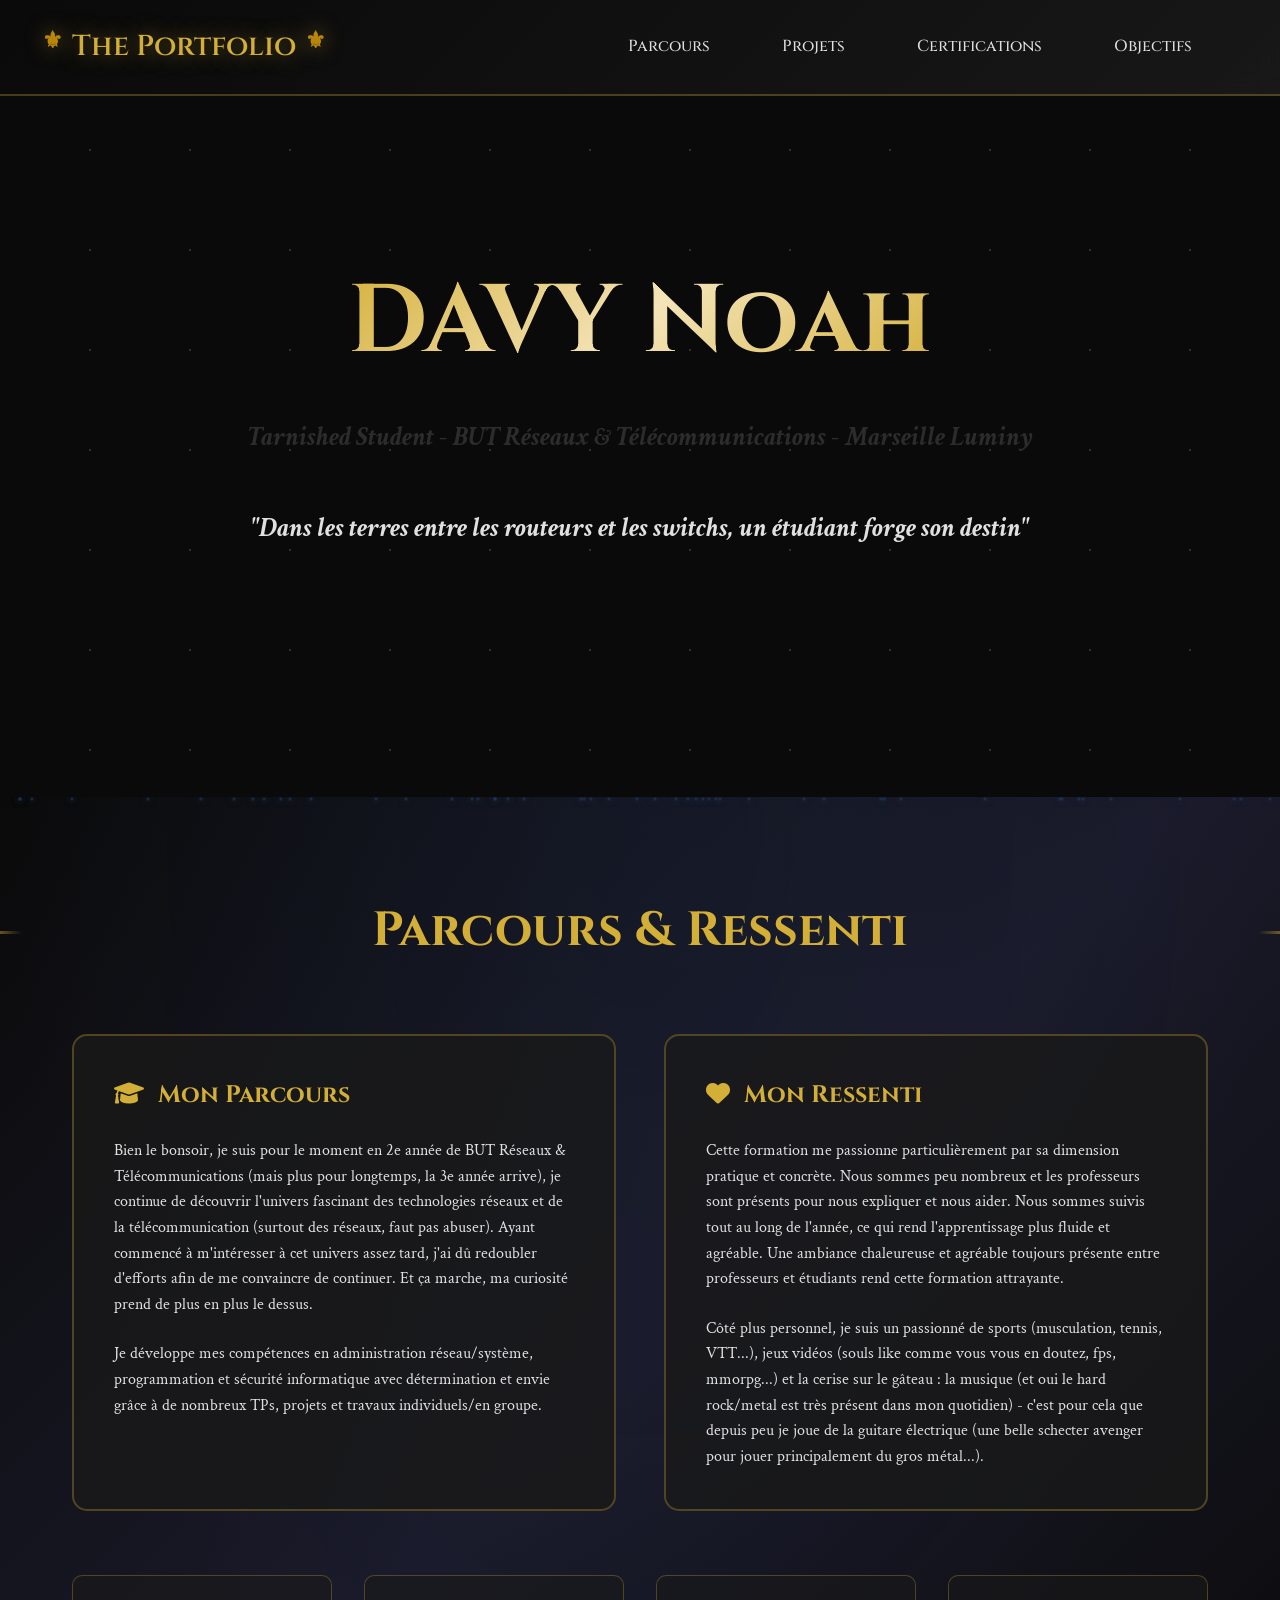
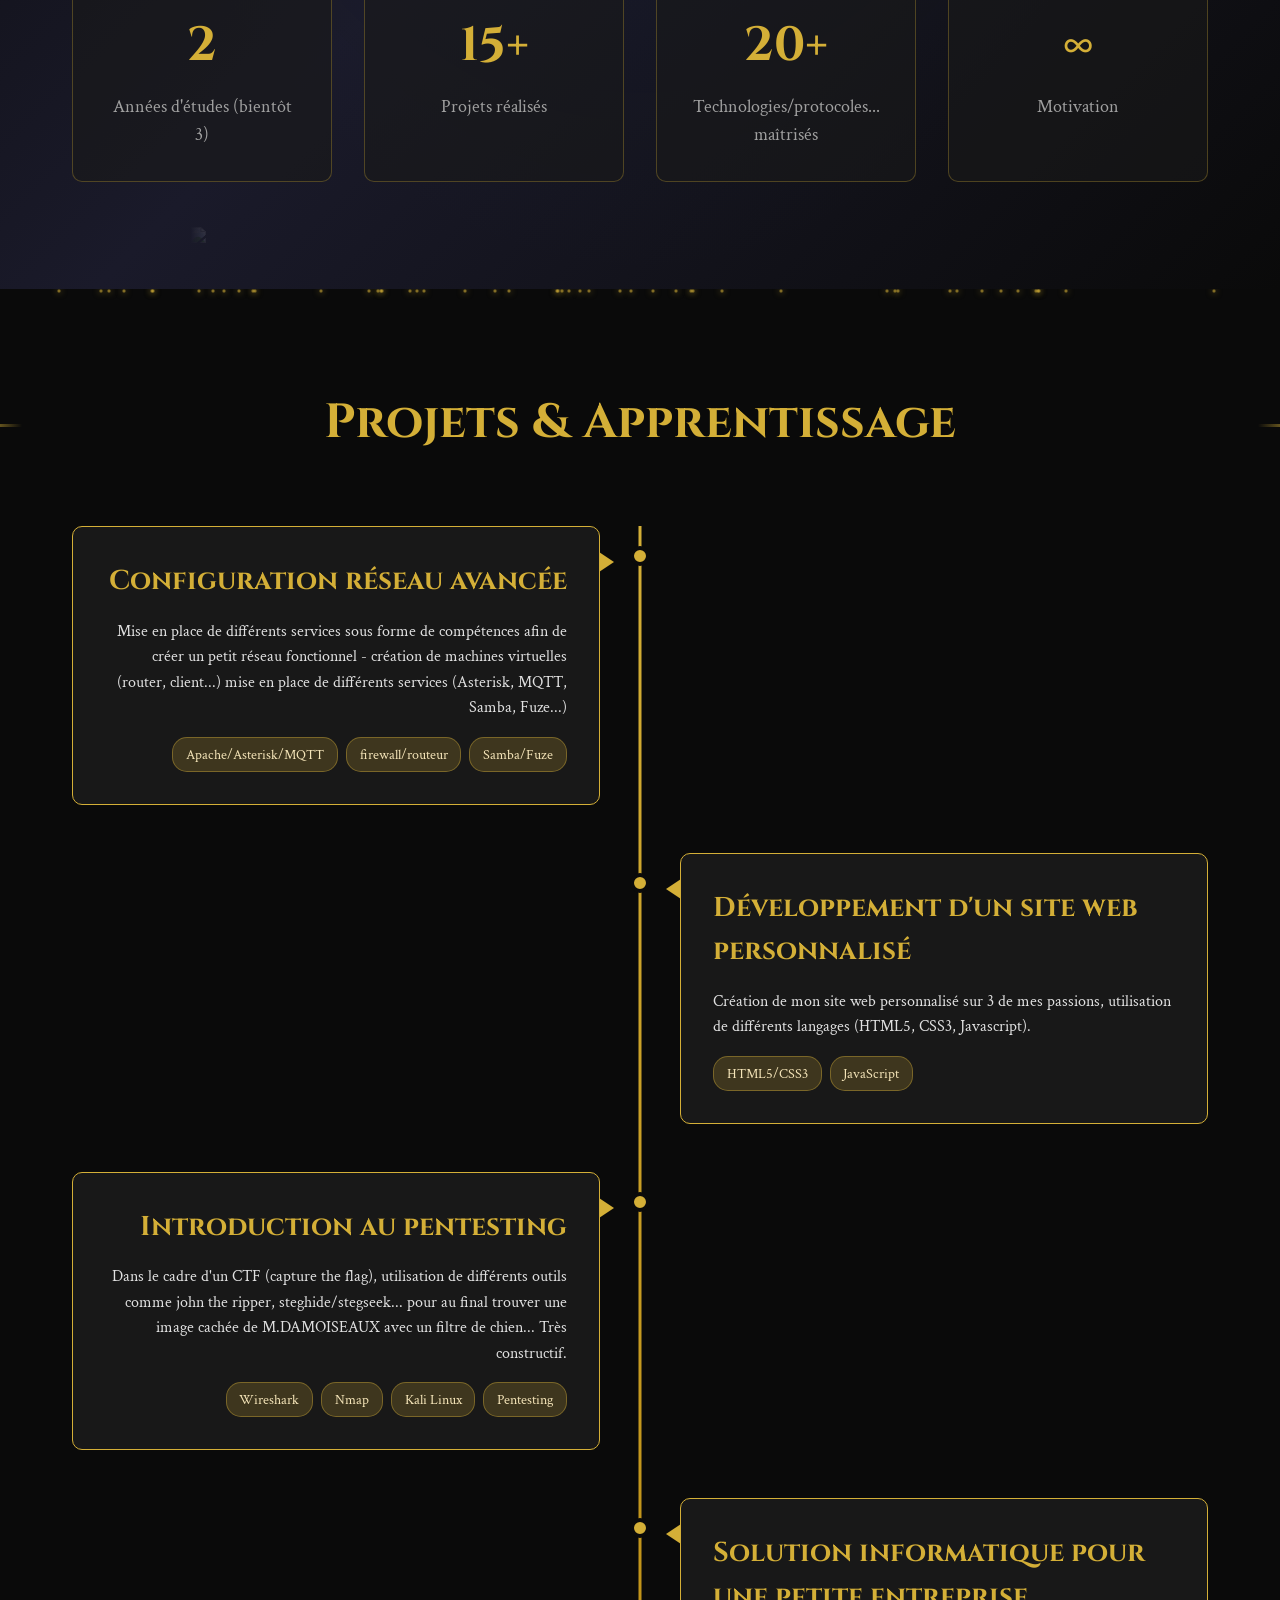
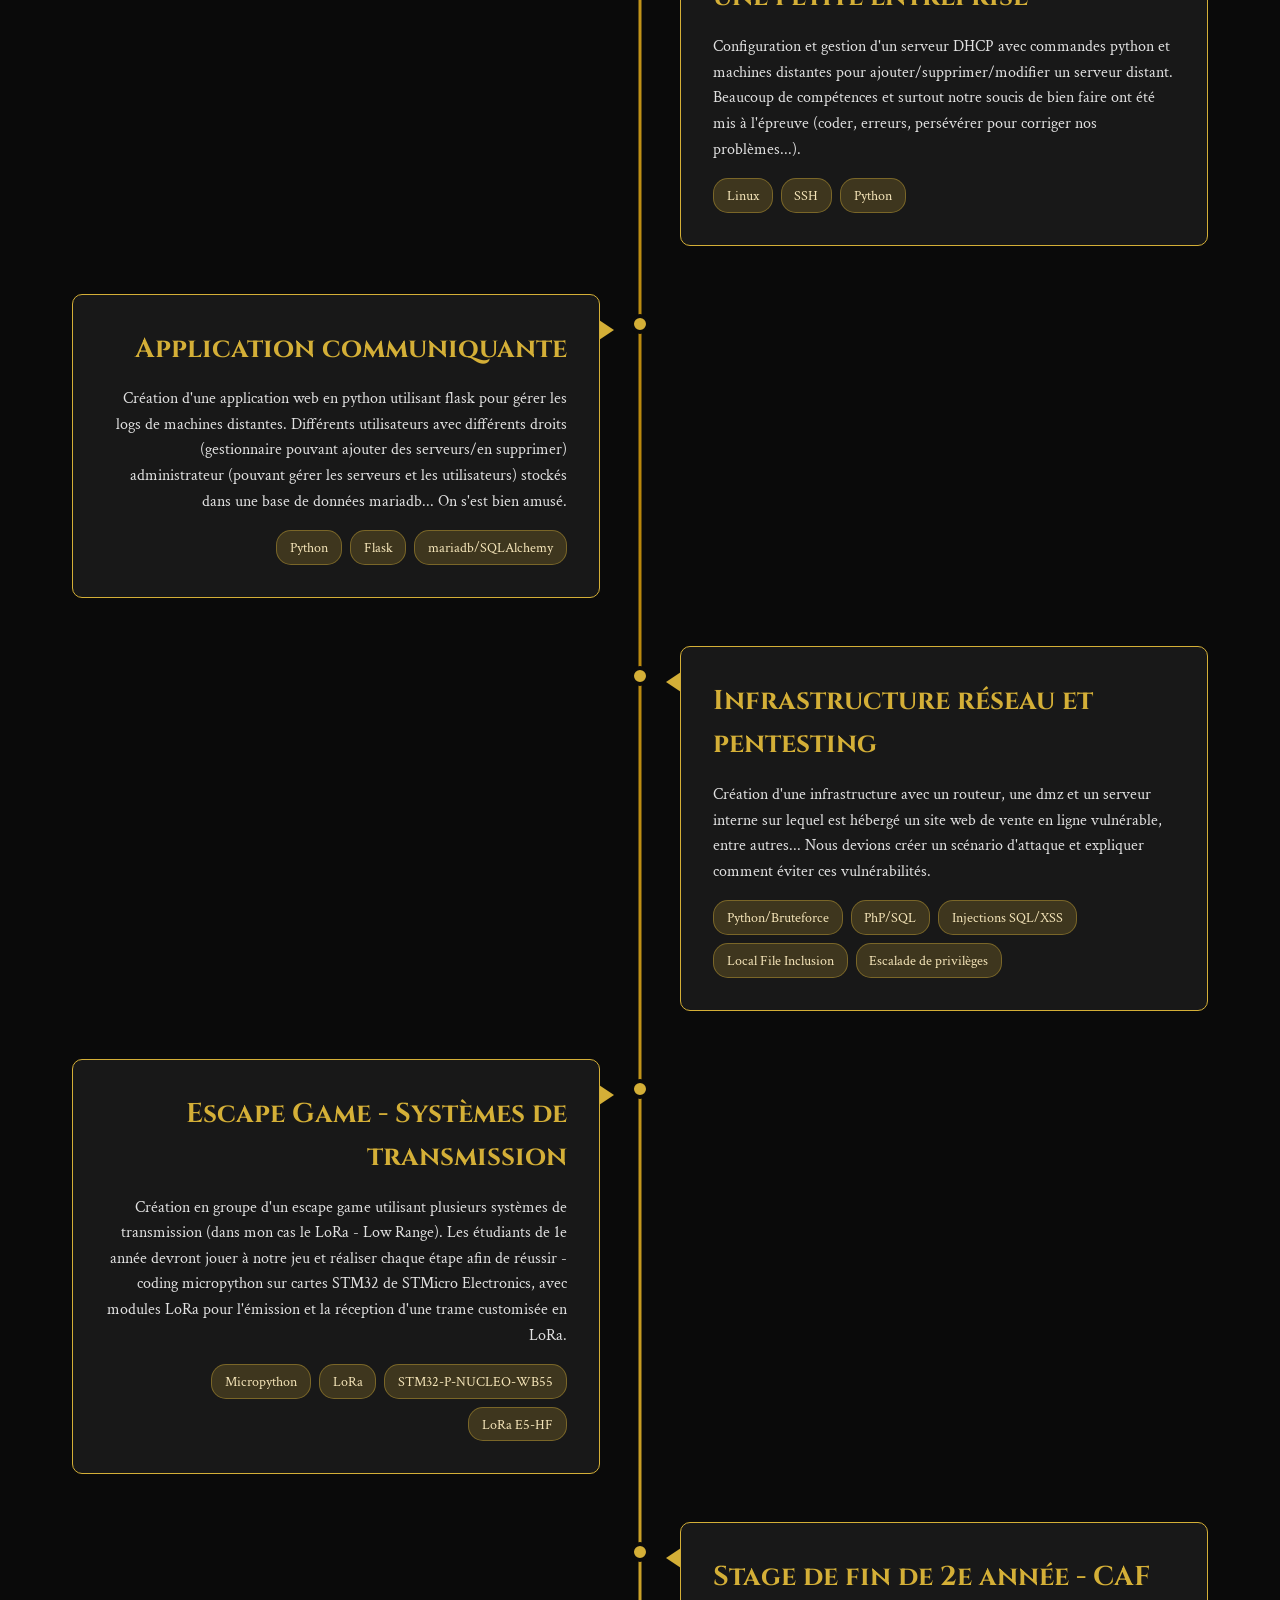
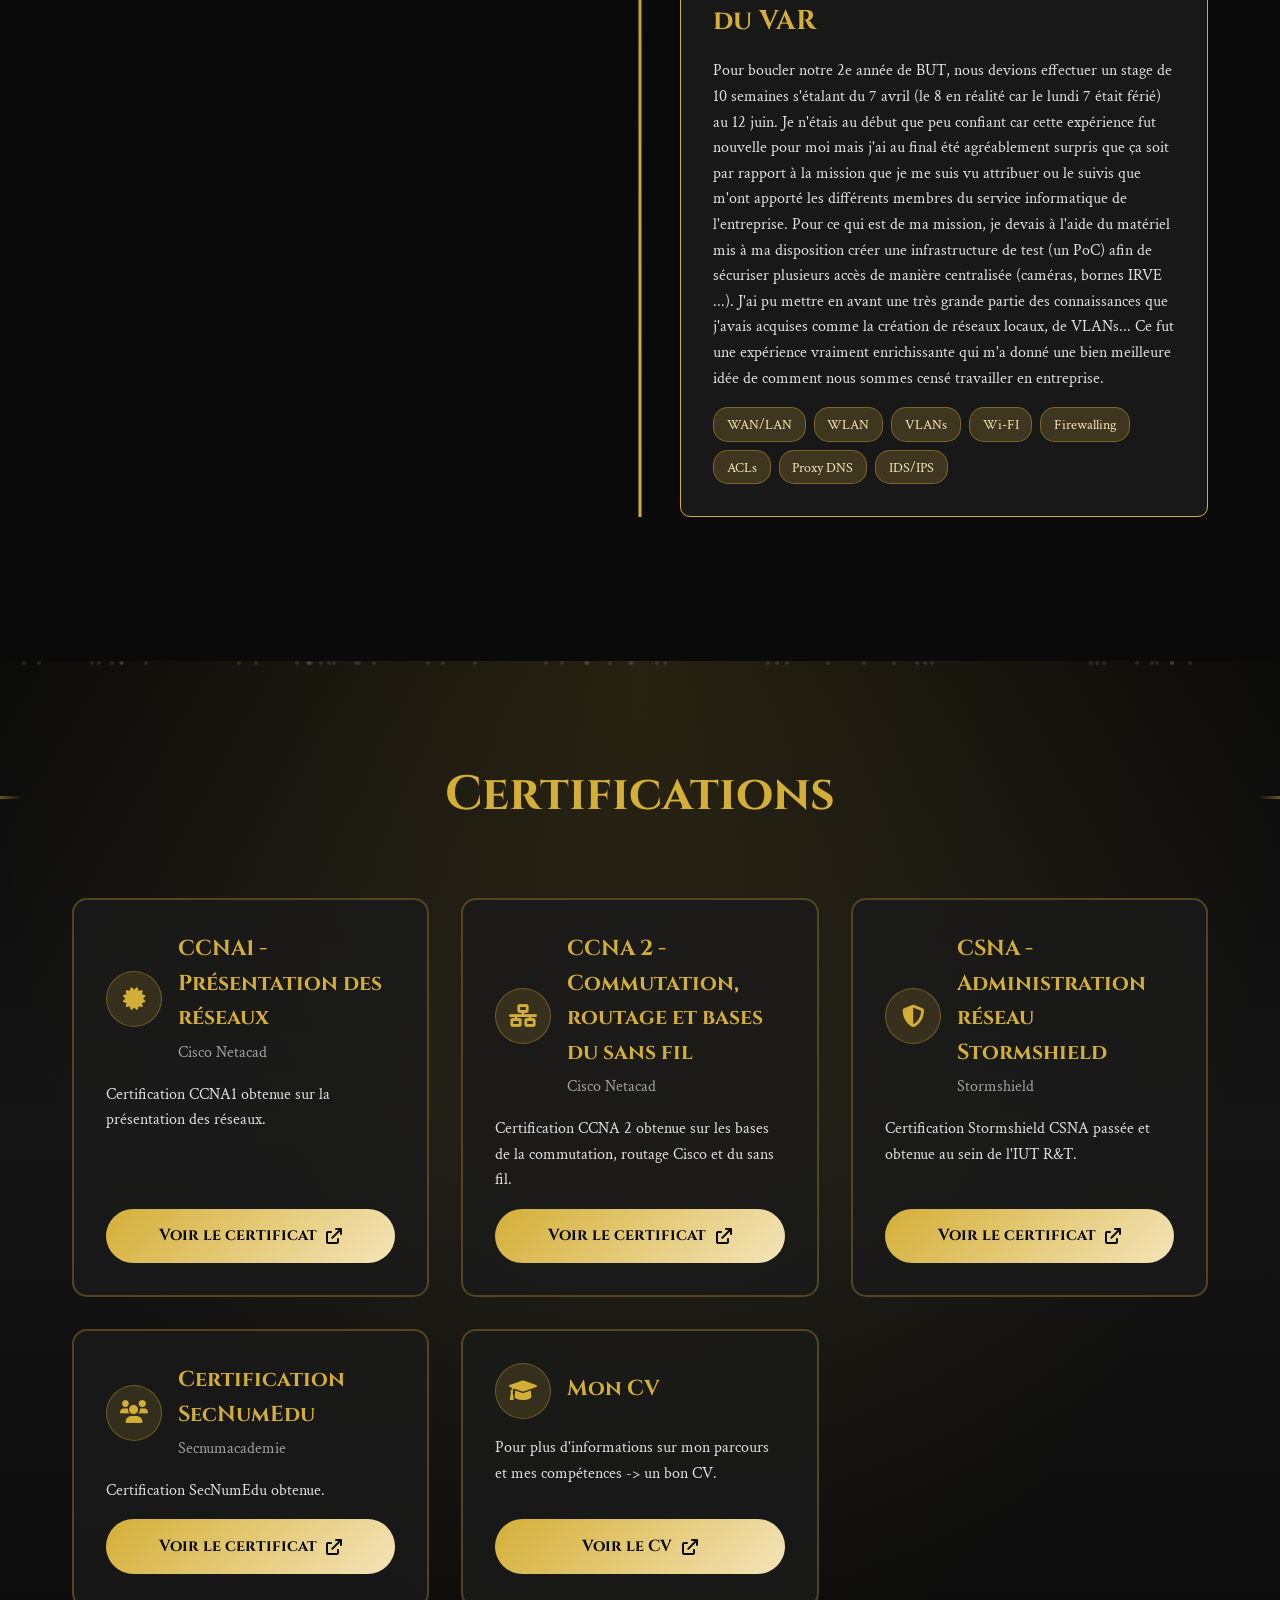
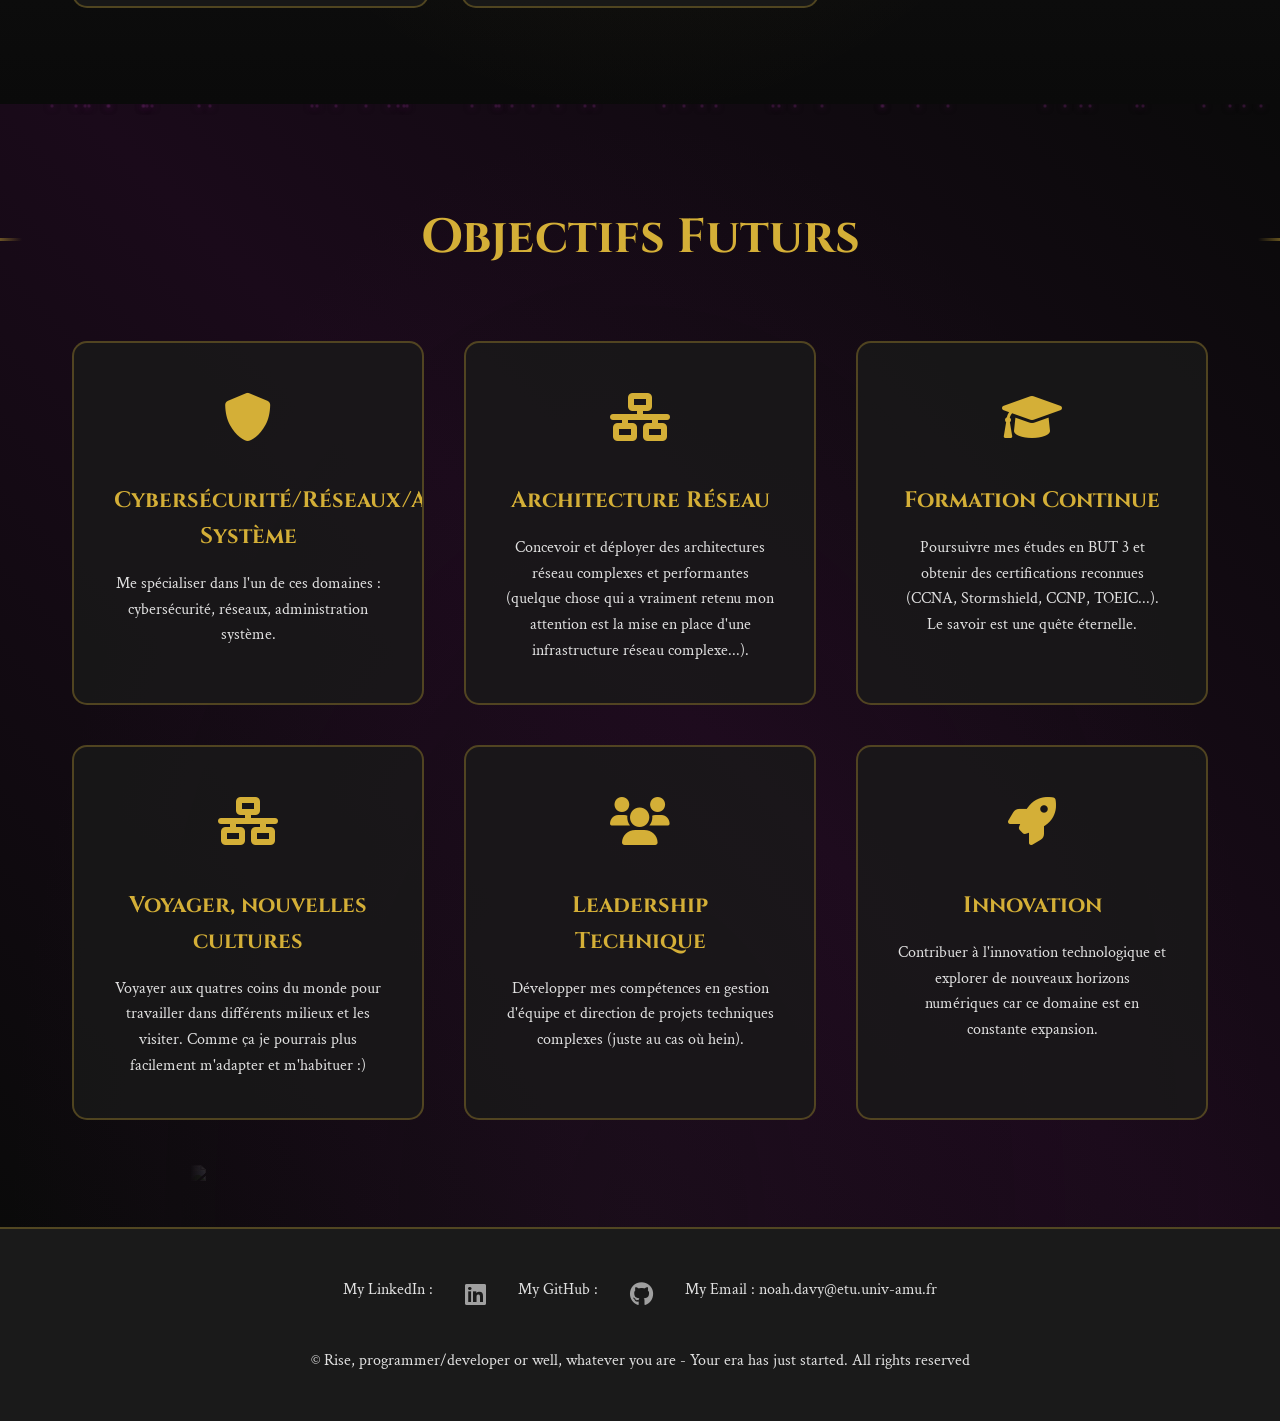
==== index.html @ ff1b484d "maj portfolio" ====
<!DOCTYPE html>
<html lang="fr">
<head>
    <meta charset="UTF-8">
    <meta name="viewport" content="width=device-width, initial-scale=1.0">
    <title>Portfolio - Tarnished Developer</title>
    <link href="https://fonts.googleapis.com/css2?family=Cinzel:wght@400;500;600;700&family=Crimson+Text:ital,wght@0,400;0,600;1,400&display=swap" rel="stylesheet">
    <link rel="stylesheet" href="https://cdnjs.cloudflare.com/ajax/libs/font-awesome/6.0.0/css/all.min.css">
    <style>
        * {
            margin: 0;
            padding: 0;
            box-sizing: border-box;
        }

        :root {
            --primary-gold: #d4af37;
            --secondary-gold: #b8860b;
            --light-gold: #f4e4b8;
            --dark-bg: #0a0a0a;
            --medium-bg: #1a1a1a;
            --light-bg: #2a2a2a;
            --text-light: #e0e0e0;
            --text-dim: #a0a0a0;
        }

        body {
            font-family: 'Crimson Text', serif;
            background: var(--dark-bg);
            color: var(--text-light);
            overflow-x: hidden;
            line-height: 1.6;
        }

        /* header */
        header {
            position: fixed;
            top: 0;
            left: 0;
            right: 0;
            background: linear-gradient(135deg, rgba(10,10,10,0.95), rgba(26,26,26,0.9));
            backdrop-filter: blur(15px);
            z-index: 1000;
            padding: 1.5rem 0;
            border-bottom: 2px solid rgba(212, 175, 55, 0.3);
        }

        .header-container {
            max-width: 1200px;
            margin: 0 auto;
            display: flex;
            justify-content: space-between;
            align-items: center;
            padding: 0 2rem;
        }

        .logo {
            font-family: 'Cinzel', serif;
            font-size: 1.8rem;
            font-weight: 600;
            color: var(--primary-gold);
            text-shadow: 0 0 20px rgba(212, 175, 55, 0.5);
            position: relative;
        }

        .logo::before, .logo::after {
            content: '⚜';
            position: absolute;
            color: var(--secondary-gold);
            font-size: 0.8em;
            animation: rotate 4s linear infinite;
        }

        .logo::before {
            left: -30px;
            animation-direction: normal;
        }

        .logo::after {
            right: -30px;
            animation-direction: reverse;
        }

        nav ul {
            display: flex;
            list-style: none;
            gap: 2.5rem;
        }

        nav a {
            color: var(--text-light);
            text-decoration: none;
            font-family: 'Cinzel', serif;
            font-weight: 500;
            position: relative;
            padding: 0.5rem 1rem;
            transition: all 0.3s ease;
        }

        nav a::before {
            content: '';
            position: absolute;
            bottom: -5px;
            left: 50%;
            width: 0;
            height: 2px;
            background: linear-gradient(90deg, var(--secondary-gold), var(--primary-gold), var(--secondary-gold));
            transition: all 0.3s ease;
            transform: translateX(-50%);
        }

        nav a:hover {
            color: var(--primary-gold);
            text-shadow: 0 0 10px rgba(212, 175, 55, 0.8);
        }

        nav a:hover::before {
            width: 100%;
        }

        @keyframes rotate {
            from { transform: rotate(0deg); }
            to { transform: rotate(360deg); }
        }

        /* Hero section */
        .hero {
            height: calc(100vh - 103px);
            justify-content: center;
            display: flex;
            flex-direction: column;
            align-items: center;
            position: relative;
            background-image: url('https://img.redbull.com/images/c_limit,w_1500,h_1000/f_auto,q_auto/redbullcom/2024/6/12/bqcknirilfwamlz5tpqi/elden-ring-erdtree');
            background-repeat: no-repeat;     /* Empêcher la répétition */
            background-attachment: fixed;     /* Optionnel: effet parallax */
            background-position: center center;
        }

        .hero::before {
            content: '';
            position: absolute;
            top: 0;
            left: 0;
            right: 0;
            bottom: 0;
            background: url('data:image/svg+xml,<svg xmlns="http://www.w3.org/2000/svg" viewBox="0 0 100 100"><circle cx="50" cy="50" r="1" fill="%23d4af37" opacity="0.3"/></svg>');
            background-size: 100px 100px;
            animation: float 20s ease-in-out infinite;
            pointer-events: none;
        }

        .hero h1 {
            font-family: 'Cinzel', serif;
            font-size: clamp(3rem, 8vw, 6rem);
            font-weight: 700;
            background: linear-gradient(135deg, var(--primary-gold), var(--light-gold), var(--primary-gold));
            -webkit-background-clip: text;
            -webkit-text-fill-color: transparent;
            background-clip: text;
            margin-bottom: 1rem;
            text-align: center;
            position: relative;
        }

        .hero h1::before, .hero h1::after {
            content: '◆';
            position: absolute;
            top: 50%;
            transform: translateY(-50%);
            color: var(--primary-gold);
            font-size: 0.3em;
            opacity: 0.7;
        }

        .hero h1::before {
            left: -80px;
        }

        .hero h1::after {
            right: -80px;
        }

        .subtitle {
            font-size: 1.7rem;
            color: #2c2c2c;
            text-align: center;
            font-style: italic;
            margin-bottom: 2rem;
            font-weight: bold;
        }

        @keyframes float {
            0%, 100% { transform: translateY(0px) rotate(0deg); }
            50% { transform: translateY(-20px) rotate(180deg); }
        }

        /* Sections avec backgrounds différents */
        .section-wrapper {
            position: relative;
            padding: 6rem 0;
        }

        #parcours-section {
            background: 
                radial-gradient(ellipse at top, rgba(30, 58, 95, 0.15) 0%, transparent 70%),
                linear-gradient(135deg, #0a0a0a 0%, #1a1a2a 50%, #0a0a0a 100%);
        }

        #projets-section {
            background-image: url('https://images.immediate.co.uk/production/volatile/sites/3/2024/06/elden-ring-land-of-shadow-ea973d5.png');
            background-size: cover;          /* Pour couvrir toute la section */
            background-position: center;      /* Centrer l'image */
            background-repeat: no-repeat;     /* Empêcher la répétition */
            background-attachment: fixed;     /* Optionnel: effet parallax */
        }

        #objectifs-section {
            background: 
                radial-gradient(ellipse at bottom, rgba(74, 26, 74, 0.15) 0%, transparent 70%),
                linear-gradient(225deg, #0a0a0a 0%, #1a0a1a 50%, #0a0a0a 100%);
        }

        #certifications-section {
            background: 
                radial-gradient(ellipse at top, rgba(212, 175, 55, 0.14) 0%, transparent 72%),
                linear-gradient(180deg, #0a0a0a 0%, #151515 45%, #0a0a0a 100%);
        }

        #about {
            padding: 6rem 0;
            background: radial-gradient(ellipse at bottom, #1b2735 0%, #090a0f 100%);
            position: relative;
            overflow: hidden;
        }

        /* Animation des étoiles */
        .stars {
            position: absolute;
            top: 0;
            left: 0;
            width: 100%;
            height: 100%;
            pointer-events: none;
        }

        .star {
            position: absolute;
            width: 2px;
            height: 2px;
            background: white;
            border-radius: 50%;
            animation: twinkle 2s infinite alternate;
        }

        .star:nth-child(odd) {
            animation: twinkle 3s infinite alternate-reverse;
        }

        .star.shooting {
            width: 1px;
            height: 1px;
            background: linear-gradient(45deg, #fff, transparent);
            animation: shoot 4s infinite linear;
        }

        @keyframes twinkle {
            0% { opacity: 0.3; transform: scale(1); }
            100% { opacity: 1; transform: scale(1.2); }
        }

        @keyframes shoot {
            0% { 
                transform: translateX(-100px) translateY(100px);
                opacity: 0;
            }
            10% { opacity: 1; }
            90% { opacity: 1; }
            100% { 
                transform: translateX(1000px) translateY(-500px);
                opacity: 0;
            }
        }

        /* Particules de vent/poussière */
        .wind-particles {
            position: absolute;
            width: 100%;
            height: 100%;
            overflow: hidden;
        }

        .particle {
            position: absolute;
            width: 3px;
            height: 3px;
            background: rgba(255, 255, 255, 0.1);
            animation: wind 15s infinite linear;
        }

        @keyframes wind {
            0% { 
                transform: translateX(-50px) translateY(0px) rotate(0deg);
                opacity: 0;
            }
            10% { opacity: 1; }
            90% { opacity: 1; }
            100% { 
                transform: translateX(calc(100vw + 50px)) translateY(-100px) rotate(360deg);
                opacity: 0;
            }
        }


        /* Particules animées par section */
        .particles {
            position: absolute;
            top: 0;
            left: 0;
            width: 100%;
            height: 100%;
            overflow: hidden;
            pointer-events: none;
        }

        .particle {
            position: absolute;
            width: 4px;
            height: 4px;
            border-radius: 50%;
            animation: particleFloat 6s ease-in-out infinite;
        }

        #parcours-section .particle {
            background: radial-gradient(circle, rgba(30, 58, 95, 0.8), transparent);
            box-shadow: 0 0 6px rgba(30, 58, 95, 0.5);
        }

        #projets-section .particle {
            background: radial-gradient(circle, rgba(212, 175, 55, 0.8), transparent);
            box-shadow: 0 0 6px rgba(212, 175, 55, 0.5);
        }

        #objectifs-section .particle {
            background: radial-gradient(circle, rgba(74, 26, 74, 0.8), transparent);
            box-shadow: 0 0 6px rgba(74, 26, 74, 0.5);
        }

        .image {
            width: 100%;
            max-width: 900px;
            height: auto;
            display: block;
            margin: 45px auto;
            opacity: 0.7;
            mask: linear-gradient(to right, transparent 0%, black 10%, black 90%, transparent 100%);
            -webkit-mask: linear-gradient(to right, transparent 0%, black 10%, black 90%, transparent 100%);
            margin-bottom: -50px;
        }

        @keyframes particleFloat {
            0%, 100% { transform: translateY(0px) translateX(0px); opacity: 0.3; }
            25% { transform: translateY(-20px) translateX(10px); opacity: 0.8; }
            50% { transform: translateY(-10px) translateX(-15px); opacity: 0.5; }
            75% { transform: translateY(-25px) translateX(5px); opacity: 0.9; }
        }

        /* Titre de section avec ornements Elden Ring */
        .section-title {
            font-family: 'Cinzel', serif;
            font-size: 3rem;
            text-align: center;
            margin-bottom: 4rem;
            color: var(--primary-gold);
            position: relative;
        }

        .section-title::before, .section-title::after {
            content: '';
            position: absolute;
            top: 50%;
            width: 100px;
            height: 3px;
            background: linear-gradient(90deg, transparent, var(--primary-gold), transparent);
        }

        .section-title::before {
            left: -150px;
        }

        .section-title::after {
            right: -150px;
        }

        section {
            max-width: 1200px;
            margin: 0 auto;
            padding: 0 2rem;
            position: relative;
            z-index: 1;
        }

        /* Section Parcours */
        .parcours-content {
            display: grid;
            grid-template-columns: repeat(auto-fit, minmax(400px, 1fr));
            gap: 3rem;
            margin-bottom: 4rem;
        }

        .parcours-card {
            background: rgba(26, 26, 26, 0.8);
            padding: 2.5rem;
            border-radius: 15px;
            border: 2px solid rgba(212, 175, 55, 0.3);
            position: relative;
            overflow: hidden;
            transition: all 0.3s ease;
        }

        .parcours-card::before {
            content: '';
            position: absolute;
            top: -2px;
            left: -2px;
            right: -2px;
            bottom: -2px;
            background: linear-gradient(45deg, var(--primary-gold), transparent, var(--primary-gold));
            z-index: -1;
            border-radius: 15px;
            opacity: 0;
            transition: opacity 0.3s ease;
        }

        .parcours-card:hover {
            transform: translateY(-5px);
            border-color: var(--primary-gold);
            box-shadow: 0 20px 40px rgba(212, 175, 55, 0.2);
        }

        .parcours-card:hover::before {
            opacity: 1;
        }

        .parcours-card h3 {
            font-family: 'Cinzel', serif;
            font-size: 1.5rem;
            color: var(--primary-gold);
            margin-bottom: 1.5rem;
        }

        .parcours-card h3 i {
            margin-right: 0.5rem;
        }

        /* Statistiques */
        .stats {
            display: grid;
            grid-template-columns: repeat(auto-fit, minmax(200px, 1fr));
            gap: 2rem;
            margin-top: 4rem;
        }

        .stat-item {
            text-align: center;
            padding: 2rem;
            background: rgba(26, 26, 26, 0.6);
            border-radius: 10px;
            border: 1px solid rgba(212, 175, 55, 0.3);
        }

        .stat-number {
            font-family: 'Cinzel', serif;
            font-size: 3rem;
            font-weight: 700;
            color: var(--primary-gold);
            display: block;
        }

        .stat-label {
            font-size: 1.1rem;
            color: var(--text-dim);
            margin-top: 0.5rem;
        }

        /* Timeline des projets */
        .timeline {
            position: relative;
            max-width: 1150px;
            margin: 0 auto;
        }

        .timeline::before {
            content: '';
            position: absolute;
            left: 50%;
            top: 0;
            bottom: 0;
            width: 3px;
            background: linear-gradient(180deg, var(--primary-gold), var(--secondary-gold), var(--primary-gold));
            transform: translateX(-50%);
        }

        .timeline-item {
            position: relative;
            margin: 3rem 0;
        }

        .timeline-item:nth-child(odd) .timeline-content {
            margin-left: 0;
            margin-right: calc(50% + 40px);
            text-align: right;
        }

        .timeline-item:nth-child(even) .timeline-content {
            margin-left: calc(50% + 40px);
            margin-right: 0;
        }

        .timeline-marker {
            position: absolute;
            left: 50%;
            top: 20px;
            width: 20px;
            height: 20px;
            background: var(--primary-gold);
            border-radius: 50%;
            transform: translateX(-50%);
            border: 4px solid var(--dark-bg);
            z-index: 2;
            animation: pulse 5s infinite;
        }

        @keyframes pulse {
            0%, 100% {
                box-shadow: 0 0 0 0 rgba(212, 175, 55, 0.7);
            }
            50% {
                box-shadow: 0 0 0 20px rgba(212, 175, 55, 0);
            }
        }

        .timeline-content {
            background: rgba(26, 26, 26, 0.9);
            padding: 2rem;
            border-radius: 10px;
            border: 1px solid var(--primary-gold);
            position: relative;
        }

        .timeline-content::before {
            content: '';
            position: absolute;
            top: 25px;
            width: 0;
            height: 0;
            border-style: solid;
        }

        .timeline-item:nth-child(odd) .timeline-content::before {
            right: -15px;
            border-width: 10px 0 10px 15px;
            border-color: transparent transparent transparent var(--primary-gold);
        }

        .timeline-item:nth-child(even) .timeline-content::before {
            left: -15px;
            border-width: 10px 15px 10px 0;
            border-color: transparent var(--primary-gold) transparent transparent;
        }

        .project-title {
            font-family: 'Cinzel', serif;
            font-size: 1.7rem;
            color: var(--primary-gold);
            margin-bottom: 1rem;
        }

        .project-tech {
            display: flex;
            flex-wrap: wrap;
            gap: 0.5rem;
            margin-top: 1rem;
            justify-content: flex-end;
        }

        .timeline-item:nth-child(even) .project-tech {
            justify-content: flex-start;
        }

        .tech-tag {
            background: rgba(212, 175, 55, 0.2);
            color: var(--light-gold);
            padding: 0.3rem 0.8rem;
            border-radius: 15px;
            font-size: 0.9rem;
            border: 1px solid rgba(212, 175, 55, 0.4);
            transition: all 0.3s ease;
        }

        .tech-tag:hover {
            background: rgba(212, 175, 55, 0.4);
            transform: translateY(-2px);
        }

        /* Section Objectifs */
        .objectifs-grid {
            display: grid;
            grid-template-columns: repeat(auto-fit, minmax(350px, 1fr));
            gap: 2.5rem;
        }

        .objectif-card {
            background: rgba(26, 26, 26, 0.8);
            padding: 2.5rem;
            border-radius: 15px;
            border: 2px solid rgba(212, 175, 55, 0.3);
            text-align: center;
            position: relative;
            overflow: hidden;
            transition: all 0.4s ease;
        }

        .objectif-card::before {
            content: '';
            position: absolute;
            top: 0;
            left: -100%;
            width: 100%;
            height: 100%;
            background: linear-gradient(90deg, transparent, rgba(212, 175, 55, 0.1), transparent);
            transition: left 0.5s ease;
        }

        .objectif-card:hover {
            transform: translateY(-10px) scale(1.02);
            border-color: var(--primary-gold);
            box-shadow: 0 25px 50px rgba(212, 175, 55, 0.3);
        }

        .objectif-card:hover::before {
            left: 100%;
        }

        .objectif-icon {
            font-size: 3rem;
            color: var(--primary-gold);
            margin-bottom: 1.5rem;
        }

        .objectif-card h3 {
            font-family: 'Cinzel', serif;
            font-size: 1.4rem;
            color: var(--primary-gold);
            margin-bottom: 1rem;
        }

        /* Section Certifications */
        .certifications-grid {
            display: grid;
            grid-template-columns: repeat(auto-fit, minmax(280px, 1fr));
            gap: 2rem;
        }

        .certification-card {
            background: rgba(26, 26, 26, 0.85);
            padding: 2rem;
            border-radius: 15px;
            border: 2px solid rgba(212, 175, 55, 0.3);
            position: relative;
            overflow: hidden;
            transition: all 0.35s ease;
            display: flex;
            flex-direction: column;
            gap: 1rem;
        }

        .certification-card::before {
            content: '';
            position: absolute;
            inset: 0;
            background: linear-gradient(135deg, transparent 0%, rgba(212, 175, 55, 0.1) 50%, transparent 100%);
            transform: translateX(-120%);
            transition: transform 0.6s ease;
        }

        .certification-card:hover {
            transform: translateY(-8px);
            border-color: var(--primary-gold);
            box-shadow: 0 24px 45px rgba(212, 175, 55, 0.22);
        }

        .certification-card:hover::before {
            transform: translateX(120%);
        }

        .certification-header {
            display: flex;
            align-items: center;
            gap: 1rem;
        }

        .certification-icon {
            width: 56px;
            height: 56px;
            border-radius: 50%;
            display: grid;
            place-items: center;
            background: rgba(212, 175, 55, 0.15);
            color: var(--primary-gold);
            font-size: 1.4rem;
            border: 1px solid rgba(212, 175, 55, 0.35);
            flex-shrink: 0;
        }

        .certification-title {
            font-family: 'Cinzel', serif;
            font-size: 1.35rem;
            color: var(--primary-gold);
            margin-bottom: 0.25rem;
        }

        .certification-meta {
            color: var(--text-dim);
            font-size: 1rem;
        }

        .certification-text {
            color: var(--text-light);
        }

        .certification-link {
            display: inline-flex;
            align-items: center;
            justify-content: center;
            gap: 0.6rem;
            margin-top: auto;
            padding: 0.9rem 1.1rem;
            border-radius: 999px;
            text-decoration: none;
            color: var(--dark-bg);
            font-family: 'Cinzel', serif;
            font-weight: 700;
            background: linear-gradient(135deg, var(--primary-gold), var(--light-gold));
            transition: all 0.3s ease;
        }

        .certification-link:hover {
            transform: translateY(-2px);
            box-shadow: 0 12px 25px rgba(212, 175, 55, 0.3);
        }

        /* Footer */
        footer {
            background: var(--medium-bg);
            padding: 3rem 0;
            text-align: center;
            border-top: 2px solid rgba(212, 175, 55, 0.3);
        }

        .footer-links {
            display: flex;
            justify-content: center;
            gap: 2rem;
            margin-bottom: 2rem;
        }

        .footer-links a {
            color: var(--text-dim);
            font-size: 1.5rem;
            transition: all 0.3s ease;
        }

        .footer-links a:hover {
            color: var(--primary-gold);
            transform: translateY(-5px);
        }

        /* Animations fade-in */
        .fade-in {
            opacity: 0;
            transform: translateY(50px);
            transition: all 0.8s ease;
        }

        .fade-in.visible {
            opacity: 1;
            transform: translateY(0);
        }

        /* Responsive */
        @media (max-width: 768px) {
            .header-container {
                padding: 0 1rem;
            }
            
            nav ul {
                gap: 1rem;
            }
            
            .hero h1::before,
            .hero h1::after {
                display: none;
            }
            
            .section-title::before,
            .section-title::after {
                display: none;
            }
            
            .timeline::before {
                left: 20px;
            }
            
            .timeline-item:nth-child(odd) .timeline-content {
                margin-left: 60px;
                margin-right: 0;
                text-align: left;
            }
            
            .timeline-marker {
                left: 20px;
            }
            
            .timeline-content::before {
                display: none;
            }
            
            .parcours-content {
                grid-template-columns: 1fr;
            }
            
            .stats {
                grid-template-columns: repeat(2, 1fr);
            }
            
            .objectifs-grid {
                grid-template-columns: 1fr;
            }

            .certifications-grid {
                grid-template-columns: 1fr;
            }
        }
    </style>
</head>
<body>
    <!-- Header amélioré -->
    <header>
        <div class="header-container">
            <div class="logo">The Portfolio</div>
            <nav>
                <ul>
                    <li><a class="nav-link" href="#parcours">Parcours</a></li>
                    <li><a class="nav-link" href="#projets">Projets</a></li>
                    <li><a class="nav-link" href="#certifications">Certifications</a></li>
                    <li><a class="nav-link" href="#objectifs">Objectifs</a></li>
                </ul>
            </nav>
        </div>
    </header>

    <!-- Hero Section -->
    <section class="hero">
        <h1>DAVY Noah</h1>
        <p class="subtitle">Tarnished Student - BUT Réseaux & Télécommunications - Marseille Luminy</p>
        <p style="font-size: 1.7rem; margin-top: 1rem; font-style: italic; font-weight: bold;">"Dans les terres entre les routeurs et les switchs, un étudiant forge son destin"</p>
    </section>

    <!-- Section Parcours avec background bleu -->
    <div id="parcours-section" class="section-wrapper">
        <div class="particles"></div>
        <section id="parcours" class="fade-in">
            <h2 class="section-title">Parcours & Ressenti</h2>
            <div class="parcours-content">
                <div class="parcours-card">
                    <h3><i class="fas fa-graduation-cap"></i> Mon Parcours</h3>
                    <p>Bien le bonsoir, je suis pour le moment en 2e année de BUT Réseaux & Télécommunications (mais plus pour longtemps, la 3e année arrive), je continue de découvrir l'univers 
                        fascinant des technologies réseaux et de la télécommunication (surtout des réseaux, faut pas abuser). Ayant commencé à m'intéresser à cet univers assez tard,
                        j'ai dû redoubler d'efforts afin de me convaincre de continuer. Et ça marche, ma curiosité prend de plus en plus le dessus.
                    </p>
                    <p style="margin-top: 1.5rem;">
                        Je développe mes compétences en administration réseau/système, programmation et sécurité informatique avec détermination et envie grâce à de nombreux TPs, projets et 
                        travaux individuels/en groupe.
                    </p>
                </div>
                <div class="parcours-card">
                    <h3><i class="fas fa-heart"></i> Mon Ressenti</h3>
                    <p>Cette formation me passionne particulièrement par sa dimension pratique et concrète. Nous sommes peu nombreux et les professeurs sont présents pour nous expliquer et nous 
                        aider. Nous sommes suivis tout au long de l'année, ce qui rend l'apprentissage plus fluide et agréable. Une ambiance chaleureuse et agréable toujours présente entre professeurs 
                        et étudiants rend cette formation attrayante.
                    </p>
                    <p style="margin-top: 1.5rem;">
                        Côté plus personnel, je suis un passionné de sports (musculation, tennis, VTT...), jeux vidéos (souls like comme vous vous en doutez, fps, mmorpg...) et la cerise sur le 
                        gâteau : la musique (et oui le hard rock/metal est très présent dans mon quotidien) - c'est pour cela que depuis peu je joue de la guitare électrique (une belle schecter 
                        avenger pour jouer principalement du gros métal...).
                    </p>
                </div>
            </div>
            
            <div class="stats">
                <div class="stat-item">
                    <div class="stat-number">2</div>
                    <div class="stat-label">Années d'études (bientôt 3)</div>
                </div>
                <div class="stat-item">
                    <div class="stat-number">15+</div>
                    <div class="stat-label">Projets réalisés</div>
                </div>
                <div class="stat-item">
                    <div class="stat-number">20+</div>
                    <div class="stat-label">Technologies/protocoles... maîtrisés</div>
                </div>
                <div class="stat-item">
                    <div class="stat-number">∞</div>
                    <div class="stat-label">Motivation</div>
                </div>
            </div>
        </section>
            <img class="image" src="https://static.bandainamcoent.eu/high/elden-ring/elden-ring/00-page-setup/elden-ring-border-leaf.png">
    </div>

    <!-- Section Projets avec background doré -->
    <div id="projets-section" class="section-wrapper">
        <div class="particles"></div>
        <section id="projets" class="fade-in">
            <h2 class="section-title">Projets & Apprentissage</h2>
            <div class="timeline">
                <div class="timeline-item">
                    <div class="timeline-marker"></div>
                    <div class="timeline-content">
                        <h3 class="project-title">Configuration réseau avancée</h3>
                        <p>Mise en place de différents services sous forme de compétences afin de créer un petit réseau fonctionnel - création de machines virtuelles (router, client...)
                            mise en place de différents services (Asterisk, MQTT, Samba, Fuze...)
                        </p>
                        <div class="project-tech">
                            <span class="tech-tag">Apache/Asterisk/MQTT</span>
                            <span class="tech-tag">firewall/routeur</span>
                            <span class="tech-tag">Samba/Fuze</span>
                        </div>
                    </div>
                </div>
                
                <div class="timeline-item">
                    <div class="timeline-marker"></div>
                    <div class="timeline-content">
                        <h3 class="project-title">Développement d'un site web personnalisé</h3>
                        <p>Création de mon site web personnalisé sur 3 de mes passions, utilisation de différents langages (HTML5, CSS3, Javascript).</p>
                        <div class="project-tech">
                            <span class="tech-tag">HTML5/CSS3</span>
                            <span class="tech-tag">JavaScript</span>
                        </div>
                    </div>
                </div>
                
                <div class="timeline-item">
                    <div class="timeline-marker"></div>
                    <div class="timeline-content">
                        <h3 class="project-title">Introduction au pentesting</h3>
                        <p>Dans le cadre d'un CTF (capture the flag), utilisation de différents outils comme john the ripper, steghide/stegseek... pour au final trouver une image cachée
                            de M.DAMOISEAUX avec un filtre de chien... Très constructif.
                        </p>
                        <div class="project-tech">
                            <span class="tech-tag">Wireshark</span>
                            <span class="tech-tag">Nmap</span>
                            <span class="tech-tag">Kali Linux</span>
                            <span class="tech-tag">Pentesting</span>
                        </div>
                    </div>
                </div>

                <div class="timeline-item">
                    <div class="timeline-marker"></div>
                    <div class="timeline-content">
                        <h3 class="project-title">Solution informatique pour une petite entreprise</h3>
                        <p>Configuration et gestion d'un serveur DHCP avec commandes python et machines distantes pour ajouter/supprimer/modifier un serveur distant.
                            Beaucoup de compétences et surtout notre soucis de bien faire ont été mis à l'épreuve (coder, erreurs, persévérer pour corriger nos problèmes...).
                        </p>
                        <div class="project-tech">
                            <span class="tech-tag">Linux</span>
                            <span class="tech-tag">SSH</span>
                            <span class="tech-tag">Python</span>
                        </div>
                    </div>
                </div>

                <div class="timeline-item">
                    <div class="timeline-marker"></div>
                    <div class="timeline-content">
                        <h3 class="project-title">Application communiquante</h3>
                        <p>Création d'une application web en python utilisant flask pour gérer les logs de machines distantes. Différents utilisateurs avec différents droits 
                            (gestionnaire pouvant ajouter des serveurs/en supprimer) administrateur (pouvant gérer les serveurs et les utilisateurs) stockés dans une base de 
                            
                            données mariadb... On s'est bien amusé.
                        </p>
                        <div class="project-tech">
                            <span class="tech-tag">Python</span>
                            <span class="tech-tag">Flask</span>
                            <span class="tech-tag">mariadb/SQLAlchemy</span>
                        </div>
                    </div>
                </div>

                <div class="timeline-item">
                    <div class="timeline-marker"></div>
                    <div class="timeline-content">
                        <h3 class="project-title">Infrastructure réseau et pentesting</h3>
                        <p>Création d'une infrastructure avec un routeur, une dmz et un serveur interne sur lequel est hébergé un site web de vente en ligne vulnérable, entre autres... Nous devions
                            créer un scénario d'attaque et expliquer comment éviter ces vulnérabilités.
                        </p>
                        <div class="project-tech">
                            <span class="tech-tag">Python/Bruteforce</span>
                            <span class="tech-tag">PhP/SQL</span>
                            <span class="tech-tag">Injections SQL/XSS</span>
                            <span class="tech-tag">Local File Inclusion</span>
                            <span class="tech-tag">Escalade de privilèges</span>
                        </div>
                    </div>
                </div>
                <div class="timeline-item">
                    <div class="timeline-marker"></div>
                    <div class="timeline-content">
                        <h3 class="project-title">Escape Game - Systèmes de transmission</h3>
                        <p>Création en groupe d'un escape game utilisant plusieurs systèmes de transmission (dans mon cas le LoRa - Low Range).
                            Les étudiants de 1e année devront jouer à notre jeu et réaliser chaque étape afin de réussir - coding micropython sur cartes STM32 de
                            STMicro Electronics, avec modules LoRa pour l'émission et la réception d'une trame customisée en LoRa.
                        </p>
                        <div class="project-tech">
                            <span class="tech-tag">Micropython</span>
                            <span class="tech-tag">LoRa</span>
                            <span class="tech-tag">STM32-P-NUCLEO-WB55</span>
                            <span class="tech-tag">LoRa E5-HF</span>
                        </div>
                    </div>
                </div>
                <div class="timeline-item">
                    <div class="timeline-marker"></div>
                    <div class="timeline-content">
                        <h3 class="project-title">Stage de fin de 2e année - CAF du VAR</h3>
                        <p>Pour boucler notre 2e année de BUT, nous devions effectuer un stage de 10 semaines s'étalant du 7 avril (le 8 en réalité car
                            le lundi 7 était férié) au 12 juin. Je n'étais au début que peu confiant car cette expérience fut nouvelle pour moi mais j'ai 
                            au final été agréablement surpris que ça soit par rapport à la mission que je me suis vu attribuer ou le suivis que m'ont apporté
                            les différents membres du service informatique de l'entreprise. Pour ce qui est de ma mission, je devais à l'aide du matériel mis à
                            ma disposition créer une infrastructure de test (un PoC) afin de sécuriser plusieurs accès de manière centralisée (caméras, bornes IRVE
                            ...). J'ai pu mettre en avant une très grande partie des connaissances que j'avais acquises comme la création de réseaux locaux, de 
                            VLANs... Ce fut une expérience vraiment enrichissante qui m'a donné une bien meilleure idée de comment nous sommes censé travailler
                            en entreprise.
                        </p>
                        <div class="project-tech">
                            <span class="tech-tag">WAN/LAN</span>
                            <span class="tech-tag">WLAN</span>
                            <span class="tech-tag">VLANs</span>
                            <span class="tech-tag">Wi-FI</span>
                            <span class="tech-tag">Firewalling</span>
                            <span class="tech-tag">ACLs</span>
                            <span class="tech-tag">Proxy DNS</span>
                            <span class="tech-tag">IDS/IPS</span>
                        </div>
                    </div>
                  </div>  
            </div>
        </section>
    </div>

    <!-- Certifications -->
    <div id="certifications-section" class="section-wrapper">
        <div class="particles"></div>
        <section id="certifications" class="fade-in">
            <h2 class="section-title">Certifications</h2>
            <div class="certifications-grid">
                <article class="certification-card">
                    <div class="certification-header">
                        <div class="certification-icon"><i class="fas fa-certificate"></i></div>
                        <div>
                            <h3 class="certification-title">CCNA1 - Présentation des réseaux</h3>
                            <p class="certification-meta">Cisco Netacad</p>
                        </div>
                    </div>
                    <p class="certification-text">Certification CCNA1 obtenue sur la présentation des réseaux.</p>
                    <a class="certification-link" href="file:///C:/Users/Moi/Documents/2e_annee/Portfolio/CCNA1.jpg" target="_blank" rel="noopener noreferrer">Voir le certificat <i class="fas fa-arrow-up-right-from-square"></i></a>
                </article>

                <article class="certification-card">
                    <div class="certification-header">
                        <div class="certification-icon"><i class="fas fa-network-wired"></i></div>
                        <div>
                            <h3 class="certification-title">CCNA 2 - Commutation, routage et bases du sans fil</h3>
                            <p class="certification-meta">Cisco Netacad</p>
                        </div>
                    </div>
                    <p class="certification-text">Certification CCNA 2 obtenue sur les bases de la commutation, routage Cisco et du sans fil.</p>
                    <a class="certification-link" href="file:///C:/Users/Moi/Documents/2e_annee/Portfolio/CCNA2.jpg" target="_blank" rel="noopener noreferrer">Voir le certificat <i class="fas fa-arrow-up-right-from-square"></i></a>
                </article>

                <article class="certification-card">
                    <div class="certification-header">
                        <div class="certification-icon"><i class="fas fa-shield"></i></div>
                        <div>
                            <h3 class="certification-title">CSNA - Administration réseau Stormshield</h3>
                            <p class="certification-meta">Stormshield</p>
                        </div>
                    </div>
                    <p class="certification-text">Certification Stormshield CSNA passée et obtenue au sein de l'IUT R&T.</p>
                    <a class="certification-link" href="file:///C:/Users/Moi/Documents/2e_annee/Portfolio/stormshield.jpg" target="_blank" rel="noopener noreferrer">Voir le certificat <i class="fas fa-arrow-up-right-from-square"></i></a>
                </article>

                <article class="certification-card">
                    <div class="certification-header">
                        <div class="certification-icon"><i class="fas fa-users"></i></div>
                        <div>
                            <h3 class="certification-title">Certification SecNumEdu</h3>
                            <p class="certification-meta">Secnumacademie</p>
                        </div>
                    </div>
                    <p class="certification-text">Certification SecNumEdu obtenue.</p>
                    <a class="certification-link" href="file:///C:/Users/Moi/Documents/2e_annee/Portfolio/SecNumEdu.jpg" target="_blank" rel="noopener noreferrer">Voir le certificat <i class="fas fa-arrow-up-right-from-square"></i></a>
                </article>

                <article class="certification-card">
                    <div class="certification-header">
                        <div class="certification-icon"><i class="fas fa-graduation-cap"></i></div>
                        <div>
                            <h3 class="certification-title">Mon CV</h3>
                        </div>
                    </div>
                    <p class="certification-text">Pour plus d'informations sur mon parcours et mes compétences -> un bon CV.</p>
                    <a class="certification-link" href="file:///C:/Users/Moi/Documents/2e_annee/Portfolio/CV_2026-06-15_Noah_DAVY.pdf" target="_blank" rel="noopener noreferrer">Voir le CV<i class="fas fa-arrow-up-right-from-square"></i></a>
                </article>
            </div>
        </section>
    </div>

    <!-- Objectifs -->
    <div id="objectifs-section" class="section-wrapper">
        <div class="particles"></div>
        <section id="objectifs" class="fade-in">
            <h2 class="section-title">Objectifs Futurs</h2>
            <div class="objectifs-grid">
                <div class="objectif-card">
                    <div class="objectif-icon"><i class="fas fa-shield-alt"></i></div>
                    <h3>Cybersécurité/Réseaux/Administration Système</h3>
                    <p>Me spécialiser dans l'un de ces domaines : cybersécurité, réseaux, administration système.</p>
                </div>
                
                <div class="objectif-card">
                    <div class="objectif-icon"><i class="fas fa-network-wired"></i></div>
                    <h3>Architecture Réseau</h3>
                    <p>Concevoir et déployer des architectures réseau complexes et performantes (quelque chose qui a vraiment retenu mon attention est la mise en place d'une infrastructure réseau complexe...).</p>
                </div>
                
                <div class="objectif-card">
                    <div class="objectif-icon"><i class="fas fa-graduation-cap"></i></div>
                    <h3>Formation Continue</h3>
                    <p>Poursuivre mes études en BUT 3 et obtenir des certifications reconnues (CCNA, Stormshield, CCNP, TOEIC...). Le savoir est une quête éternelle.</p>
                </div>

                <div class="objectif-card">
                    <div class="objectif-icon"><i class="fas fa-network-wired"></i></div>
                    <h3>Voyager, nouvelles cultures</h3>
                    <p>Voyayer aux quatres coins du monde pour travailler dans différents milieux et les visiter. Comme ça je pourrais plus facilement m'adapter et m'habituer :)</p>
                </div>
                
                <div class="objectif-card">
                    <div class="objectif-icon"><i class="fas fa-users"></i></div>
                    <h3>Leadership Technique</h3>
                    <p>Développer mes compétences en gestion d'équipe et direction de projets techniques complexes (juste au cas où hein).</p>
                </div>
                
                <div class="objectif-card">
                    <div class="objectif-icon"><i class="fas fa-rocket"></i></div>
                    <h3>Innovation</h3>
                    <p>Contribuer à l'innovation technologique et explorer de nouveaux horizons numériques car ce domaine est en constante expansion.</p>
                </div>
            </div>
        </section>
            <img class="image" src="https://static.bandainamcoent.eu/high/elden-ring/elden-ring/00-page-setup/elden-ring-border-leaf.png">
    </div>

    <!-- Footer -->
    <footer>
        <div class="footer-links">
            My LinkedIn : <a href="https://www.linkedin.com/in/noah-davy-942a51357/" title="LinkedIn"><i class="fab fa-linkedin"></i></a>
            My GitHub : <a href="https://github.com/TrulySaw" title="GitHub"><i class="fab fa-github"></i></a>
            My Email : noah.davy@etu.univ-amu.fr
        </div>
        <p>&copy; Rise, programmer/developer or well, whatever you are - Your era has just started. All rights reserved</p>
    </footer>

    <script>
        // Smooth scrolling pour la navigation
        document.querySelectorAll('.nav-link').forEach(link => {
            link.addEventListener('click', (e) => {
                e.preventDefault();
                const targetId = link.getAttribute('href').substring(1);
                const targetElement = document.getElementById(targetId);
                
                if (targetElement) {
                    targetElement.scrollIntoView({
                        behavior: 'smooth',
                        block: 'start'
                    });
                }
            });
        });

        // Animations au scroll
        const observerOptions = {
            threshold: 0.1,
            rootMargin: '0px 0px -50px 0px'
        };

        const observer = new IntersectionObserver((entries) => {
            entries.forEach(entry => {
                if (entry.isIntersecting) {
                    entry.target.style.opacity = '1';
                    entry.target.style.transform = 'translateY(0)';
                }
            });
        }, observerOptions);

        document.querySelectorAll('.fade-in').forEach(el => {
            el.style.opacity = '0';
            el.style.transform = 'translateY(30px)';
            el.style.transition = 'opacity 0.8s ease, transform 0.8s ease';
            observer.observe(el);
        });

        // Particules dynamiques
        function createParticles() {
            document.querySelectorAll('.particles').forEach((particlesContainer) => {
                for (let i = 0; i < 50; i++) {
                    const particle = document.createElement('div');
                    particle.className = 'particle';
                    particle.style.left = Math.random() * 100 + '%';
                    particle.style.animationDelay = Math.random() * 4 + 's';
                    particle.style.animationDuration = (Math.random() * 3 + 2) + 's';
                    particlesContainer.appendChild(particle);
                }
            });
        }

        // Navigation active
        window.addEventListener('scroll', () => {
            const sections = document.querySelectorAll('section[id]');
            const navLinks = document.querySelectorAll('.nav-link');
            
            let current = '';
            sections.forEach(section => {
                const sectionTop = section.offsetTop - 100;
                if (scrollY >= sectionTop) {
                    current = section.getAttribute('id');
                }
            });

            navLinks.forEach(link => {
                link.classList.remove('active');
                if (link.getAttribute('href').substring(1) === current) {
                    link.classList.add('active');
                }
            });
        });

        // Initialisation
        document.addEventListener('DOMContentLoaded', () => {
            createParticles();
            
            // Message de bienvenue
            console.log(`%cBienvenue dans mon portfolio, Tarnished! Prépare-toi à explorer les terres entre les réseaux et la technologie.`);
        });

        // Génération des étoiles
        function createStars() {
            const aboutSection = document.getElementById('about');
            const starsContainer = document.createElement('div');
            starsContainer.className = 'stars';
            
            for (let i = 0; i < 100; i++) {
                const star = document.createElement('div');
                star.className = 'star';
                star.style.left = Math.random() * 100 + '%';
                star.style.top = Math.random() * 100 + '%';
                star.style.animationDelay = Math.random() * 3 + 's';
                
                // Quelques étoiles filantes
                if (i % 20 === 0) {
                    star.classList.add('shooting');
                    star.style.animationDelay = Math.random() * 10 + 's';
                }
                
                starsContainer.appendChild(star);
            }
            
            aboutSection.appendChild(starsContainer);
        }

        // Génération des particules de vent
        function createWindParticles() {
            const aboutSection = document.getElementById('about');
            const windContainer = document.createElement('div');
            windContainer.className = 'wind-particles';
            
            setInterval(() => {
                const particle = document.createElement('div');
                particle.className = 'particle';
                particle.style.top = Math.random() * 100 + '%';
                particle.style.animationDuration = (Math.random() * 10 + 10) + 's';
                
                windContainer.appendChild(particle);
                
                setTimeout(() => {
                    particle.remove();
                }, 20000);
            }, 300);
            
            aboutSection.appendChild(windContainer);
        }

        // Lancement des animations
        document.addEventListener('DOMContentLoaded', function() {
            createStars();
            createWindParticles();
        });

    </script>
</body>
</html>
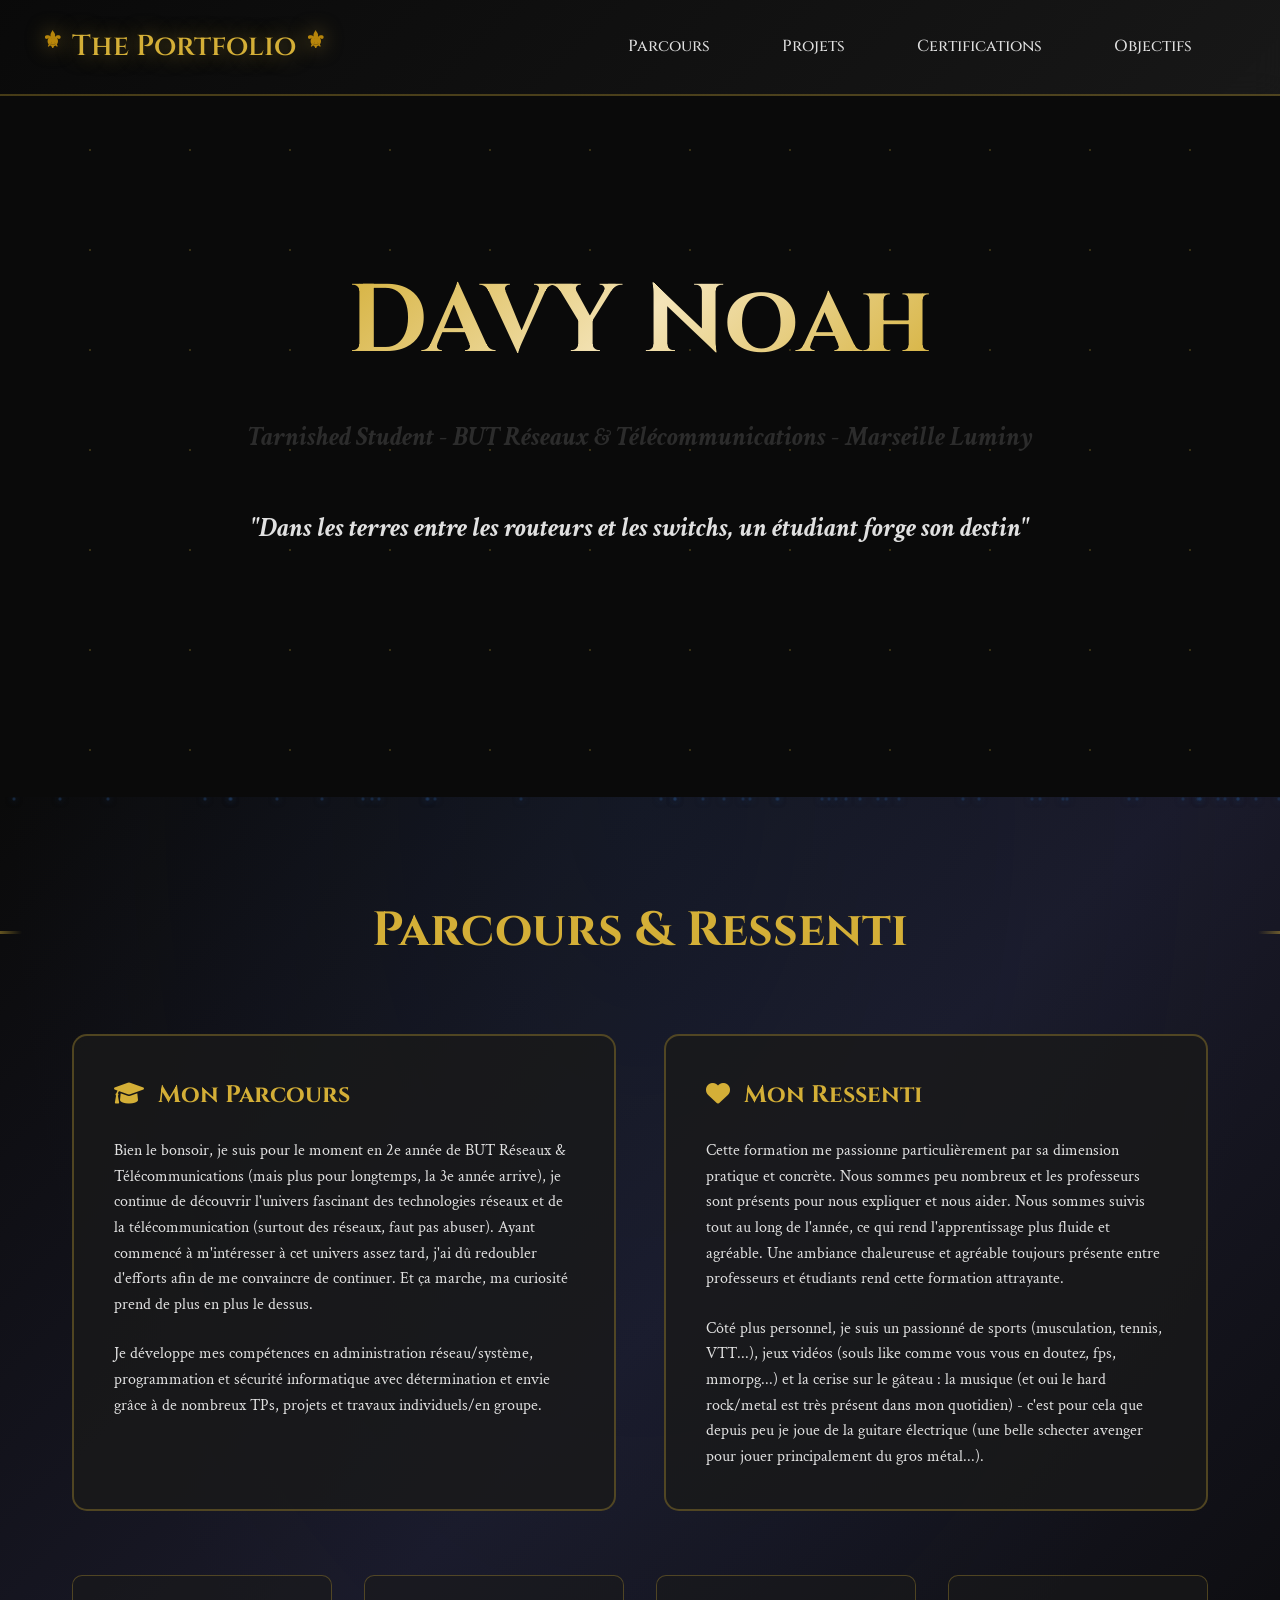
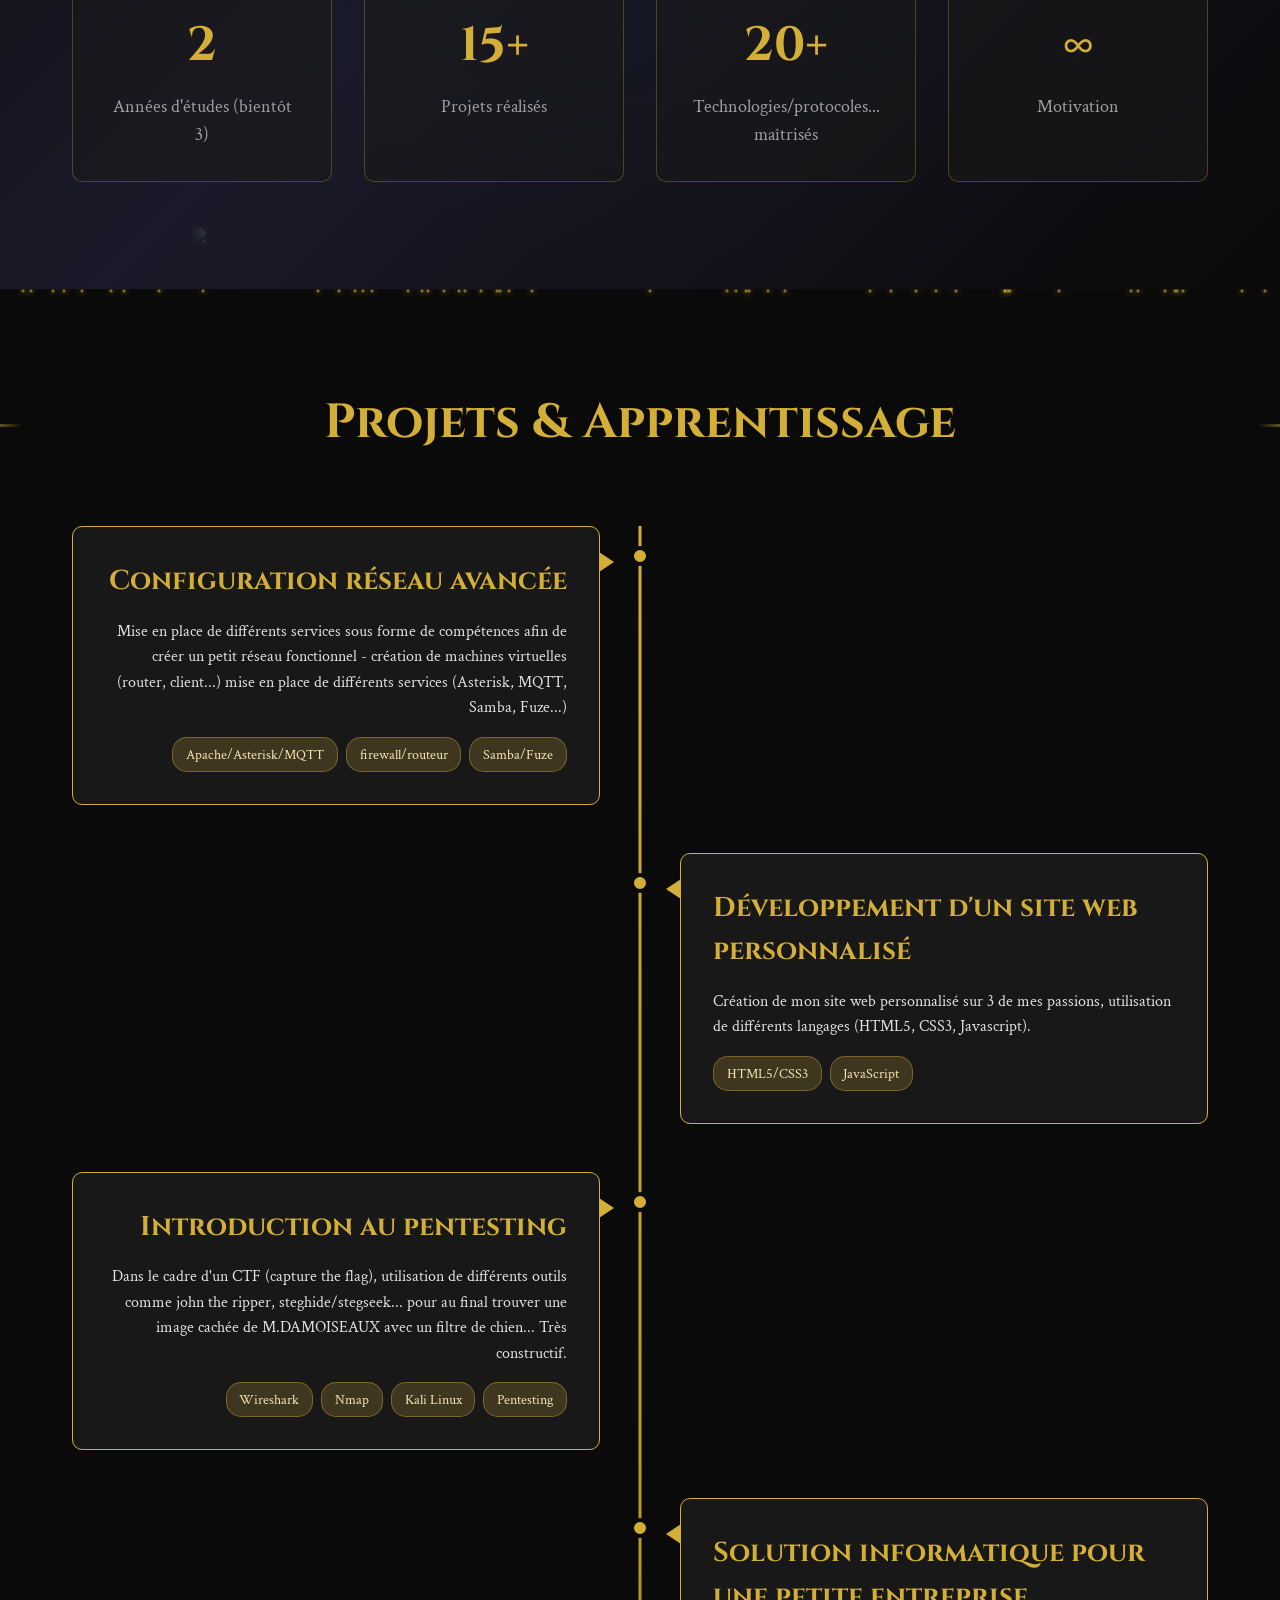
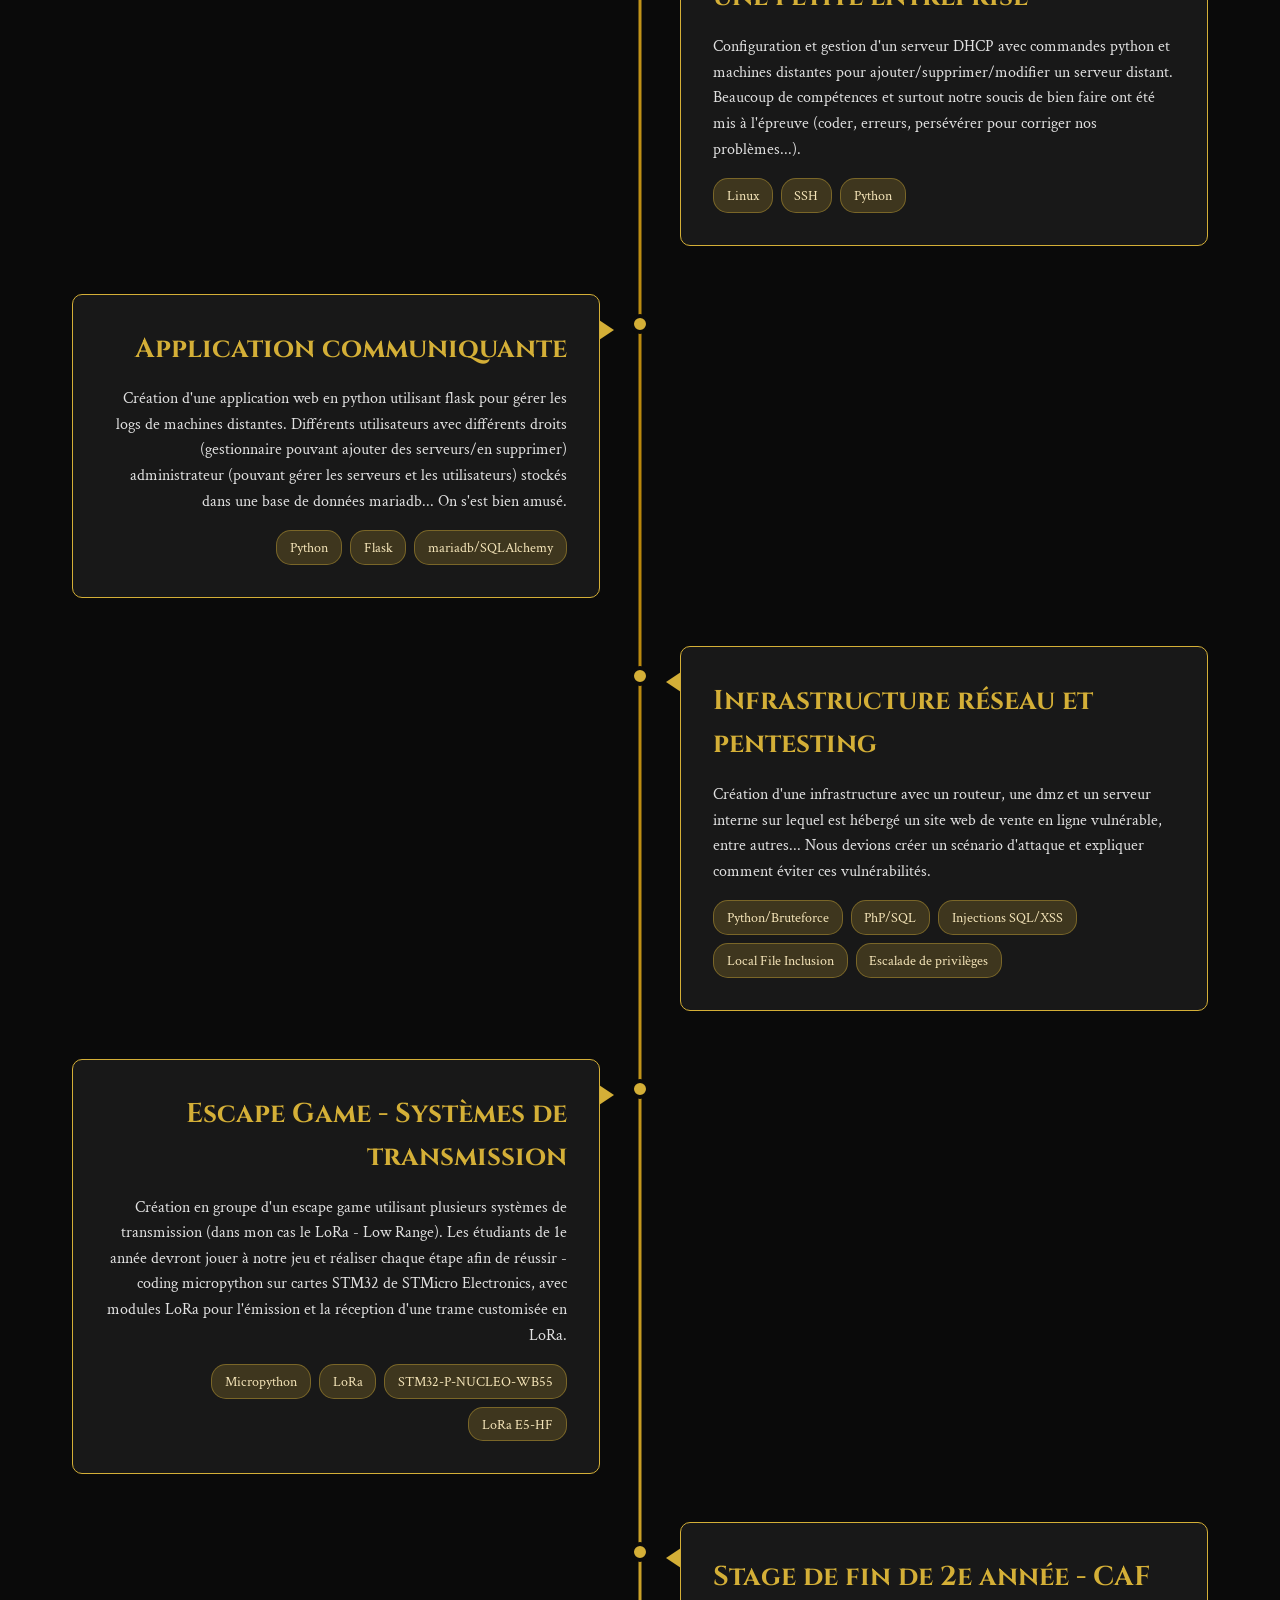
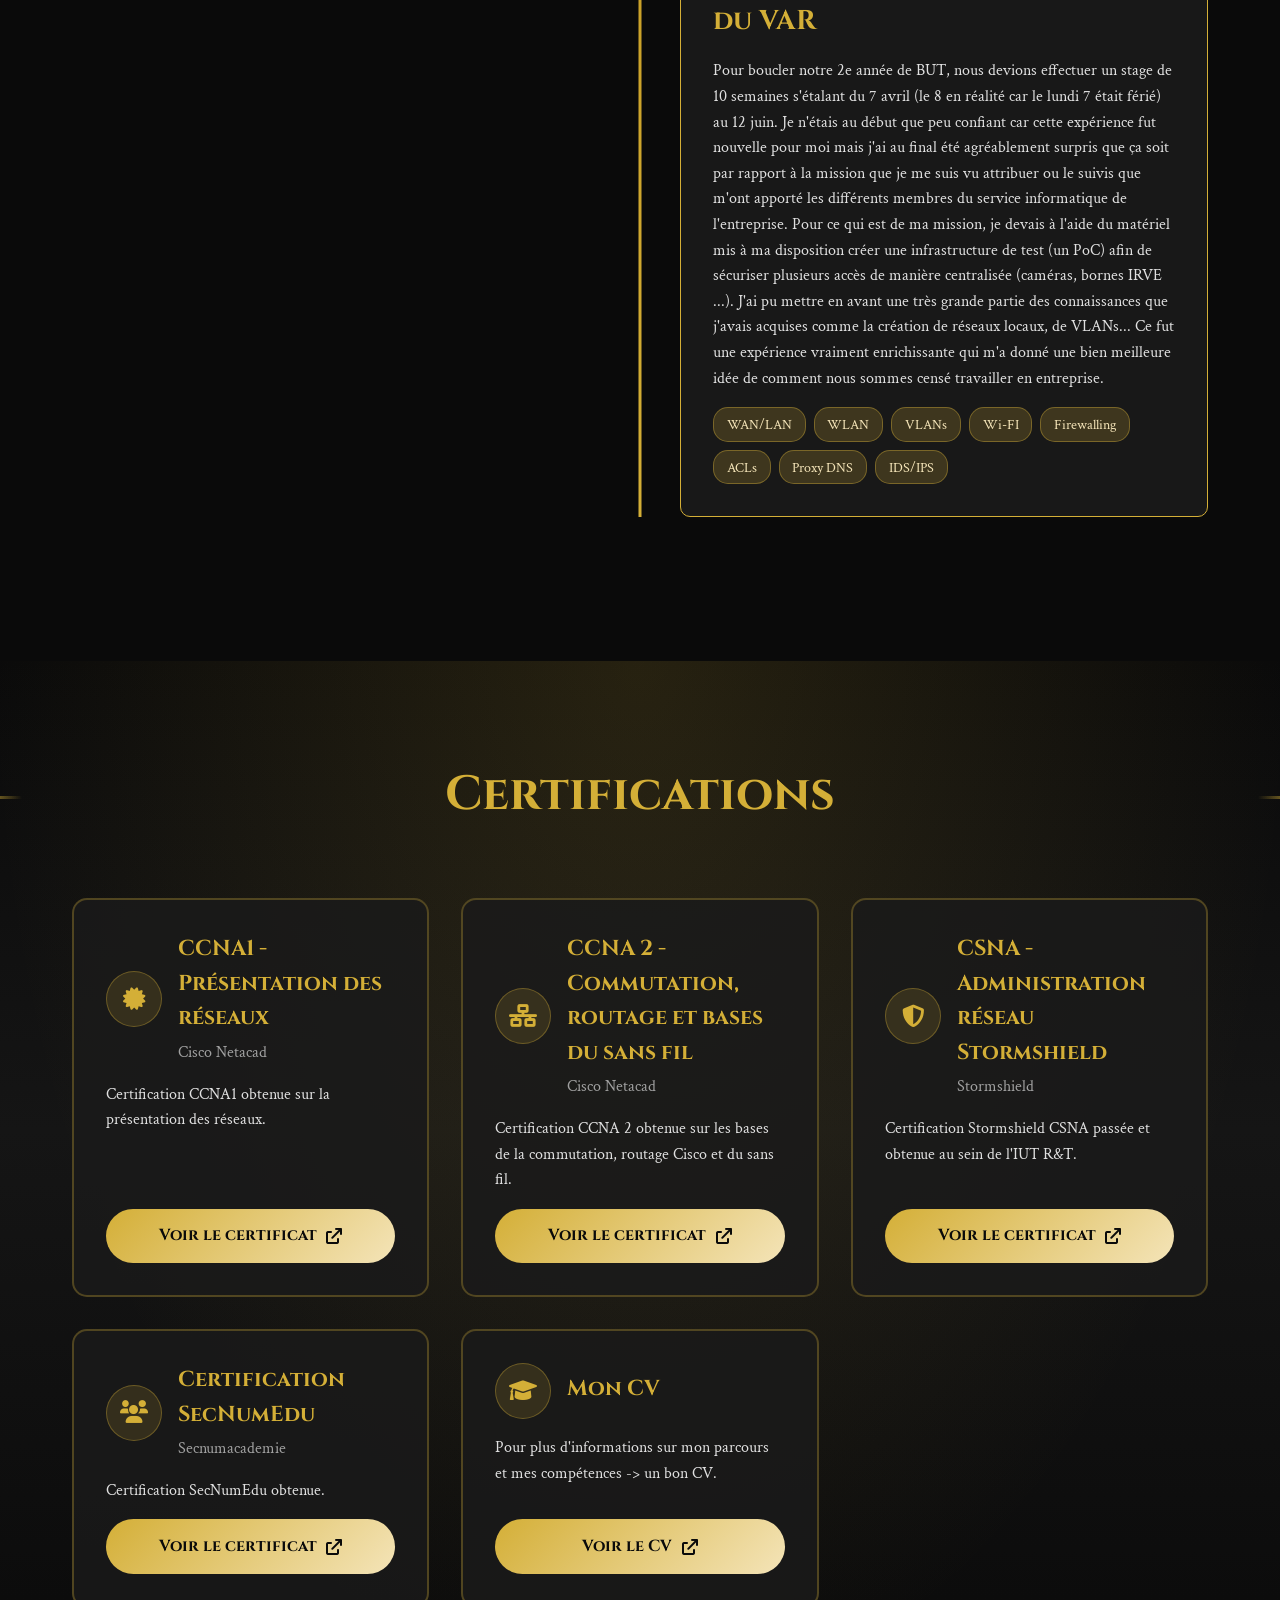
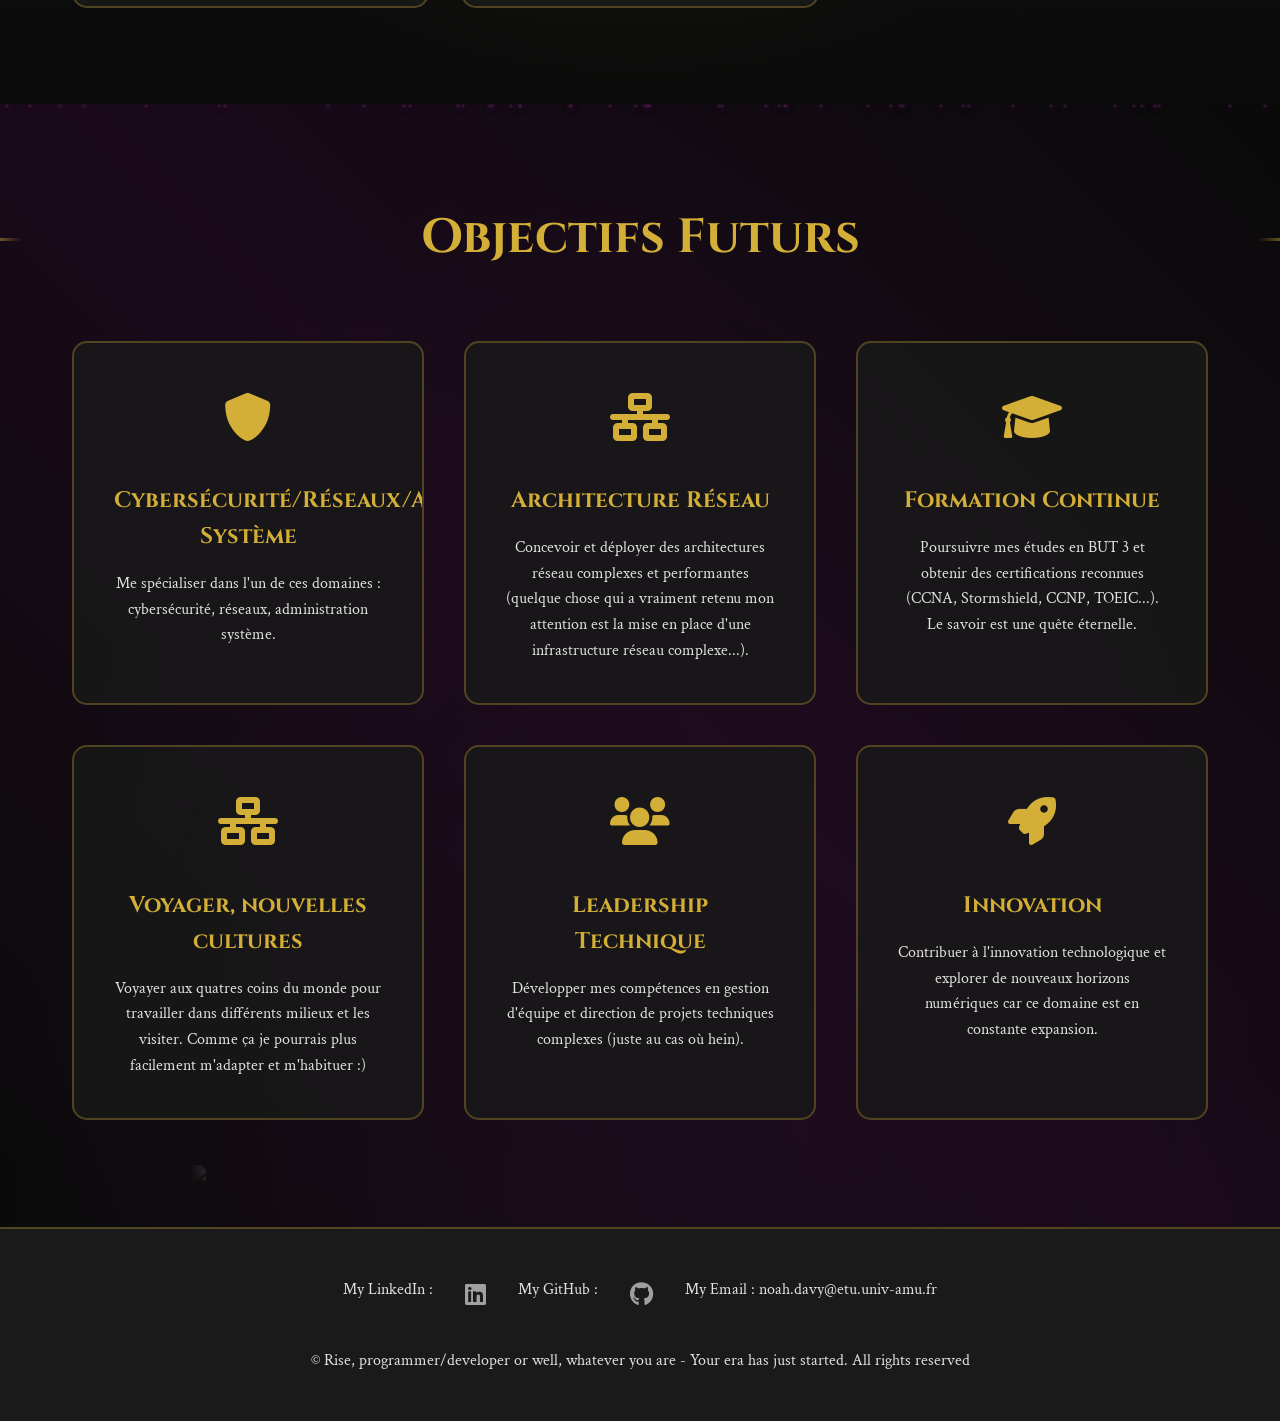
==== commit 6dc2bc9a: "maj portfolio" ====
--- a/index.html
+++ b/index.html
@@ -6,843 +6,7 @@
     <title>Portfolio - Tarnished Developer</title>
     <link href="https://fonts.googleapis.com/css2?family=Cinzel:wght@400;500;600;700&family=Crimson+Text:ital,wght@0,400;0,600;1,400&display=swap" rel="stylesheet">
     <link rel="stylesheet" href="https://cdnjs.cloudflare.com/ajax/libs/font-awesome/6.0.0/css/all.min.css">
-    <style>
-        * {
-            margin: 0;
-            padding: 0;
-            box-sizing: border-box;
-        }
-
-        :root {
-            --primary-gold: #d4af37;
-            --secondary-gold: #b8860b;
-            --light-gold: #f4e4b8;
-            --dark-bg: #0a0a0a;
-            --medium-bg: #1a1a1a;
-            --light-bg: #2a2a2a;
-            --text-light: #e0e0e0;
-            --text-dim: #a0a0a0;
-        }
-
-        body {
-            font-family: 'Crimson Text', serif;
-            background: var(--dark-bg);
-            color: var(--text-light);
-            overflow-x: hidden;
-            line-height: 1.6;
-        }
-
-        /* header */
-        header {
-            position: fixed;
-            top: 0;
-            left: 0;
-            right: 0;
-            background: linear-gradient(135deg, rgba(10,10,10,0.95), rgba(26,26,26,0.9));
-            backdrop-filter: blur(15px);
-            z-index: 1000;
-            padding: 1.5rem 0;
-            border-bottom: 2px solid rgba(212, 175, 55, 0.3);
-        }
-
-        .header-container {
-            max-width: 1200px;
-            margin: 0 auto;
-            display: flex;
-            justify-content: space-between;
-            align-items: center;
-            padding: 0 2rem;
-        }
-
-        .logo {
-            font-family: 'Cinzel', serif;
-            font-size: 1.8rem;
-            font-weight: 600;
-            color: var(--primary-gold);
-            text-shadow: 0 0 20px rgba(212, 175, 55, 0.5);
-            position: relative;
-        }
-
-        .logo::before, .logo::after {
-            content: '⚜';
-            position: absolute;
-            color: var(--secondary-gold);
-            font-size: 0.8em;
-            animation: rotate 4s linear infinite;
-        }
-
-        .logo::before {
-            left: -30px;
-            animation-direction: normal;
-        }
-
-        .logo::after {
-            right: -30px;
-            animation-direction: reverse;
-        }
-
-        nav ul {
-            display: flex;
-            list-style: none;
-            gap: 2.5rem;
-        }
-
-        nav a {
-            color: var(--text-light);
-            text-decoration: none;
-            font-family: 'Cinzel', serif;
-            font-weight: 500;
-            position: relative;
-            padding: 0.5rem 1rem;
-            transition: all 0.3s ease;
-        }
-
-        nav a::before {
-            content: '';
-            position: absolute;
-            bottom: -5px;
-            left: 50%;
-            width: 0;
-            height: 2px;
-            background: linear-gradient(90deg, var(--secondary-gold), var(--primary-gold), var(--secondary-gold));
-            transition: all 0.3s ease;
-            transform: translateX(-50%);
-        }
-
-        nav a:hover {
-            color: var(--primary-gold);
-            text-shadow: 0 0 10px rgba(212, 175, 55, 0.8);
-        }
-
-        nav a:hover::before {
-            width: 100%;
-        }
-
-        @keyframes rotate {
-            from { transform: rotate(0deg); }
-            to { transform: rotate(360deg); }
-        }
-
-        /* Hero section */
-        .hero {
-            height: calc(100vh - 103px);
-            justify-content: center;
-            display: flex;
-            flex-direction: column;
-            align-items: center;
-            position: relative;
-            background-image: url('https://img.redbull.com/images/c_limit,w_1500,h_1000/f_auto,q_auto/redbullcom/2024/6/12/bqcknirilfwamlz5tpqi/elden-ring-erdtree');
-            background-repeat: no-repeat;     /* Empêcher la répétition */
-            background-attachment: fixed;     /* Optionnel: effet parallax */
-            background-position: center center;
-        }
-
-        .hero::before {
-            content: '';
-            position: absolute;
-            top: 0;
-            left: 0;
-            right: 0;
-            bottom: 0;
-            background: url('data:image/svg+xml,<svg xmlns="http://www.w3.org/2000/svg" viewBox="0 0 100 100"><circle cx="50" cy="50" r="1" fill="%23d4af37" opacity="0.3"/></svg>');
-            background-size: 100px 100px;
-            animation: float 20s ease-in-out infinite;
-            pointer-events: none;
-        }
-
-        .hero h1 {
-            font-family: 'Cinzel', serif;
-            font-size: clamp(3rem, 8vw, 6rem);
-            font-weight: 700;
-            background: linear-gradient(135deg, var(--primary-gold), var(--light-gold), var(--primary-gold));
-            -webkit-background-clip: text;
-            -webkit-text-fill-color: transparent;
-            background-clip: text;
-            margin-bottom: 1rem;
-            text-align: center;
-            position: relative;
-        }
-
-        .hero h1::before, .hero h1::after {
-            content: '◆';
-            position: absolute;
-            top: 50%;
-            transform: translateY(-50%);
-            color: var(--primary-gold);
-            font-size: 0.3em;
-            opacity: 0.7;
-        }
-
-        .hero h1::before {
-            left: -80px;
-        }
-
-        .hero h1::after {
-            right: -80px;
-        }
-
-        .subtitle {
-            font-size: 1.7rem;
-            color: #2c2c2c;
-            text-align: center;
-            font-style: italic;
-            margin-bottom: 2rem;
-            font-weight: bold;
-        }
-
-        @keyframes float {
-            0%, 100% { transform: translateY(0px) rotate(0deg); }
-            50% { transform: translateY(-20px) rotate(180deg); }
-        }
-
-        /* Sections avec backgrounds différents */
-        .section-wrapper {
-            position: relative;
-            padding: 6rem 0;
-        }
-
-        #parcours-section {
-            background: 
-                radial-gradient(ellipse at top, rgba(30, 58, 95, 0.15) 0%, transparent 70%),
-                linear-gradient(135deg, #0a0a0a 0%, #1a1a2a 50%, #0a0a0a 100%);
-        }
-
-        #projets-section {
-            background-image: url('https://images.immediate.co.uk/production/volatile/sites/3/2024/06/elden-ring-land-of-shadow-ea973d5.png');
-            background-size: cover;          /* Pour couvrir toute la section */
-            background-position: center;      /* Centrer l'image */
-            background-repeat: no-repeat;     /* Empêcher la répétition */
-            background-attachment: fixed;     /* Optionnel: effet parallax */
-        }
-
-        #objectifs-section {
-            background: 
-                radial-gradient(ellipse at bottom, rgba(74, 26, 74, 0.15) 0%, transparent 70%),
-                linear-gradient(225deg, #0a0a0a 0%, #1a0a1a 50%, #0a0a0a 100%);
-        }
-
-        #certifications-section {
-            background: 
-                radial-gradient(ellipse at top, rgba(212, 175, 55, 0.14) 0%, transparent 72%),
-                linear-gradient(180deg, #0a0a0a 0%, #151515 45%, #0a0a0a 100%);
-        }
-
-        #about {
-            padding: 6rem 0;
-            background: radial-gradient(ellipse at bottom, #1b2735 0%, #090a0f 100%);
-            position: relative;
-            overflow: hidden;
-        }
-
-        /* Animation des étoiles */
-        .stars {
-            position: absolute;
-            top: 0;
-            left: 0;
-            width: 100%;
-            height: 100%;
-            pointer-events: none;
-        }
-
-        .star {
-            position: absolute;
-            width: 2px;
-            height: 2px;
-            background: white;
-            border-radius: 50%;
-            animation: twinkle 2s infinite alternate;
-        }
-
-        .star:nth-child(odd) {
-            animation: twinkle 3s infinite alternate-reverse;
-        }
-
-        .star.shooting {
-            width: 1px;
-            height: 1px;
-            background: linear-gradient(45deg, #fff, transparent);
-            animation: shoot 4s infinite linear;
-        }
-
-        @keyframes twinkle {
-            0% { opacity: 0.3; transform: scale(1); }
-            100% { opacity: 1; transform: scale(1.2); }
-        }
-
-        @keyframes shoot {
-            0% { 
-                transform: translateX(-100px) translateY(100px);
-                opacity: 0;
-            }
-            10% { opacity: 1; }
-            90% { opacity: 1; }
-            100% { 
-                transform: translateX(1000px) translateY(-500px);
-                opacity: 0;
-            }
-        }
-
-        /* Particules de vent/poussière */
-        .wind-particles {
-            position: absolute;
-            width: 100%;
-            height: 100%;
-            overflow: hidden;
-        }
-
-        .particle {
-            position: absolute;
-            width: 3px;
-            height: 3px;
-            background: rgba(255, 255, 255, 0.1);
-            animation: wind 15s infinite linear;
-        }
-
-        @keyframes wind {
-            0% { 
-                transform: translateX(-50px) translateY(0px) rotate(0deg);
-                opacity: 0;
-            }
-            10% { opacity: 1; }
-            90% { opacity: 1; }
-            100% { 
-                transform: translateX(calc(100vw + 50px)) translateY(-100px) rotate(360deg);
-                opacity: 0;
-            }
-        }
-
-
-        /* Particules animées par section */
-        .particles {
-            position: absolute;
-            top: 0;
-            left: 0;
-            width: 100%;
-            height: 100%;
-            overflow: hidden;
-            pointer-events: none;
-        }
-
-        .particle {
-            position: absolute;
-            width: 4px;
-            height: 4px;
-            border-radius: 50%;
-            animation: particleFloat 6s ease-in-out infinite;
-        }
-
-        #parcours-section .particle {
-            background: radial-gradient(circle, rgba(30, 58, 95, 0.8), transparent);
-            box-shadow: 0 0 6px rgba(30, 58, 95, 0.5);
-        }
-
-        #projets-section .particle {
-            background: radial-gradient(circle, rgba(212, 175, 55, 0.8), transparent);
-            box-shadow: 0 0 6px rgba(212, 175, 55, 0.5);
-        }
-
-        #objectifs-section .particle {
-            background: radial-gradient(circle, rgba(74, 26, 74, 0.8), transparent);
-            box-shadow: 0 0 6px rgba(74, 26, 74, 0.5);
-        }
-
-        .image {
-            width: 100%;
-            max-width: 900px;
-            height: auto;
-            display: block;
-            margin: 45px auto;
-            opacity: 0.7;
-            mask: linear-gradient(to right, transparent 0%, black 10%, black 90%, transparent 100%);
-            -webkit-mask: linear-gradient(to right, transparent 0%, black 10%, black 90%, transparent 100%);
-            margin-bottom: -50px;
-        }
-
-        @keyframes particleFloat {
-            0%, 100% { transform: translateY(0px) translateX(0px); opacity: 0.3; }
-            25% { transform: translateY(-20px) translateX(10px); opacity: 0.8; }
-            50% { transform: translateY(-10px) translateX(-15px); opacity: 0.5; }
-            75% { transform: translateY(-25px) translateX(5px); opacity: 0.9; }
-        }
-
-        /* Titre de section avec ornements Elden Ring */
-        .section-title {
-            font-family: 'Cinzel', serif;
-            font-size: 3rem;
-            text-align: center;
-            margin-bottom: 4rem;
-            color: var(--primary-gold);
-            position: relative;
-        }
-
-        .section-title::before, .section-title::after {
-            content: '';
-            position: absolute;
-            top: 50%;
-            width: 100px;
-            height: 3px;
-            background: linear-gradient(90deg, transparent, var(--primary-gold), transparent);
-        }
-
-        .section-title::before {
-            left: -150px;
-        }
-
-        .section-title::after {
-            right: -150px;
-        }
-
-        section {
-            max-width: 1200px;
-            margin: 0 auto;
-            padding: 0 2rem;
-            position: relative;
-            z-index: 1;
-        }
-
-        /* Section Parcours */
-        .parcours-content {
-            display: grid;
-            grid-template-columns: repeat(auto-fit, minmax(400px, 1fr));
-            gap: 3rem;
-            margin-bottom: 4rem;
-        }
-
-        .parcours-card {
-            background: rgba(26, 26, 26, 0.8);
-            padding: 2.5rem;
-            border-radius: 15px;
-            border: 2px solid rgba(212, 175, 55, 0.3);
-            position: relative;
-            overflow: hidden;
-            transition: all 0.3s ease;
-        }
-
-        .parcours-card::before {
-            content: '';
-            position: absolute;
-            top: -2px;
-            left: -2px;
-            right: -2px;
-            bottom: -2px;
-            background: linear-gradient(45deg, var(--primary-gold), transparent, var(--primary-gold));
-            z-index: -1;
-            border-radius: 15px;
-            opacity: 0;
-            transition: opacity 0.3s ease;
-        }
-
-        .parcours-card:hover {
-            transform: translateY(-5px);
-            border-color: var(--primary-gold);
-            box-shadow: 0 20px 40px rgba(212, 175, 55, 0.2);
-        }
-
-        .parcours-card:hover::before {
-            opacity: 1;
-        }
-
-        .parcours-card h3 {
-            font-family: 'Cinzel', serif;
-            font-size: 1.5rem;
-            color: var(--primary-gold);
-            margin-bottom: 1.5rem;
-        }
-
-        .parcours-card h3 i {
-            margin-right: 0.5rem;
-        }
-
-        /* Statistiques */
-        .stats {
-            display: grid;
-            grid-template-columns: repeat(auto-fit, minmax(200px, 1fr));
-            gap: 2rem;
-            margin-top: 4rem;
-        }
-
-        .stat-item {
-            text-align: center;
-            padding: 2rem;
-            background: rgba(26, 26, 26, 0.6);
-            border-radius: 10px;
-            border: 1px solid rgba(212, 175, 55, 0.3);
-        }
-
-        .stat-number {
-            font-family: 'Cinzel', serif;
-            font-size: 3rem;
-            font-weight: 700;
-            color: var(--primary-gold);
-            display: block;
-        }
-
-        .stat-label {
-            font-size: 1.1rem;
-            color: var(--text-dim);
-            margin-top: 0.5rem;
-        }
-
-        /* Timeline des projets */
-        .timeline {
-            position: relative;
-            max-width: 1150px;
-            margin: 0 auto;
-        }
-
-        .timeline::before {
-            content: '';
-            position: absolute;
-            left: 50%;
-            top: 0;
-            bottom: 0;
-            width: 3px;
-            background: linear-gradient(180deg, var(--primary-gold), var(--secondary-gold), var(--primary-gold));
-            transform: translateX(-50%);
-        }
-
-        .timeline-item {
-            position: relative;
-            margin: 3rem 0;
-        }
-
-        .timeline-item:nth-child(odd) .timeline-content {
-            margin-left: 0;
-            margin-right: calc(50% + 40px);
-            text-align: right;
-        }
-
-        .timeline-item:nth-child(even) .timeline-content {
-            margin-left: calc(50% + 40px);
-            margin-right: 0;
-        }
-
-        .timeline-marker {
-            position: absolute;
-            left: 50%;
-            top: 20px;
-            width: 20px;
-            height: 20px;
-            background: var(--primary-gold);
-            border-radius: 50%;
-            transform: translateX(-50%);
-            border: 4px solid var(--dark-bg);
-            z-index: 2;
-            animation: pulse 5s infinite;
-        }
-
-        @keyframes pulse {
-            0%, 100% {
-                box-shadow: 0 0 0 0 rgba(212, 175, 55, 0.7);
-            }
-            50% {
-                box-shadow: 0 0 0 20px rgba(212, 175, 55, 0);
-            }
-        }
-
-        .timeline-content {
-            background: rgba(26, 26, 26, 0.9);
-            padding: 2rem;
-            border-radius: 10px;
-            border: 1px solid var(--primary-gold);
-            position: relative;
-        }
-
-        .timeline-content::before {
-            content: '';
-            position: absolute;
-            top: 25px;
-            width: 0;
-            height: 0;
-            border-style: solid;
-        }
-
-        .timeline-item:nth-child(odd) .timeline-content::before {
-            right: -15px;
-            border-width: 10px 0 10px 15px;
-            border-color: transparent transparent transparent var(--primary-gold);
-        }
-
-        .timeline-item:nth-child(even) .timeline-content::before {
-            left: -15px;
-            border-width: 10px 15px 10px 0;
-            border-color: transparent var(--primary-gold) transparent transparent;
-        }
-
-        .project-title {
-            font-family: 'Cinzel', serif;
-            font-size: 1.7rem;
-            color: var(--primary-gold);
-            margin-bottom: 1rem;
-        }
-
-        .project-tech {
-            display: flex;
-            flex-wrap: wrap;
-            gap: 0.5rem;
-            margin-top: 1rem;
-            justify-content: flex-end;
-        }
-
-        .timeline-item:nth-child(even) .project-tech {
-            justify-content: flex-start;
-        }
-
-        .tech-tag {
-            background: rgba(212, 175, 55, 0.2);
-            color: var(--light-gold);
-            padding: 0.3rem 0.8rem;
-            border-radius: 15px;
-            font-size: 0.9rem;
-            border: 1px solid rgba(212, 175, 55, 0.4);
-            transition: all 0.3s ease;
-        }
-
-        .tech-tag:hover {
-            background: rgba(212, 175, 55, 0.4);
-            transform: translateY(-2px);
-        }
-
-        /* Section Objectifs */
-        .objectifs-grid {
-            display: grid;
-            grid-template-columns: repeat(auto-fit, minmax(350px, 1fr));
-            gap: 2.5rem;
-        }
-
-        .objectif-card {
-            background: rgba(26, 26, 26, 0.8);
-            padding: 2.5rem;
-            border-radius: 15px;
-            border: 2px solid rgba(212, 175, 55, 0.3);
-            text-align: center;
-            position: relative;
-            overflow: hidden;
-            transition: all 0.4s ease;
-        }
-
-        .objectif-card::before {
-            content: '';
-            position: absolute;
-            top: 0;
-            left: -100%;
-            width: 100%;
-            height: 100%;
-            background: linear-gradient(90deg, transparent, rgba(212, 175, 55, 0.1), transparent);
-            transition: left 0.5s ease;
-        }
-
-        .objectif-card:hover {
-            transform: translateY(-10px) scale(1.02);
-            border-color: var(--primary-gold);
-            box-shadow: 0 25px 50px rgba(212, 175, 55, 0.3);
-        }
-
-        .objectif-card:hover::before {
-            left: 100%;
-        }
-
-        .objectif-icon {
-            font-size: 3rem;
-            color: var(--primary-gold);
-            margin-bottom: 1.5rem;
-        }
-
-        .objectif-card h3 {
-            font-family: 'Cinzel', serif;
-            font-size: 1.4rem;
-            color: var(--primary-gold);
-            margin-bottom: 1rem;
-        }
-
-        /* Section Certifications */
-        .certifications-grid {
-            display: grid;
-            grid-template-columns: repeat(auto-fit, minmax(280px, 1fr));
-            gap: 2rem;
-        }
-
-        .certification-card {
-            background: rgba(26, 26, 26, 0.85);
-            padding: 2rem;
-            border-radius: 15px;
-            border: 2px solid rgba(212, 175, 55, 0.3);
-            position: relative;
-            overflow: hidden;
-            transition: all 0.35s ease;
-            display: flex;
-            flex-direction: column;
-            gap: 1rem;
-        }
-
-        .certification-card::before {
-            content: '';
-            position: absolute;
-            inset: 0;
-            background: linear-gradient(135deg, transparent 0%, rgba(212, 175, 55, 0.1) 50%, transparent 100%);
-            transform: translateX(-120%);
-            transition: transform 0.6s ease;
-        }
-
-        .certification-card:hover {
-            transform: translateY(-8px);
-            border-color: var(--primary-gold);
-            box-shadow: 0 24px 45px rgba(212, 175, 55, 0.22);
-        }
-
-        .certification-card:hover::before {
-            transform: translateX(120%);
-        }
-
-        .certification-header {
-            display: flex;
-            align-items: center;
-            gap: 1rem;
-        }
-
-        .certification-icon {
-            width: 56px;
-            height: 56px;
-            border-radius: 50%;
-            display: grid;
-            place-items: center;
-            background: rgba(212, 175, 55, 0.15);
-            color: var(--primary-gold);
-            font-size: 1.4rem;
-            border: 1px solid rgba(212, 175, 55, 0.35);
-            flex-shrink: 0;
-        }
-
-        .certification-title {
-            font-family: 'Cinzel', serif;
-            font-size: 1.35rem;
-            color: var(--primary-gold);
-            margin-bottom: 0.25rem;
-        }
-
-        .certification-meta {
-            color: var(--text-dim);
-            font-size: 1rem;
-        }
-
-        .certification-text {
-            color: var(--text-light);
-        }
-
-        .certification-link {
-            display: inline-flex;
-            align-items: center;
-            justify-content: center;
-            gap: 0.6rem;
-            margin-top: auto;
-            padding: 0.9rem 1.1rem;
-            border-radius: 999px;
-            text-decoration: none;
-            color: var(--dark-bg);
-            font-family: 'Cinzel', serif;
-            font-weight: 700;
-            background: linear-gradient(135deg, var(--primary-gold), var(--light-gold));
-            transition: all 0.3s ease;
-        }
-
-        .certification-link:hover {
-            transform: translateY(-2px);
-            box-shadow: 0 12px 25px rgba(212, 175, 55, 0.3);
-        }
-
-        /* Footer */
-        footer {
-            background: var(--medium-bg);
-            padding: 3rem 0;
-            text-align: center;
-            border-top: 2px solid rgba(212, 175, 55, 0.3);
-        }
-
-        .footer-links {
-            display: flex;
-            justify-content: center;
-            gap: 2rem;
-            margin-bottom: 2rem;
-        }
-
-        .footer-links a {
-            color: var(--text-dim);
-            font-size: 1.5rem;
-            transition: all 0.3s ease;
-        }
-
-        .footer-links a:hover {
-            color: var(--primary-gold);
-            transform: translateY(-5px);
-        }
-
-        /* Animations fade-in */
-        .fade-in {
-            opacity: 0;
-            transform: translateY(50px);
-            transition: all 0.8s ease;
-        }
-
-        .fade-in.visible {
-            opacity: 1;
-            transform: translateY(0);
-        }
-
-        /* Responsive */
-        @media (max-width: 768px) {
-            .header-container {
-                padding: 0 1rem;
-            }
-            
-            nav ul {
-                gap: 1rem;
-            }
-            
-            .hero h1::before,
-            .hero h1::after {
-                display: none;
-            }
-            
-            .section-title::before,
-            .section-title::after {
-                display: none;
-            }
-            
-            .timeline::before {
-                left: 20px;
-            }
-            
-            .timeline-item:nth-child(odd) .timeline-content {
-                margin-left: 60px;
-                margin-right: 0;
-                text-align: left;
-            }
-            
-            .timeline-marker {
-                left: 20px;
-            }
-            
-            .timeline-content::before {
-                display: none;
-            }
-            
-            .parcours-content {
-                grid-template-columns: 1fr;
-            }
-            
-            .stats {
-                grid-template-columns: repeat(2, 1fr);
-            }
-            
-            .objectifs-grid {
-                grid-template-columns: 1fr;
-            }
-
-            .certifications-grid {
-                grid-template-columns: 1fr;
-            }
-        }
-    </style>
+    <link rel="stylesheet" href="CSS/style.css">
 </head>
 <body>
     <!-- Header amélioré -->
@@ -1077,7 +241,7 @@
                         </div>
                     </div>
                     <p class="certification-text">Certification CCNA1 obtenue sur la présentation des réseaux.</p>
-                    <a class="certification-link" href="file:///C:/Users/Moi/Documents/2e_annee/Portfolio/CCNA1.jpg" target="_blank" rel="noopener noreferrer">Voir le certificat <i class="fas fa-arrow-up-right-from-square"></i></a>
+                    <a class="certification-link" href="assets/CCNA1.jpg" target="_blank" rel="noopener noreferrer">Voir le certificat <i class="fas fa-arrow-up-right-from-square"></i></a>
                 </article>
 
                 <article class="certification-card">
@@ -1089,7 +253,7 @@
                         </div>
                     </div>
                     <p class="certification-text">Certification CCNA 2 obtenue sur les bases de la commutation, routage Cisco et du sans fil.</p>
-                    <a class="certification-link" href="file:///C:/Users/Moi/Documents/2e_annee/Portfolio/CCNA2.jpg" target="_blank" rel="noopener noreferrer">Voir le certificat <i class="fas fa-arrow-up-right-from-square"></i></a>
+                    <a class="certification-link" href="assets/CCNA2.jpg" target="_blank" rel="noopener noreferrer">Voir le certificat <i class="fas fa-arrow-up-right-from-square"></i></a>
                 </article>
 
                 <article class="certification-card">
@@ -1101,7 +265,7 @@
                         </div>
                     </div>
                     <p class="certification-text">Certification Stormshield CSNA passée et obtenue au sein de l'IUT R&T.</p>
-                    <a class="certification-link" href="file:///C:/Users/Moi/Documents/2e_annee/Portfolio/stormshield.jpg" target="_blank" rel="noopener noreferrer">Voir le certificat <i class="fas fa-arrow-up-right-from-square"></i></a>
+                    <a class="certification-link" href="assets/stormshield.jpg" target="_blank" rel="noopener noreferrer">Voir le certificat <i class="fas fa-arrow-up-right-from-square"></i></a>
                 </article>
 
                 <article class="certification-card">
@@ -1113,7 +277,7 @@
                         </div>
                     </div>
                     <p class="certification-text">Certification SecNumEdu obtenue.</p>
-                    <a class="certification-link" href="file:///C:/Users/Moi/Documents/2e_annee/Portfolio/SecNumEdu.jpg" target="_blank" rel="noopener noreferrer">Voir le certificat <i class="fas fa-arrow-up-right-from-square"></i></a>
+                    <a class="certification-link" href="assets/SecNumEdu.jpg" target="_blank" rel="noopener noreferrer">Voir le certificat <i class="fas fa-arrow-up-right-from-square"></i></a>
                 </article>
 
                 <article class="certification-card">
@@ -1124,7 +288,7 @@
                         </div>
                     </div>
                     <p class="certification-text">Pour plus d'informations sur mon parcours et mes compétences -> un bon CV.</p>
-                    <a class="certification-link" href="file:///C:/Users/Moi/Documents/2e_annee/Portfolio/CV_2026-06-15_Noah_DAVY.pdf" target="_blank" rel="noopener noreferrer">Voir le CV<i class="fas fa-arrow-up-right-from-square"></i></a>
+                    <a class="certification-link" href="assets/CV_2026-06-15_Noah_DAVY.pdf" target="_blank" rel="noopener noreferrer">Voir le CV<i class="fas fa-arrow-up-right-from-square"></i></a>
                 </article>
             </div>
         </section>
@@ -1186,141 +350,6 @@
         <p>&copy; Rise, programmer/developer or well, whatever you are - Your era has just started. All rights reserved</p>
     </footer>
 
-    <script>
-        // Smooth scrolling pour la navigation
-        document.querySelectorAll('.nav-link').forEach(link => {
-            link.addEventListener('click', (e) => {
-                e.preventDefault();
-                const targetId = link.getAttribute('href').substring(1);
-                const targetElement = document.getElementById(targetId);
-                
-                if (targetElement) {
-                    targetElement.scrollIntoView({
-                        behavior: 'smooth',
-                        block: 'start'
-                    });
-                }
-            });
-        });
-
-        // Animations au scroll
-        const observerOptions = {
-            threshold: 0.1,
-            rootMargin: '0px 0px -50px 0px'
-        };
-
-        const observer = new IntersectionObserver((entries) => {
-            entries.forEach(entry => {
-                if (entry.isIntersecting) {
-                    entry.target.style.opacity = '1';
-                    entry.target.style.transform = 'translateY(0)';
-                }
-            });
-        }, observerOptions);
-
-        document.querySelectorAll('.fade-in').forEach(el => {
-            el.style.opacity = '0';
-            el.style.transform = 'translateY(30px)';
-            el.style.transition = 'opacity 0.8s ease, transform 0.8s ease';
-            observer.observe(el);
-        });
-
-        // Particules dynamiques
-        function createParticles() {
-            document.querySelectorAll('.particles').forEach((particlesContainer) => {
-                for (let i = 0; i < 50; i++) {
-                    const particle = document.createElement('div');
-                    particle.className = 'particle';
-                    particle.style.left = Math.random() * 100 + '%';
-                    particle.style.animationDelay = Math.random() * 4 + 's';
-                    particle.style.animationDuration = (Math.random() * 3 + 2) + 's';
-                    particlesContainer.appendChild(particle);
-                }
-            });
-        }
-
-        // Navigation active
-        window.addEventListener('scroll', () => {
-            const sections = document.querySelectorAll('section[id]');
-            const navLinks = document.querySelectorAll('.nav-link');
-            
-            let current = '';
-            sections.forEach(section => {
-                const sectionTop = section.offsetTop - 100;
-                if (scrollY >= sectionTop) {
-                    current = section.getAttribute('id');
-                }
-            });
-
-            navLinks.forEach(link => {
-                link.classList.remove('active');
-                if (link.getAttribute('href').substring(1) === current) {
-                    link.classList.add('active');
-                }
-            });
-        });
-
-        // Initialisation
-        document.addEventListener('DOMContentLoaded', () => {
-            createParticles();
-            
-            // Message de bienvenue
-            console.log(`%cBienvenue dans mon portfolio, Tarnished! Prépare-toi à explorer les terres entre les réseaux et la technologie.`);
-        });
-
-        // Génération des étoiles
-        function createStars() {
-            const aboutSection = document.getElementById('about');
-            const starsContainer = document.createElement('div');
-            starsContainer.className = 'stars';
-            
-            for (let i = 0; i < 100; i++) {
-                const star = document.createElement('div');
-                star.className = 'star';
-                star.style.left = Math.random() * 100 + '%';
-                star.style.top = Math.random() * 100 + '%';
-                star.style.animationDelay = Math.random() * 3 + 's';
-                
-                // Quelques étoiles filantes
-                if (i % 20 === 0) {
-                    star.classList.add('shooting');
-                    star.style.animationDelay = Math.random() * 10 + 's';
-                }
-                
-                starsContainer.appendChild(star);
-            }
-            
-            aboutSection.appendChild(starsContainer);
-        }
-
-        // Génération des particules de vent
-        function createWindParticles() {
-            const aboutSection = document.getElementById('about');
-            const windContainer = document.createElement('div');
-            windContainer.className = 'wind-particles';
-            
-            setInterval(() => {
-                const particle = document.createElement('div');
-                particle.className = 'particle';
-                particle.style.top = Math.random() * 100 + '%';
-                particle.style.animationDuration = (Math.random() * 10 + 10) + 's';
-                
-                windContainer.appendChild(particle);
-                
-                setTimeout(() => {
-                    particle.remove();
-                }, 20000);
-            }, 300);
-            
-            aboutSection.appendChild(windContainer);
-        }
-
-        // Lancement des animations
-        document.addEventListener('DOMContentLoaded', function() {
-            createStars();
-            createWindParticles();
-        });
-
-    </script>
+    <script src="js/script.js"></script>
 </body>
 </html>
--- a/CSS/style.css
+++ b/CSS/style.css
@@ -0,0 +1,835 @@
+* {
+    margin: 0;
+    padding: 0;
+    box-sizing: border-box;
+}
+
+:root {
+    --primary-gold: #d4af37;
+    --secondary-gold: #b8860b;
+    --light-gold: #f4e4b8;
+    --dark-bg: #0a0a0a;
+    --medium-bg: #1a1a1a;
+    --light-bg: #2a2a2a;
+    --text-light: #e0e0e0;
+    --text-dim: #a0a0a0;
+}
+
+body {
+    font-family: 'Crimson Text', serif;
+    background: var(--dark-bg);
+    color: var(--text-light);
+    overflow-x: hidden;
+    line-height: 1.6;
+}
+
+/* header */
+header {
+    position: fixed;
+    top: 0;
+    left: 0;
+    right: 0;
+    background: linear-gradient(135deg, rgba(10,10,10,0.95), rgba(26,26,26,0.9));
+    backdrop-filter: blur(15px);
+    z-index: 1000;
+    padding: 1.5rem 0;
+    border-bottom: 2px solid rgba(212, 175, 55, 0.3);
+}
+
+.header-container {
+    max-width: 1200px;
+    margin: 0 auto;
+    display: flex;
+    justify-content: space-between;
+    align-items: center;
+    padding: 0 2rem;
+}
+
+.logo {
+    font-family: 'Cinzel', serif;
+    font-size: 1.8rem;
+    font-weight: 600;
+    color: var(--primary-gold);
+    text-shadow: 0 0 20px rgba(212, 175, 55, 0.5);
+    position: relative;
+}
+
+.logo::before, .logo::after {
+    content: '⚜';
+    position: absolute;
+    color: var(--secondary-gold);
+    font-size: 0.8em;
+    animation: rotate 4s linear infinite;
+}
+
+.logo::before {
+    left: -30px;
+    animation-direction: normal;
+}
+
+.logo::after {
+    right: -30px;
+    animation-direction: reverse;
+}
+
+nav ul {
+    display: flex;
+    list-style: none;
+    gap: 2.5rem;
+}
+
+nav a {
+    color: var(--text-light);
+    text-decoration: none;
+    font-family: 'Cinzel', serif;
+    font-weight: 500;
+    position: relative;
+    padding: 0.5rem 1rem;
+    transition: all 0.3s ease;
+}
+
+nav a::before {
+    content: '';
+    position: absolute;
+    bottom: -5px;
+    left: 50%;
+    width: 0;
+    height: 2px;
+    background: linear-gradient(90deg, var(--secondary-gold), var(--primary-gold), var(--secondary-gold));
+    transition: all 0.3s ease;
+    transform: translateX(-50%);
+}
+
+nav a:hover {
+    color: var(--primary-gold);
+    text-shadow: 0 0 10px rgba(212, 175, 55, 0.8);
+}
+
+nav a:hover::before {
+    width: 100%;
+}
+
+@keyframes rotate {
+    from { transform: rotate(0deg); }
+    to { transform: rotate(360deg); }
+}
+
+/* Hero section */
+.hero {
+    height: calc(100vh - 103px);
+    justify-content: center;
+    display: flex;
+    flex-direction: column;
+    align-items: center;
+    position: relative;
+    background-image: url('https://img.redbull.com/images/c_limit,w_1500,h_1000/f_auto,q_auto/redbullcom/2024/6/12/bqcknirilfwamlz5tpqi/elden-ring-erdtree');
+    background-repeat: no-repeat;
+    background-attachment: fixed;
+    background-position: center center;
+}
+
+.hero::before {
+    content: '';
+    position: absolute;
+    top: 0;
+    left: 0;
+    right: 0;
+    bottom: 0;
+    background: url('data:image/svg+xml,<svg xmlns="http://www.w3.org/2000/svg" viewBox="0 0 100 100"><circle cx="50" cy="50" r="1" fill="%23d4af37" opacity="0.3"/></svg>');
+    background-size: 100px 100px;
+    animation: float 20s ease-in-out infinite;
+    pointer-events: none;
+}
+
+.hero h1 {
+    font-family: 'Cinzel', serif;
+    font-size: clamp(3rem, 8vw, 6rem);
+    font-weight: 700;
+    background: linear-gradient(135deg, var(--primary-gold), var(--light-gold), var(--primary-gold));
+    -webkit-background-clip: text;
+    -webkit-text-fill-color: transparent;
+    background-clip: text;
+    margin-bottom: 1rem;
+    text-align: center;
+    position: relative;
+}
+
+.hero h1::before, .hero h1::after {
+    content: '◆';
+    position: absolute;
+    top: 50%;
+    transform: translateY(-50%);
+    color: var(--primary-gold);
+    font-size: 0.3em;
+    opacity: 0.7;
+}
+
+.hero h1::before {
+    left: -80px;
+}
+
+.hero h1::after {
+    right: -80px;
+}
+
+.subtitle {
+    font-size: 1.7rem;
+    color: #2c2c2c;
+    text-align: center;
+    font-style: italic;
+    margin-bottom: 2rem;
+    font-weight: bold;
+}
+
+@keyframes float {
+    0%, 100% { transform: translateY(0px) rotate(0deg); }
+    50% { transform: translateY(-20px) rotate(180deg); }
+}
+
+/* Sections avec backgrounds différents */
+.section-wrapper {
+    position: relative;
+    padding: 6rem 0;
+}
+
+#parcours-section {
+    background: 
+        radial-gradient(ellipse at top, rgba(30, 58, 95, 0.15) 0%, transparent 70%),
+        linear-gradient(135deg, #0a0a0a 0%, #1a1a2a 50%, #0a0a0a 100%);
+}
+
+#projets-section {
+    background-image: url('https://images.immediate.co.uk/production/volatile/sites/3/2024/06/elden-ring-land-of-shadow-ea973d5.png');
+    background-size: cover;
+    background-position: center;
+    background-repeat: no-repeat;
+    background-attachment: fixed;
+}
+
+#objectifs-section {
+    background: 
+        radial-gradient(ellipse at bottom, rgba(74, 26, 74, 0.15) 0%, transparent 70%),
+        linear-gradient(225deg, #0a0a0a 0%, #1a0a1a 50%, #0a0a0a 100%);
+}
+
+#certifications-section {
+    background: 
+        radial-gradient(ellipse at top, rgba(212, 175, 55, 0.14) 0%, transparent 72%),
+        linear-gradient(180deg, #0a0a0a 0%, #151515 45%, #0a0a0a 100%);
+}
+
+#about {
+    padding: 6rem 0;
+    background: radial-gradient(ellipse at bottom, #1b2735 0%, #090a0f 100%);
+    position: relative;
+    overflow: hidden;
+}
+
+/* Animation des étoiles */
+.stars {
+    position: absolute;
+    top: 0;
+    left: 0;
+    width: 100%;
+    height: 100%;
+    pointer-events: none;
+}
+
+.star {
+    position: absolute;
+    width: 2px;
+    height: 2px;
+    background: white;
+    border-radius: 50%;
+    animation: twinkle 2s infinite alternate;
+}
+
+.star:nth-child(odd) {
+    animation: twinkle 3s infinite alternate-reverse;
+}
+
+.star.shooting {
+    width: 1px;
+    height: 1px;
+    background: linear-gradient(45deg, #fff, transparent);
+    animation: shoot 4s infinite linear;
+}
+
+@keyframes twinkle {
+    0% { opacity: 0.3; transform: scale(1); }
+    100% { opacity: 1; transform: scale(1.2); }
+}
+
+@keyframes shoot {
+    0% { 
+        transform: translateX(-100px) translateY(100px);
+        opacity: 0;
+    }
+    10% { opacity: 1; }
+    90% { opacity: 1; }
+    100% { 
+        transform: translateX(1000px) translateY(-500px);
+        opacity: 0;
+    }
+}
+
+/* Particules de vent/poussière */
+.wind-particles {
+    position: absolute;
+    width: 100%;
+    height: 100%;
+    overflow: hidden;
+}
+
+.wind-particle {
+    position: absolute;
+    width: 3px;
+    height: 3px;
+    background: rgba(255, 255, 255, 0.1);
+    animation: wind 15s infinite linear;
+}
+
+@keyframes wind {
+    0% { 
+        transform: translateX(-50px) translateY(0px) rotate(0deg);
+        opacity: 0;
+    }
+    10% { opacity: 1; }
+    90% { opacity: 1; }
+    100% { 
+        transform: translateX(calc(100vw + 50px)) translateY(-100px) rotate(360deg);
+        opacity: 0;
+    }
+}
+
+
+/* Particules animées par section */
+.particles {
+    position: absolute;
+    top: 0;
+    left: 0;
+    width: 100%;
+    height: 100%;
+    overflow: hidden;
+    pointer-events: none;
+}
+
+.particle {
+    position: absolute;
+    width: 4px;
+    height: 4px;
+    border-radius: 50%;
+    animation: particleFloat 6s ease-in-out infinite;
+}
+
+#parcours-section .particle {
+    background: radial-gradient(circle, rgba(30, 58, 95, 0.8), transparent);
+    box-shadow: 0 0 6px rgba(30, 58, 95, 0.5);
+}
+
+#projets-section .particle {
+    background: radial-gradient(circle, rgba(212, 175, 55, 0.8), transparent);
+    box-shadow: 0 0 6px rgba(212, 175, 55, 0.5);
+}
+
+#objectifs-section .particle {
+    background: radial-gradient(circle, rgba(74, 26, 74, 0.8), transparent);
+    box-shadow: 0 0 6px rgba(74, 26, 74, 0.5);
+}
+
+.image {
+    width: 100%;
+    max-width: 900px;
+    height: auto;
+    display: block;
+    margin: 45px auto;
+    opacity: 0.7;
+    mask: linear-gradient(to right, transparent 0%, black 10%, black 90%, transparent 100%);
+    -webkit-mask: linear-gradient(to right, transparent 0%, black 10%, black 90%, transparent 100%);
+    margin-bottom: -50px;
+}
+
+@keyframes particleFloat {
+    0%, 100% { transform: translateY(0px) translateX(0px); opacity: 0.3; }
+    25% { transform: translateY(-20px) translateX(10px); opacity: 0.8; }
+    50% { transform: translateY(-10px) translateX(-15px); opacity: 0.5; }
+    75% { transform: translateY(-25px) translateX(5px); opacity: 0.9; }
+}
+
+/* Titre de section avec ornements Elden Ring */
+.section-title {
+    font-family: 'Cinzel', serif;
+    font-size: 3rem;
+    text-align: center;
+    margin-bottom: 4rem;
+    color: var(--primary-gold);
+    position: relative;
+}
+
+.section-title::before, .section-title::after {
+    content: '';
+    position: absolute;
+    top: 50%;
+    width: 100px;
+    height: 3px;
+    background: linear-gradient(90deg, transparent, var(--primary-gold), transparent);
+}
+
+.section-title::before {
+    left: -150px;
+}
+
+.section-title::after {
+    right: -150px;
+}
+
+section {
+    max-width: 1200px;
+    margin: 0 auto;
+    padding: 0 2rem;
+    position: relative;
+    z-index: 1;
+}
+
+/* Section Parcours */
+.parcours-content {
+    display: grid;
+    grid-template-columns: repeat(auto-fit, minmax(400px, 1fr));
+    gap: 3rem;
+    margin-bottom: 4rem;
+}
+
+.parcours-card {
+    background: rgba(26, 26, 26, 0.8);
+    padding: 2.5rem;
+    border-radius: 15px;
+    border: 2px solid rgba(212, 175, 55, 0.3);
+    position: relative;
+    overflow: hidden;
+    transition: all 0.3s ease;
+}
+
+.parcours-card::before {
+    content: '';
+    position: absolute;
+    top: -2px;
+    left: -2px;
+    right: -2px;
+    bottom: -2px;
+    background: linear-gradient(45deg, var(--primary-gold), transparent, var(--primary-gold));
+    z-index: -1;
+    border-radius: 15px;
+    opacity: 0;
+    transition: opacity 0.3s ease;
+}
+
+.parcours-card:hover {
+    transform: translateY(-5px);
+    border-color: var(--primary-gold);
+    box-shadow: 0 20px 40px rgba(212, 175, 55, 0.2);
+}
+
+.parcours-card:hover::before {
+    opacity: 1;
+}
+
+.parcours-card h3 {
+    font-family: 'Cinzel', serif;
+    font-size: 1.5rem;
+    color: var(--primary-gold);
+    margin-bottom: 1.5rem;
+}
+
+.parcours-card h3 i {
+    margin-right: 0.5rem;
+}
+
+/* Statistiques */
+.stats {
+    display: grid;
+    grid-template-columns: repeat(auto-fit, minmax(200px, 1fr));
+    gap: 2rem;
+    margin-top: 4rem;
+}
+
+.stat-item {
+    text-align: center;
+    padding: 2rem;
+    background: rgba(26, 26, 26, 0.6);
+    border-radius: 10px;
+    border: 1px solid rgba(212, 175, 55, 0.3);
+}
+
+.stat-number {
+    font-family: 'Cinzel', serif;
+    font-size: 3rem;
+    font-weight: 700;
+    color: var(--primary-gold);
+    display: block;
+}
+
+.stat-label {
+    font-size: 1.1rem;
+    color: var(--text-dim);
+    margin-top: 0.5rem;
+}
+
+/* Timeline des projets */
+.timeline {
+    position: relative;
+    max-width: 1150px;
+    margin: 0 auto;
+}
+
+.timeline::before {
+    content: '';
+    position: absolute;
+    left: 50%;
+    top: 0;
+    bottom: 0;
+    width: 3px;
+    background: linear-gradient(180deg, var(--primary-gold), var(--secondary-gold), var(--primary-gold));
+    transform: translateX(-50%);
+}
+
+.timeline-item {
+    position: relative;
+    margin: 3rem 0;
+}
+
+.timeline-item:nth-child(odd) .timeline-content {
+    margin-left: 0;
+    margin-right: calc(50% + 40px);
+    text-align: right;
+}
+
+.timeline-item:nth-child(even) .timeline-content {
+    margin-left: calc(50% + 40px);
+    margin-right: 0;
+}
+
+.timeline-marker {
+    position: absolute;
+    left: 50%;
+    top: 20px;
+    width: 20px;
+    height: 20px;
+    background: var(--primary-gold);
+    border-radius: 50%;
+    transform: translateX(-50%);
+    border: 4px solid var(--dark-bg);
+    z-index: 2;
+    animation: pulse 5s infinite;
+}
+
+@keyframes pulse {
+    0%, 100% {
+        box-shadow: 0 0 0 0 rgba(212, 175, 55, 0.7);
+    }
+    50% {
+        box-shadow: 0 0 0 20px rgba(212, 175, 55, 0);
+    }
+}
+
+.timeline-content {
+    background: rgba(26, 26, 26, 0.9);
+    padding: 2rem;
+    border-radius: 10px;
+    border: 1px solid var(--primary-gold);
+    position: relative;
+}
+
+.timeline-content::before {
+    content: '';
+    position: absolute;
+    top: 25px;
+    width: 0;
+    height: 0;
+    border-style: solid;
+}
+
+.timeline-item:nth-child(odd) .timeline-content::before {
+    right: -15px;
+    border-width: 10px 0 10px 15px;
+    border-color: transparent transparent transparent var(--primary-gold);
+}
+
+.timeline-item:nth-child(even) .timeline-content::before {
+    left: -15px;
+    border-width: 10px 15px 10px 0;
+    border-color: transparent var(--primary-gold) transparent transparent;
+}
+
+.project-title {
+    font-family: 'Cinzel', serif;
+    font-size: 1.7rem;
+    color: var(--primary-gold);
+    margin-bottom: 1rem;
+}
+
+.project-tech {
+    display: flex;
+    flex-wrap: wrap;
+    gap: 0.5rem;
+    margin-top: 1rem;
+    justify-content: flex-end;
+}
+
+.timeline-item:nth-child(even) .project-tech {
+    justify-content: flex-start;
+}
+
+.tech-tag {
+    background: rgba(212, 175, 55, 0.2);
+    color: var(--light-gold);
+    padding: 0.3rem 0.8rem;
+    border-radius: 15px;
+    font-size: 0.9rem;
+    border: 1px solid rgba(212, 175, 55, 0.4);
+    transition: all 0.3s ease;
+}
+
+.tech-tag:hover {
+    background: rgba(212, 175, 55, 0.4);
+    transform: translateY(-2px);
+}
+
+/* Section Objectifs */
+.objectifs-grid {
+    display: grid;
+    grid-template-columns: repeat(auto-fit, minmax(350px, 1fr));
+    gap: 2.5rem;
+}
+
+.objectif-card {
+    background: rgba(26, 26, 26, 0.8);
+    padding: 2.5rem;
+    border-radius: 15px;
+    border: 2px solid rgba(212, 175, 55, 0.3);
+    text-align: center;
+    position: relative;
+    overflow: hidden;
+    transition: all 0.4s ease;
+}
+
+.objectif-card::before {
+    content: '';
+    position: absolute;
+    top: 0;
+    left: -100%;
+    width: 100%;
+    height: 100%;
+    background: linear-gradient(90deg, transparent, rgba(212, 175, 55, 0.1), transparent);
+    transition: left 0.5s ease;
+}
+
+.objectif-card:hover {
+    transform: translateY(-10px) scale(1.02);
+    border-color: var(--primary-gold);
+    box-shadow: 0 25px 50px rgba(212, 175, 55, 0.3);
+}
+
+.objectif-card:hover::before {
+    left: 100%;
+}
+
+.objectif-icon {
+    font-size: 3rem;
+    color: var(--primary-gold);
+    margin-bottom: 1.5rem;
+}
+
+.objectif-card h3 {
+    font-family: 'Cinzel', serif;
+    font-size: 1.4rem;
+    color: var(--primary-gold);
+    margin-bottom: 1rem;
+}
+
+/* Section Certifications */
+.certifications-grid {
+    display: grid;
+    grid-template-columns: repeat(auto-fit, minmax(280px, 1fr));
+    gap: 2rem;
+}
+
+.certification-card {
+    background: rgba(26, 26, 26, 0.85);
+    padding: 2rem;
+    border-radius: 15px;
+    border: 2px solid rgba(212, 175, 55, 0.3);
+    position: relative;
+    overflow: hidden;
+    transition: all 0.35s ease;
+    display: flex;
+    flex-direction: column;
+    gap: 1rem;
+}
+
+.certification-card::before {
+    content: '';
+    position: absolute;
+    inset: 0;
+    background: linear-gradient(135deg, transparent 0%, rgba(212, 175, 55, 0.1) 50%, transparent 100%);
+    transform: translateX(-120%);
+    transition: transform 0.6s ease;
+}
+
+.certification-card:hover {
+    transform: translateY(-8px);
+    border-color: var(--primary-gold);
+    box-shadow: 0 24px 45px rgba(212, 175, 55, 0.22);
+}
+
+.certification-card:hover::before {
+    transform: translateX(120%);
+}
+
+.certification-header {
+    display: flex;
+    align-items: center;
+    gap: 1rem;
+}
+
+.certification-icon {
+    width: 56px;
+    height: 56px;
+    border-radius: 50%;
+    display: grid;
+    place-items: center;
+    background: rgba(212, 175, 55, 0.15);
+    color: var(--primary-gold);
+    font-size: 1.4rem;
+    border: 1px solid rgba(212, 175, 55, 0.35);
+    flex-shrink: 0;
+}
+
+.certification-title {
+    font-family: 'Cinzel', serif;
+    font-size: 1.35rem;
+    color: var(--primary-gold);
+    margin-bottom: 0.25rem;
+}
+
+.certification-meta {
+    color: var(--text-dim);
+    font-size: 1rem;
+}
+
+.certification-text {
+    color: var(--text-light);
+}
+
+.certification-link {
+    display: inline-flex;
+    align-items: center;
+    justify-content: center;
+    gap: 0.6rem;
+    margin-top: auto;
+    padding: 0.9rem 1.1rem;
+    border-radius: 999px;
+    text-decoration: none;
+    color: var(--dark-bg);
+    font-family: 'Cinzel', serif;
+    font-weight: 700;
+    background: linear-gradient(135deg, var(--primary-gold), var(--light-gold));
+    transition: all 0.3s ease;
+}
+
+.certification-link:hover {
+    transform: translateY(-2px);
+    box-shadow: 0 12px 25px rgba(212, 175, 55, 0.3);
+}
+
+/* Footer */
+footer {
+    background: var(--medium-bg);
+    padding: 3rem 0;
+    text-align: center;
+    border-top: 2px solid rgba(212, 175, 55, 0.3);
+}
+
+.footer-links {
+    display: flex;
+    justify-content: center;
+    gap: 2rem;
+    margin-bottom: 2rem;
+}
+
+.footer-links a {
+    color: var(--text-dim);
+    font-size: 1.5rem;
+    transition: all 0.3s ease;
+}
+
+.footer-links a:hover {
+    color: var(--primary-gold);
+    transform: translateY(-5px);
+}
+
+/* Animations fade-in */
+.fade-in {
+    opacity: 0;
+    transform: translateY(50px);
+    transition: all 0.8s ease;
+}
+
+.fade-in.visible {
+    opacity: 1;
+    transform: translateY(0);
+}
+
+/* Responsive */
+@media (max-width: 768px) {
+    .header-container {
+        padding: 0 1rem;
+    }
+    
+    nav ul {
+        gap: 1rem;
+    }
+    
+    .hero h1::before,
+    .hero h1::after {
+        display: none;
+    }
+    
+    .section-title::before,
+    .section-title::after {
+        display: none;
+    }
+    
+    .timeline::before {
+        left: 20px;
+    }
+    
+    .timeline-item:nth-child(odd) .timeline-content {
+        margin-left: 60px;
+        margin-right: 0;
+        text-align: left;
+    }
+    
+    .timeline-marker {
+        left: 20px;
+    }
+    
+    .timeline-content::before {
+        display: none;
+    }
+    
+    .parcours-content {
+        grid-template-columns: 1fr;
+    }
+    
+    .stats {
+        grid-template-columns: repeat(2, 1fr);
+    }
+    
+    .objectifs-grid {
+        grid-template-columns: 1fr;
+    }
+
+    .certifications-grid {
+        grid-template-columns: 1fr;
+    }
+}
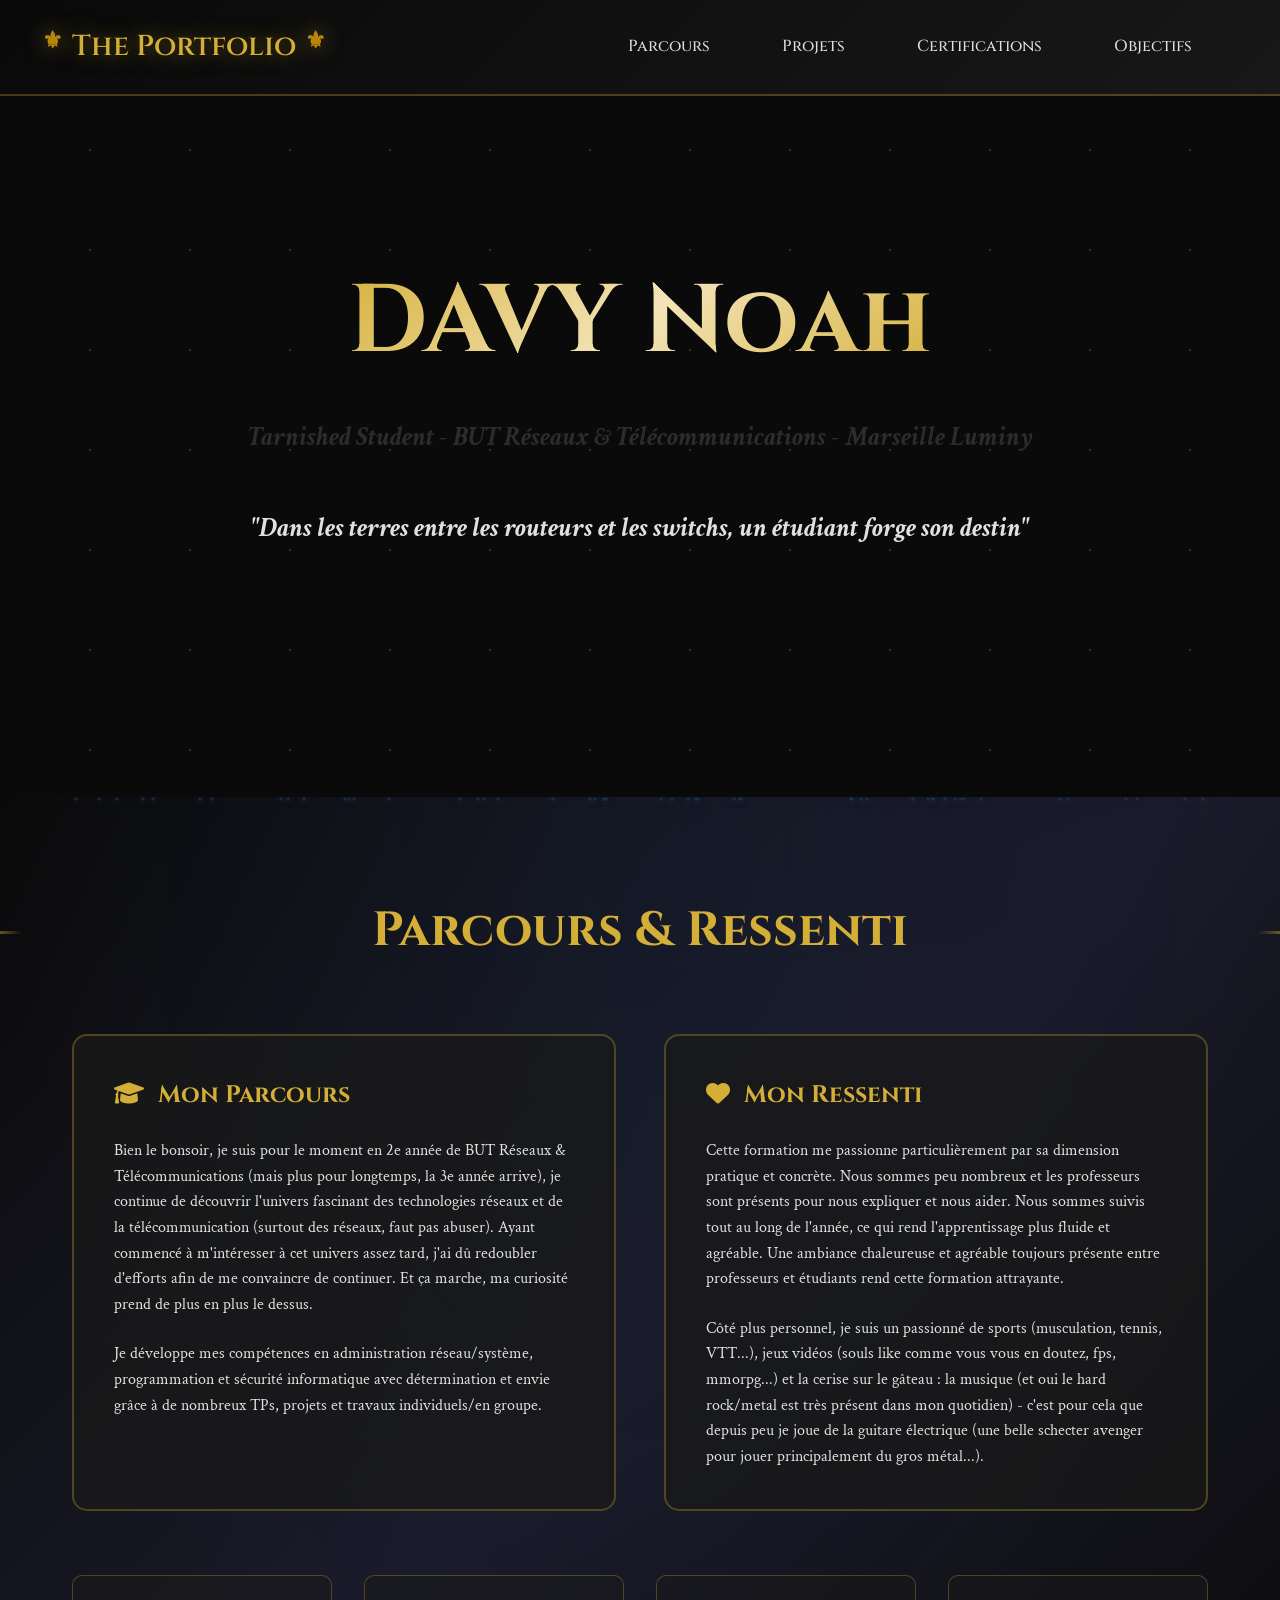
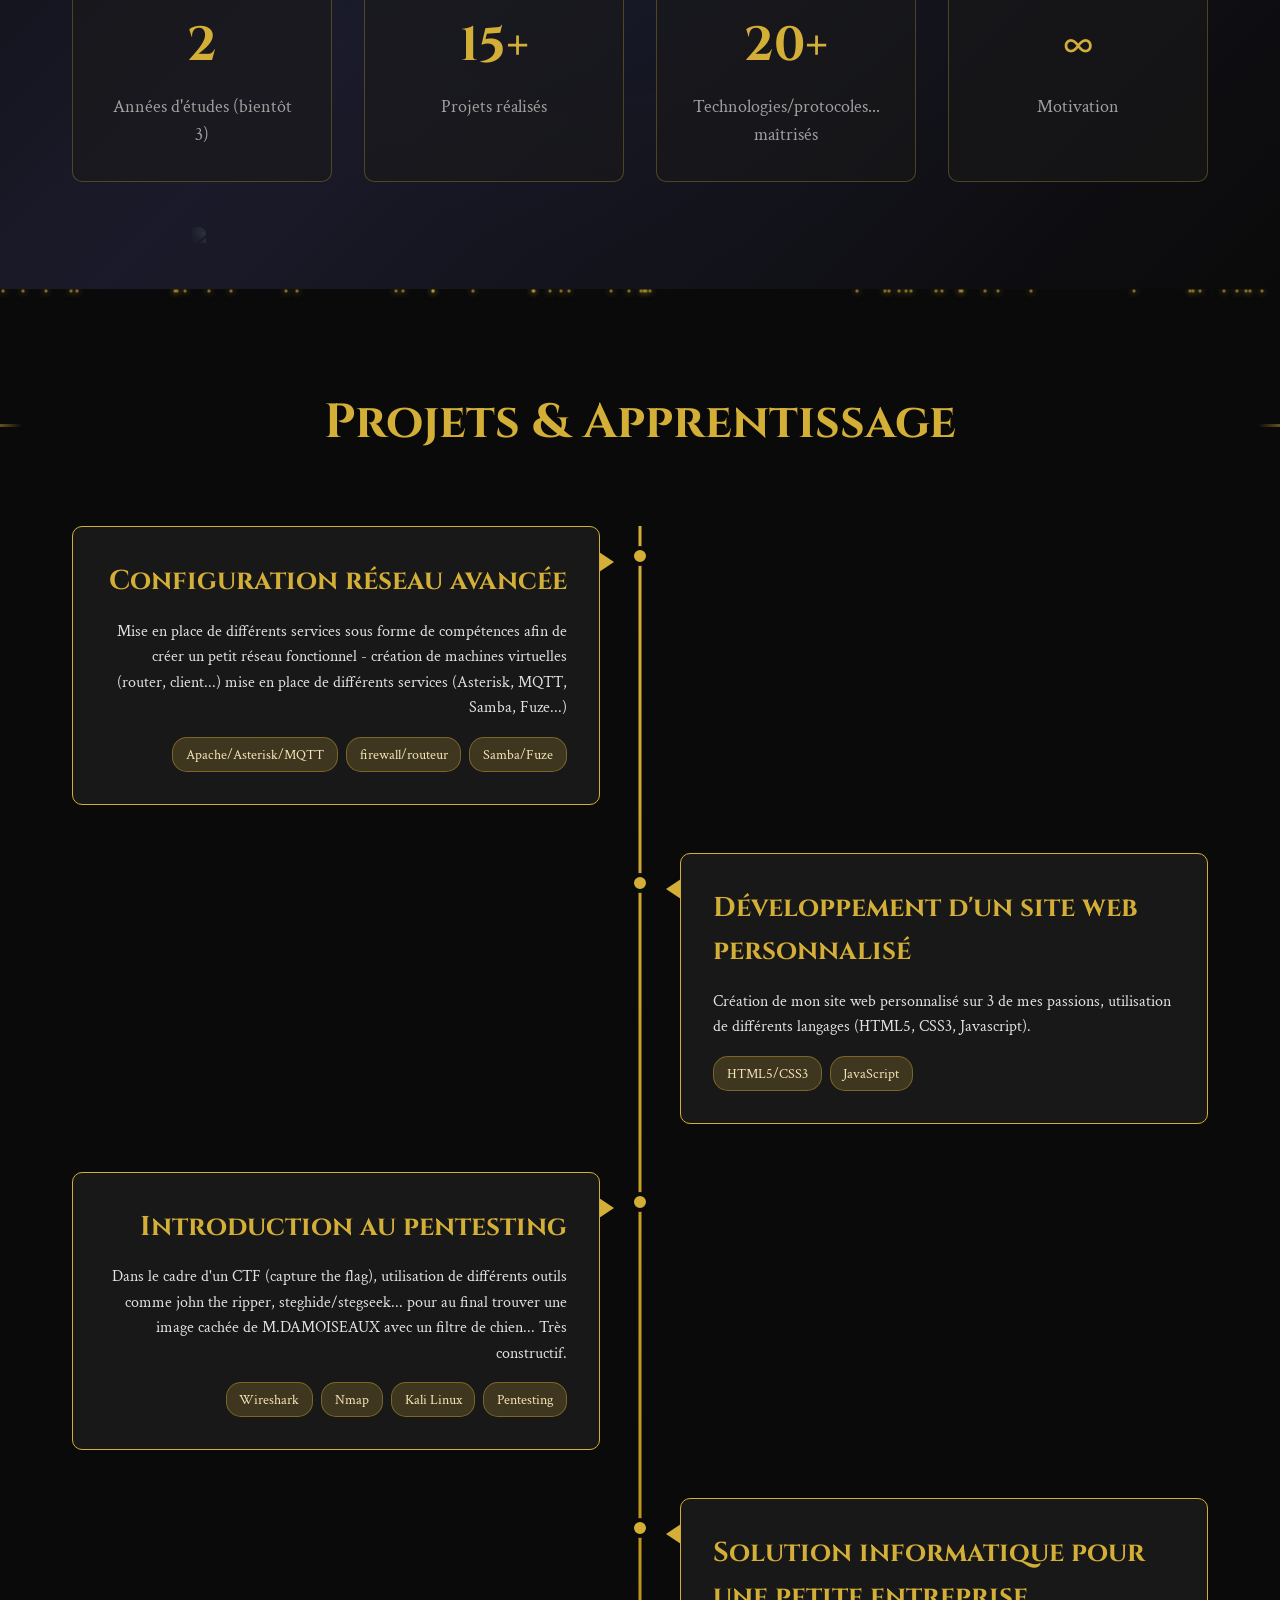
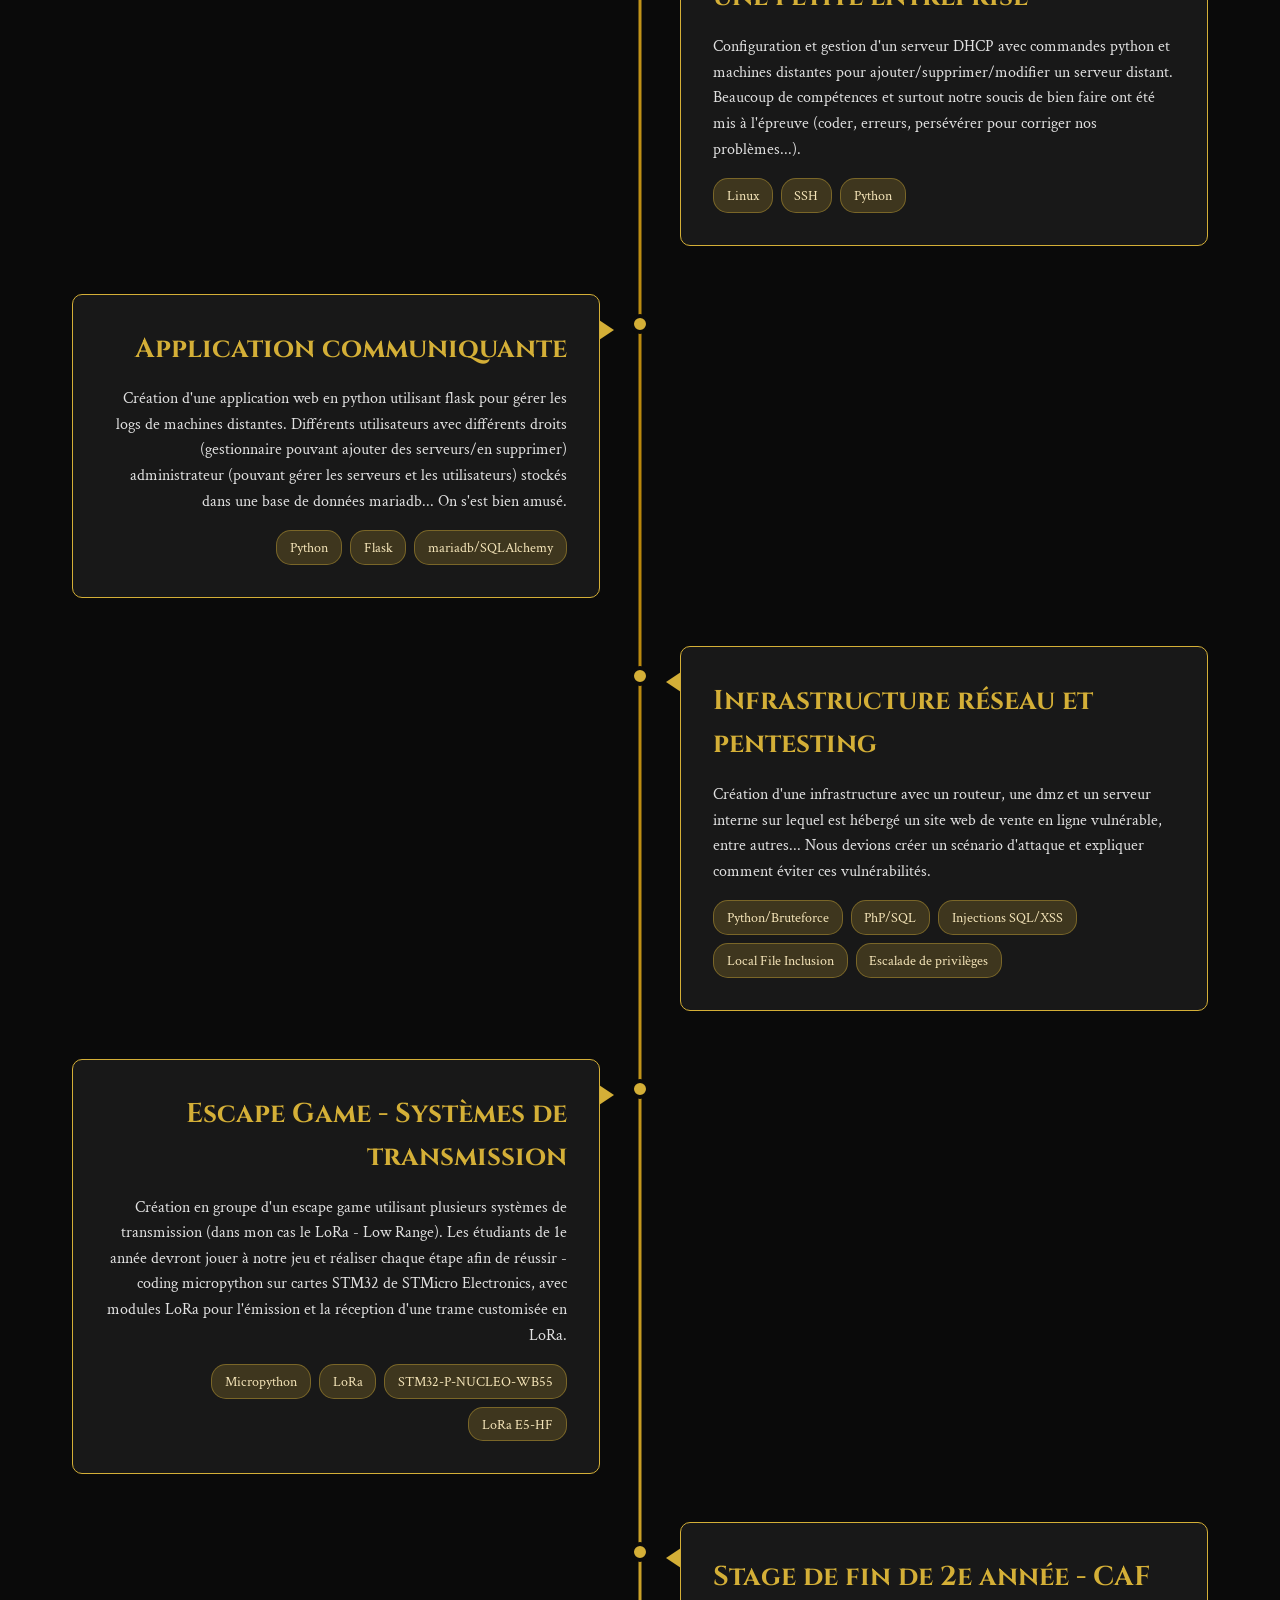
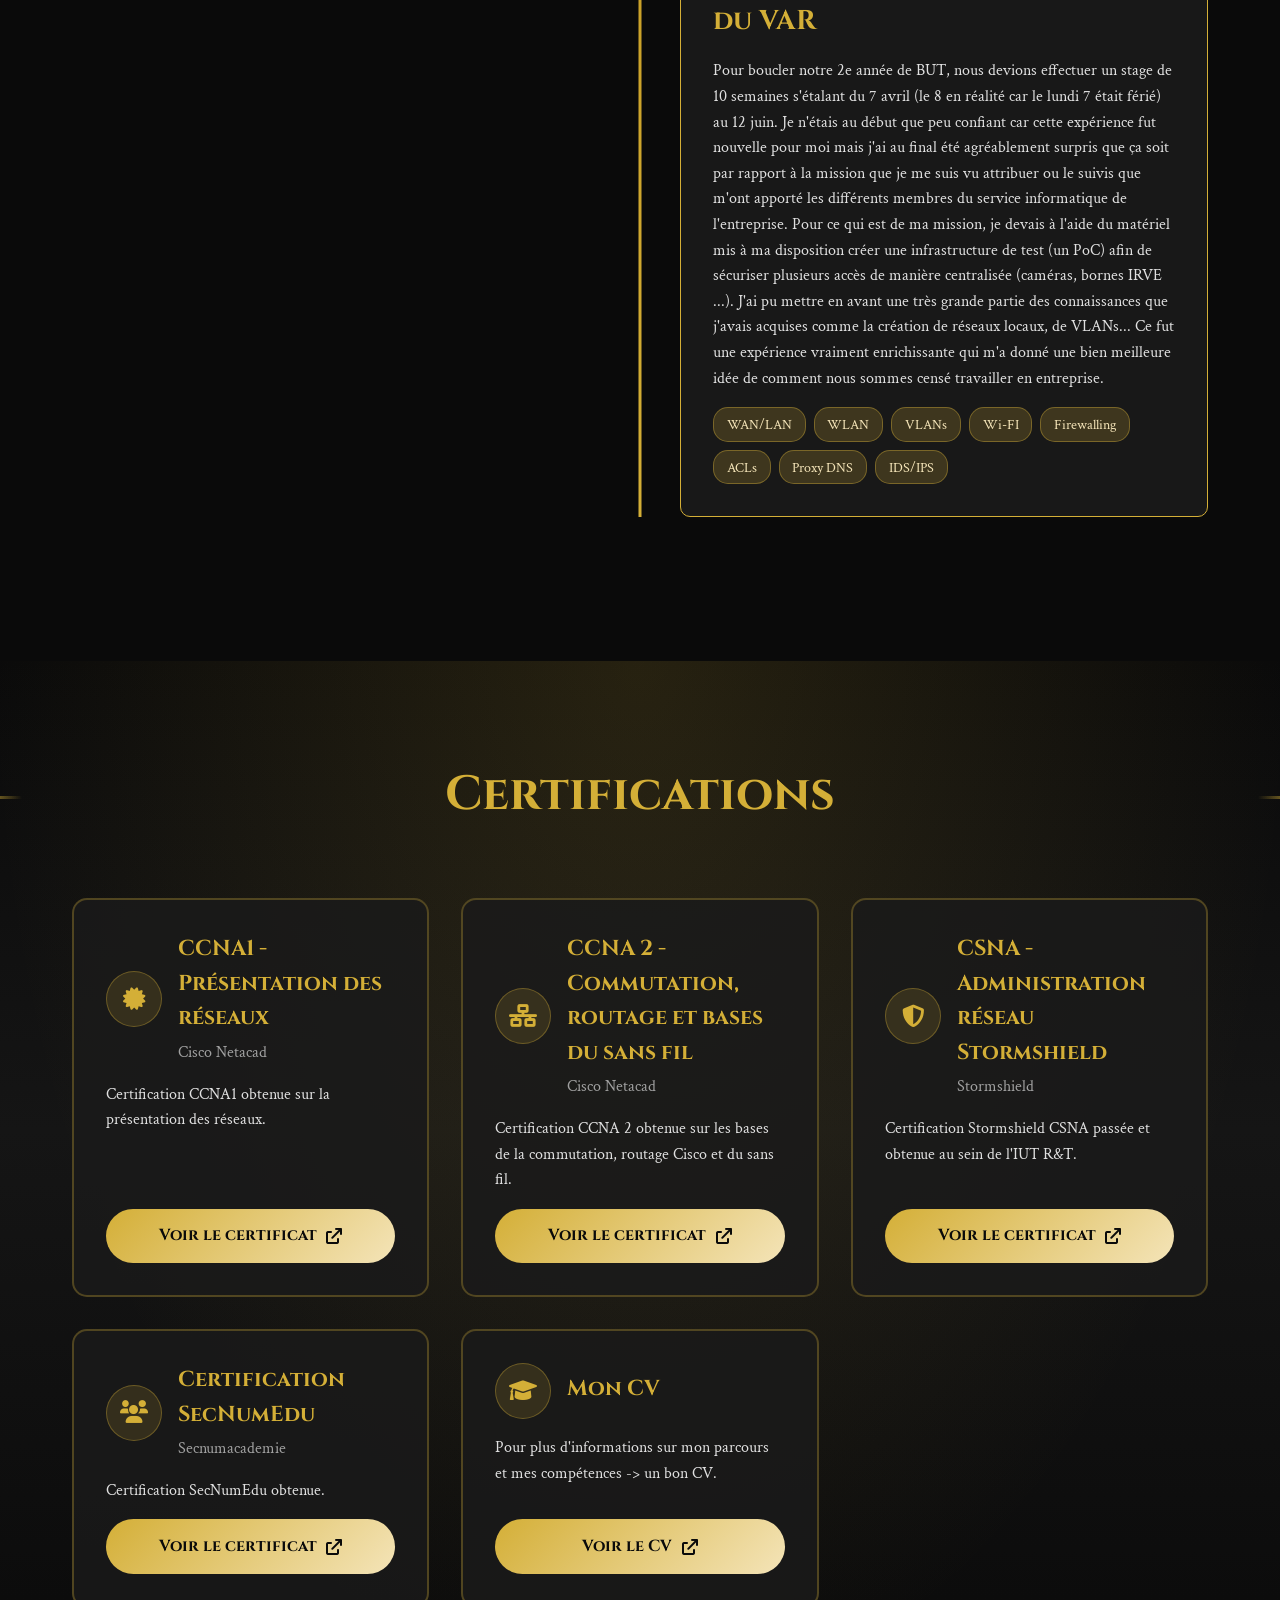
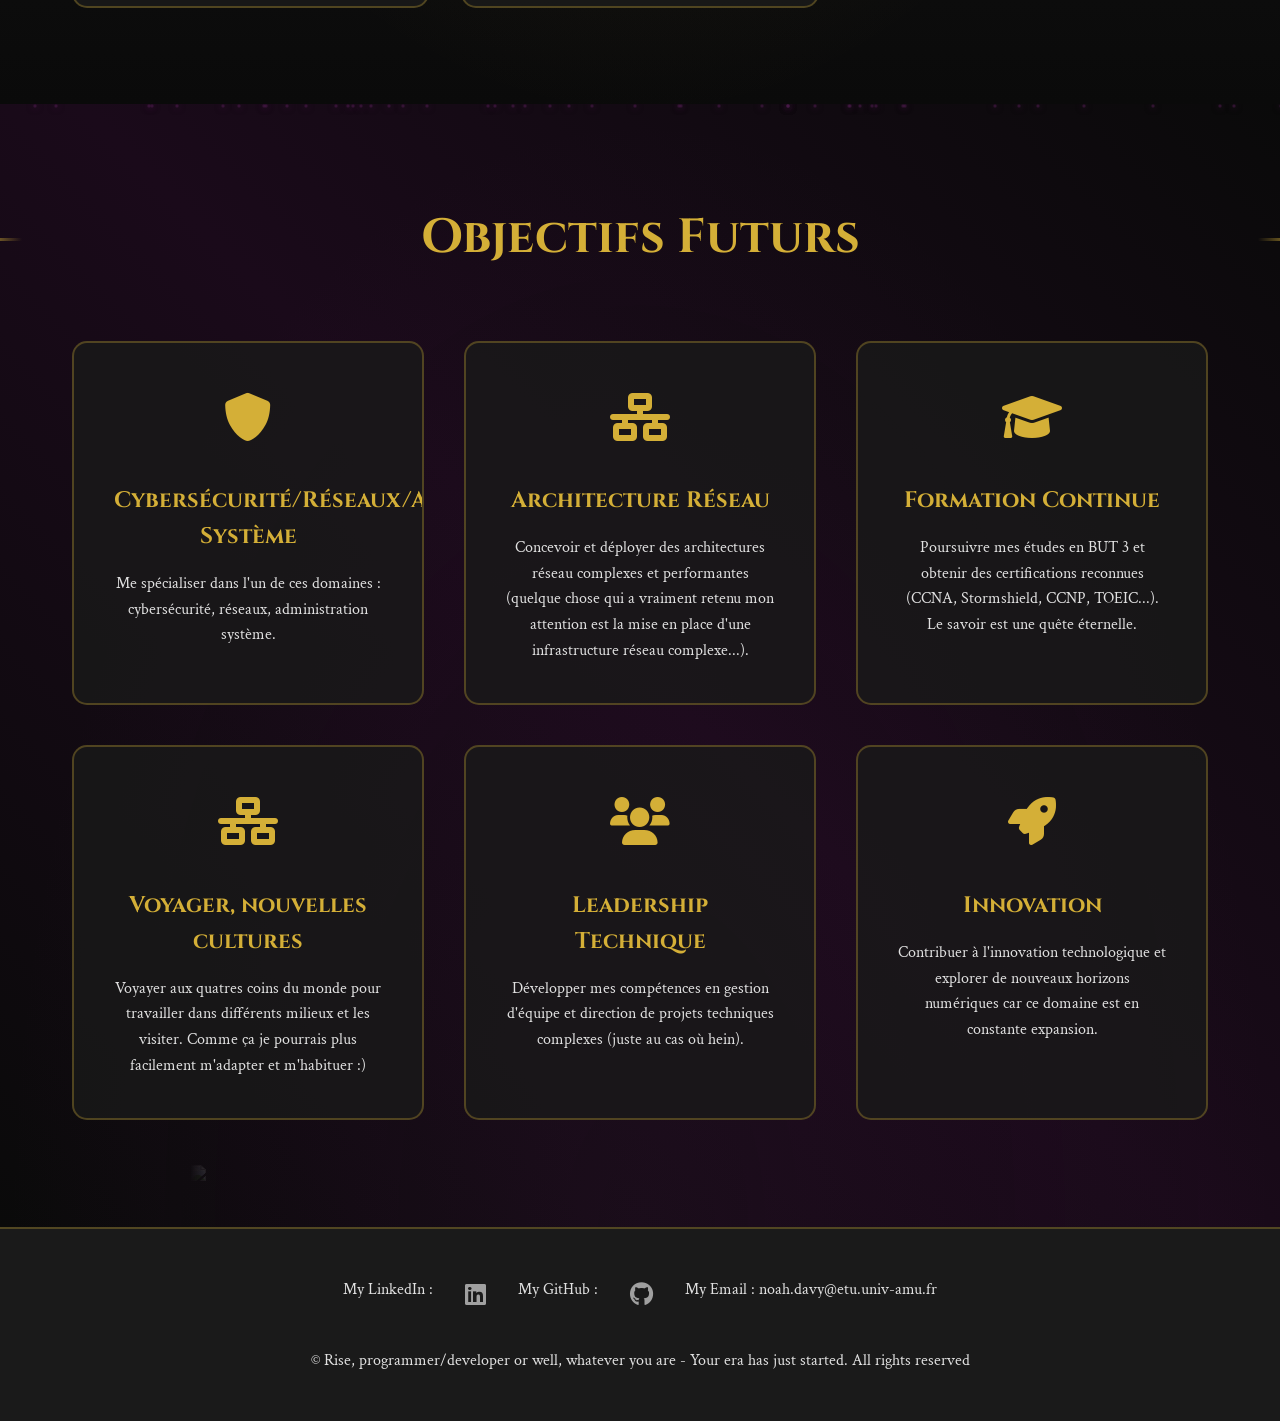
==== commit f81c3543: "maj portfolio commentaires" ====
--- a/index.html
+++ b/index.html
@@ -9,7 +9,7 @@
     <link rel="stylesheet" href="CSS/style.css">
 </head>
 <body>
-    <!-- Header amélioré -->
+    <!-- Header -->
     <header>
         <div class="header-container">
             <div class="logo">The Portfolio</div>
@@ -31,7 +31,7 @@
         <p style="font-size: 1.7rem; margin-top: 1rem; font-style: italic; font-weight: bold;">"Dans les terres entre les routeurs et les switchs, un étudiant forge son destin"</p>
     </section>
 
-    <!-- Section Parcours avec background bleu -->
+    <!-- Section Parcours -->
     <div id="parcours-section" class="section-wrapper">
         <div class="particles"></div>
         <section id="parcours" class="fade-in">
--- a/CSS/style.css
+++ b/CSS/style.css
@@ -114,7 +114,7 @@
     to { transform: rotate(360deg); }
 }
 
-/* Hero section */
+/* Hero */
 .hero {
     height: calc(100vh - 103px);
     justify-content: center;
@@ -186,7 +186,7 @@
     50% { transform: translateY(-20px) rotate(180deg); }
 }
 
-/* Sections avec backgrounds différents */
+/* Sections avec backgrounds */
 .section-wrapper {
     position: relative;
     padding: 6rem 0;
@@ -225,7 +225,7 @@
     overflow: hidden;
 }
 
-/* Animation des étoiles */
+/* Animation étoiles */
 .stars {
     position: absolute;
     top: 0;
@@ -273,7 +273,7 @@
     }
 }
 
-/* Particules de vent/poussière */
+/* Particules vent/poussière */
 .wind-particles {
     position: absolute;
     width: 100%;
@@ -356,7 +356,7 @@
     75% { transform: translateY(-25px) translateX(5px); opacity: 0.9; }
 }
 
-/* Titre de section avec ornements Elden Ring */
+/* Titre de section Elden Ring */
 .section-title {
     font-family: 'Cinzel', serif;
     font-size: 3rem;
@@ -474,7 +474,7 @@
     margin-top: 0.5rem;
 }
 
-/* Timeline des projets */
+/* Projets */
 .timeline {
     position: relative;
     max-width: 1150px;
@@ -767,7 +767,7 @@
     transform: translateY(-5px);
 }
 
-/* Animations fade-in */
+/* Animations */
 .fade-in {
     opacity: 0;
     transform: translateY(50px);
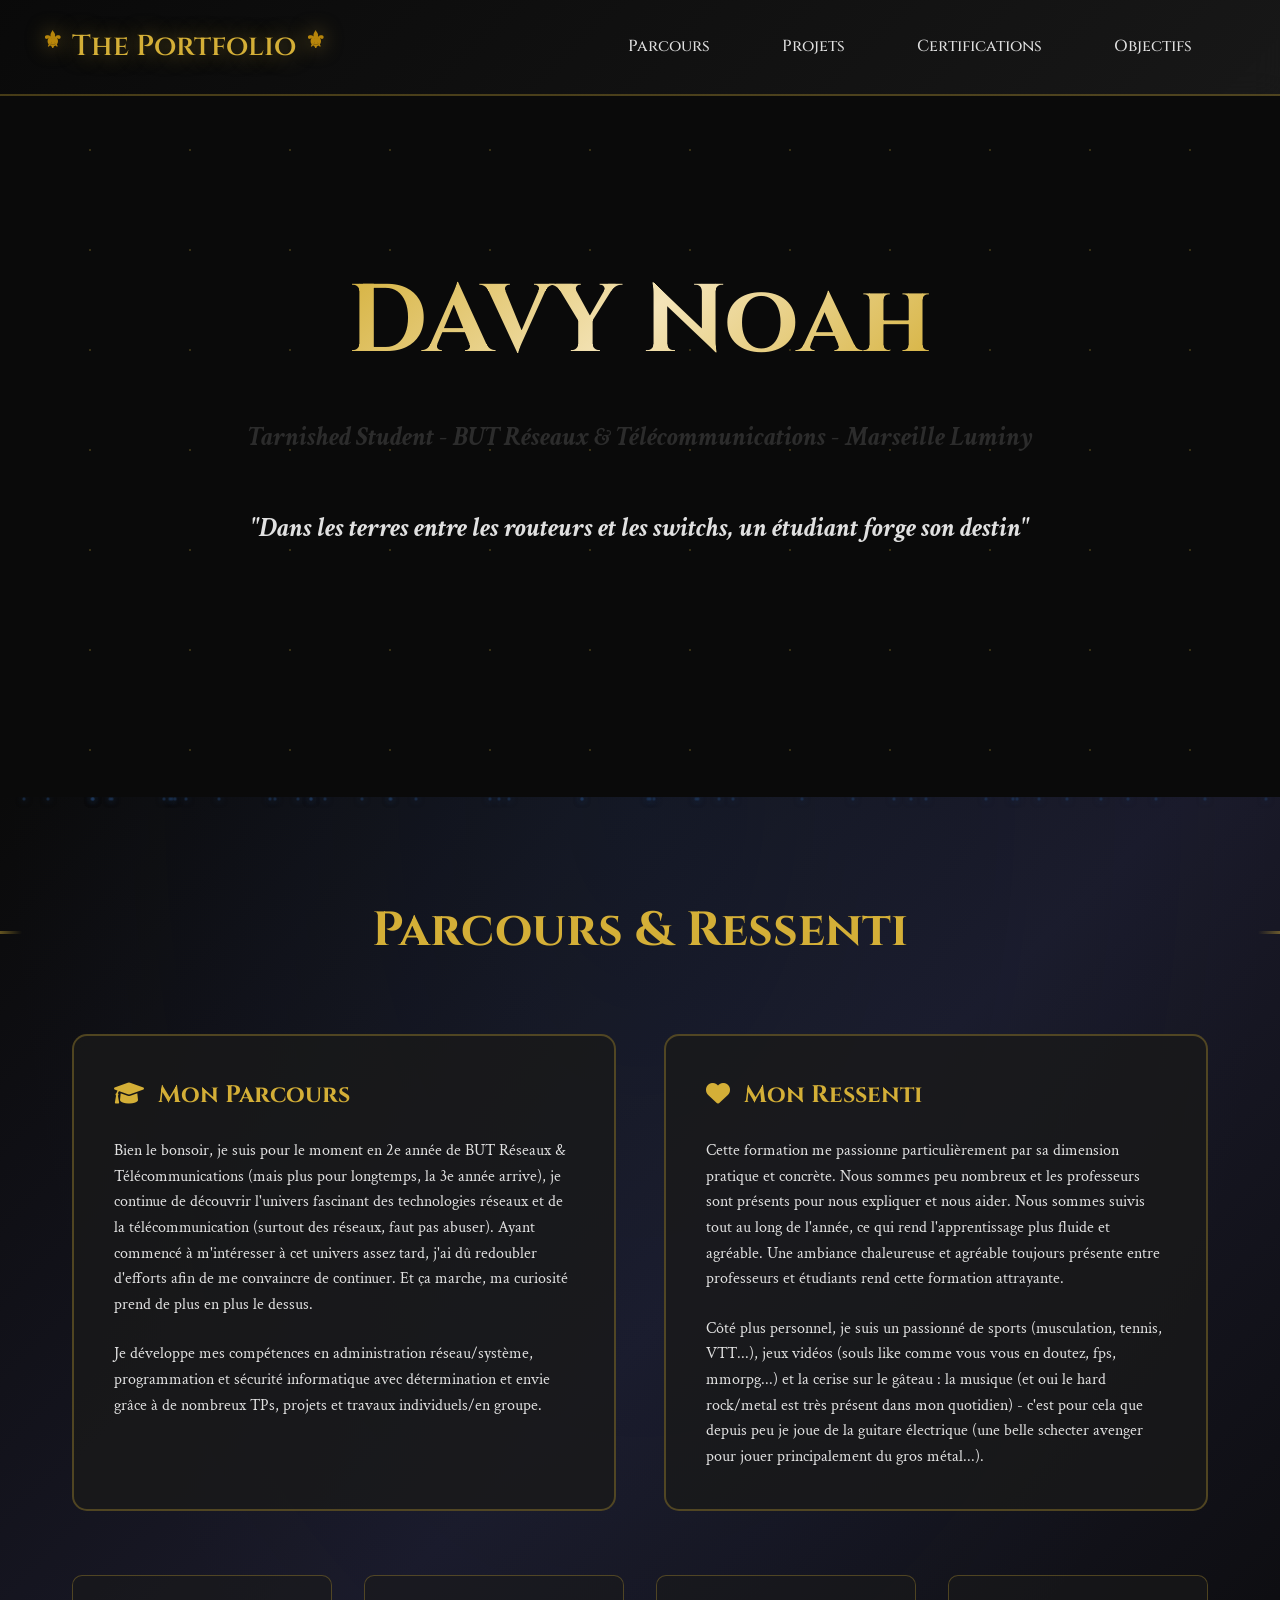
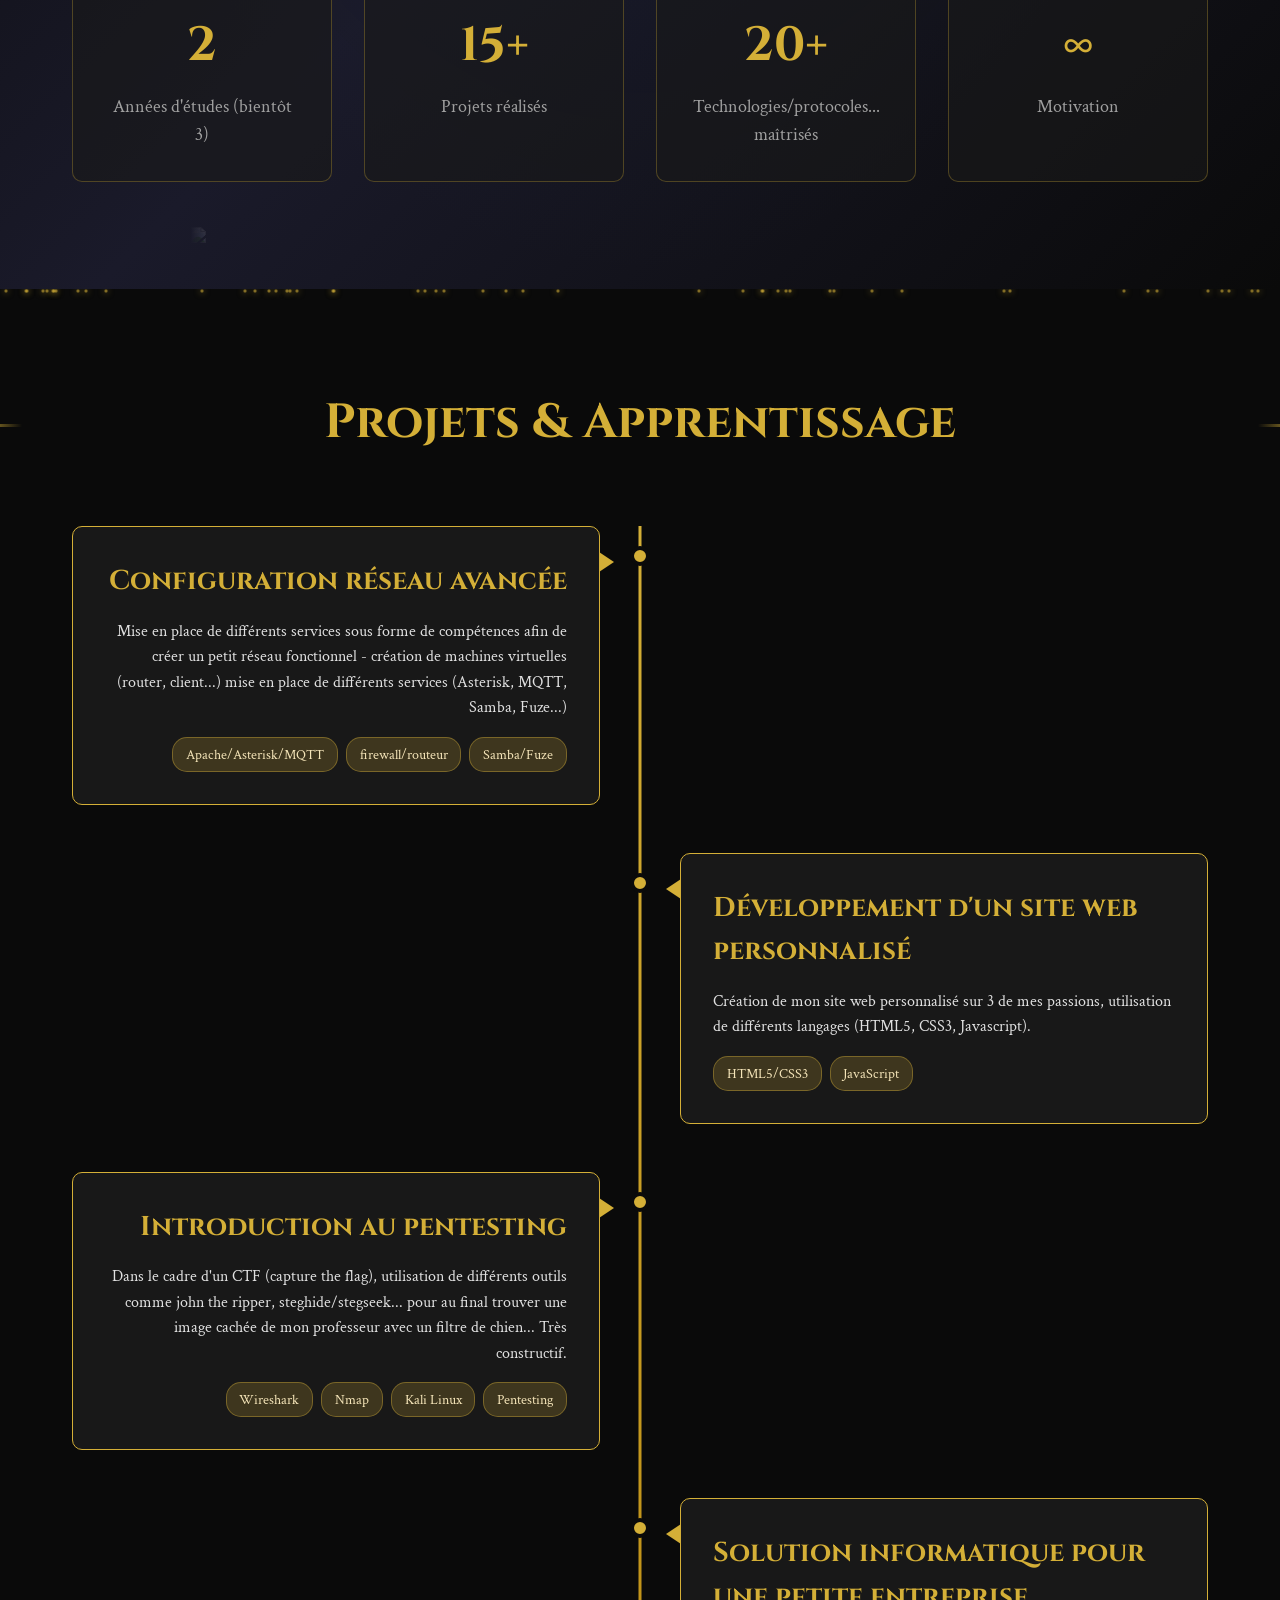
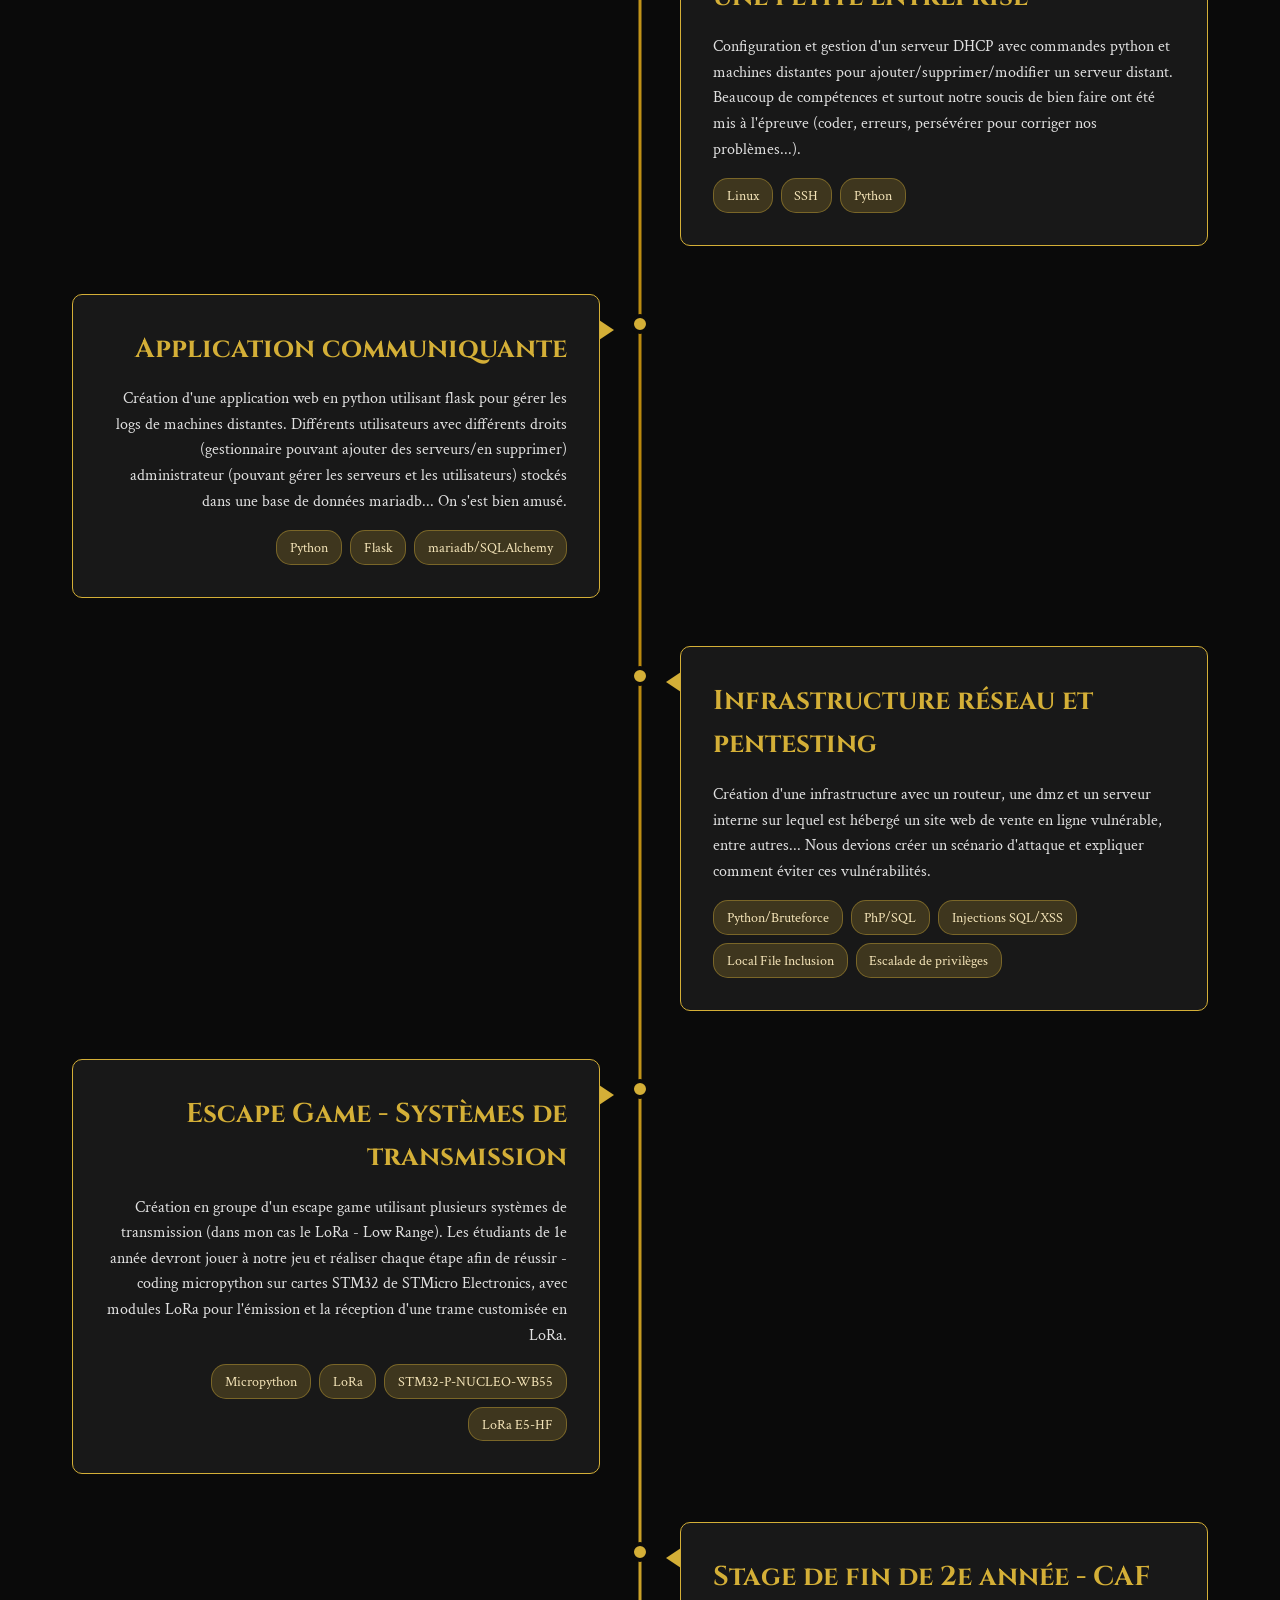
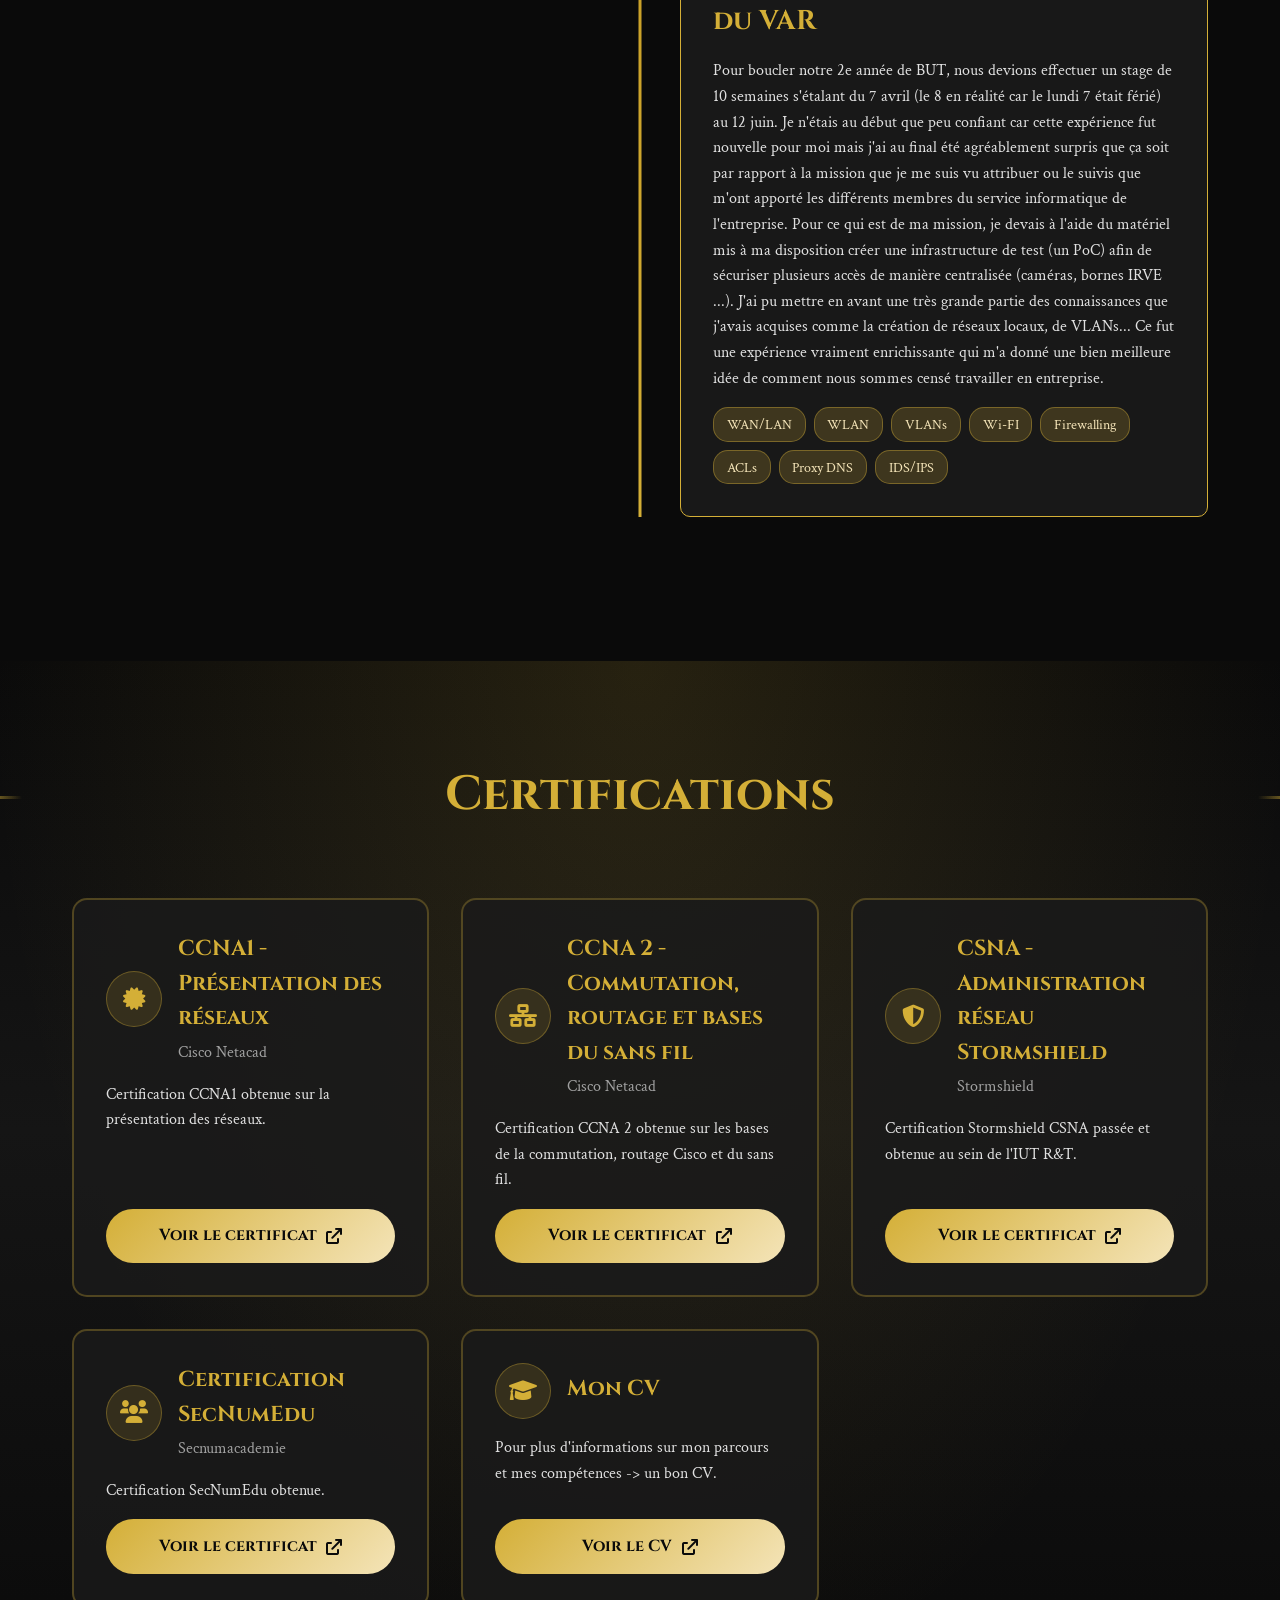
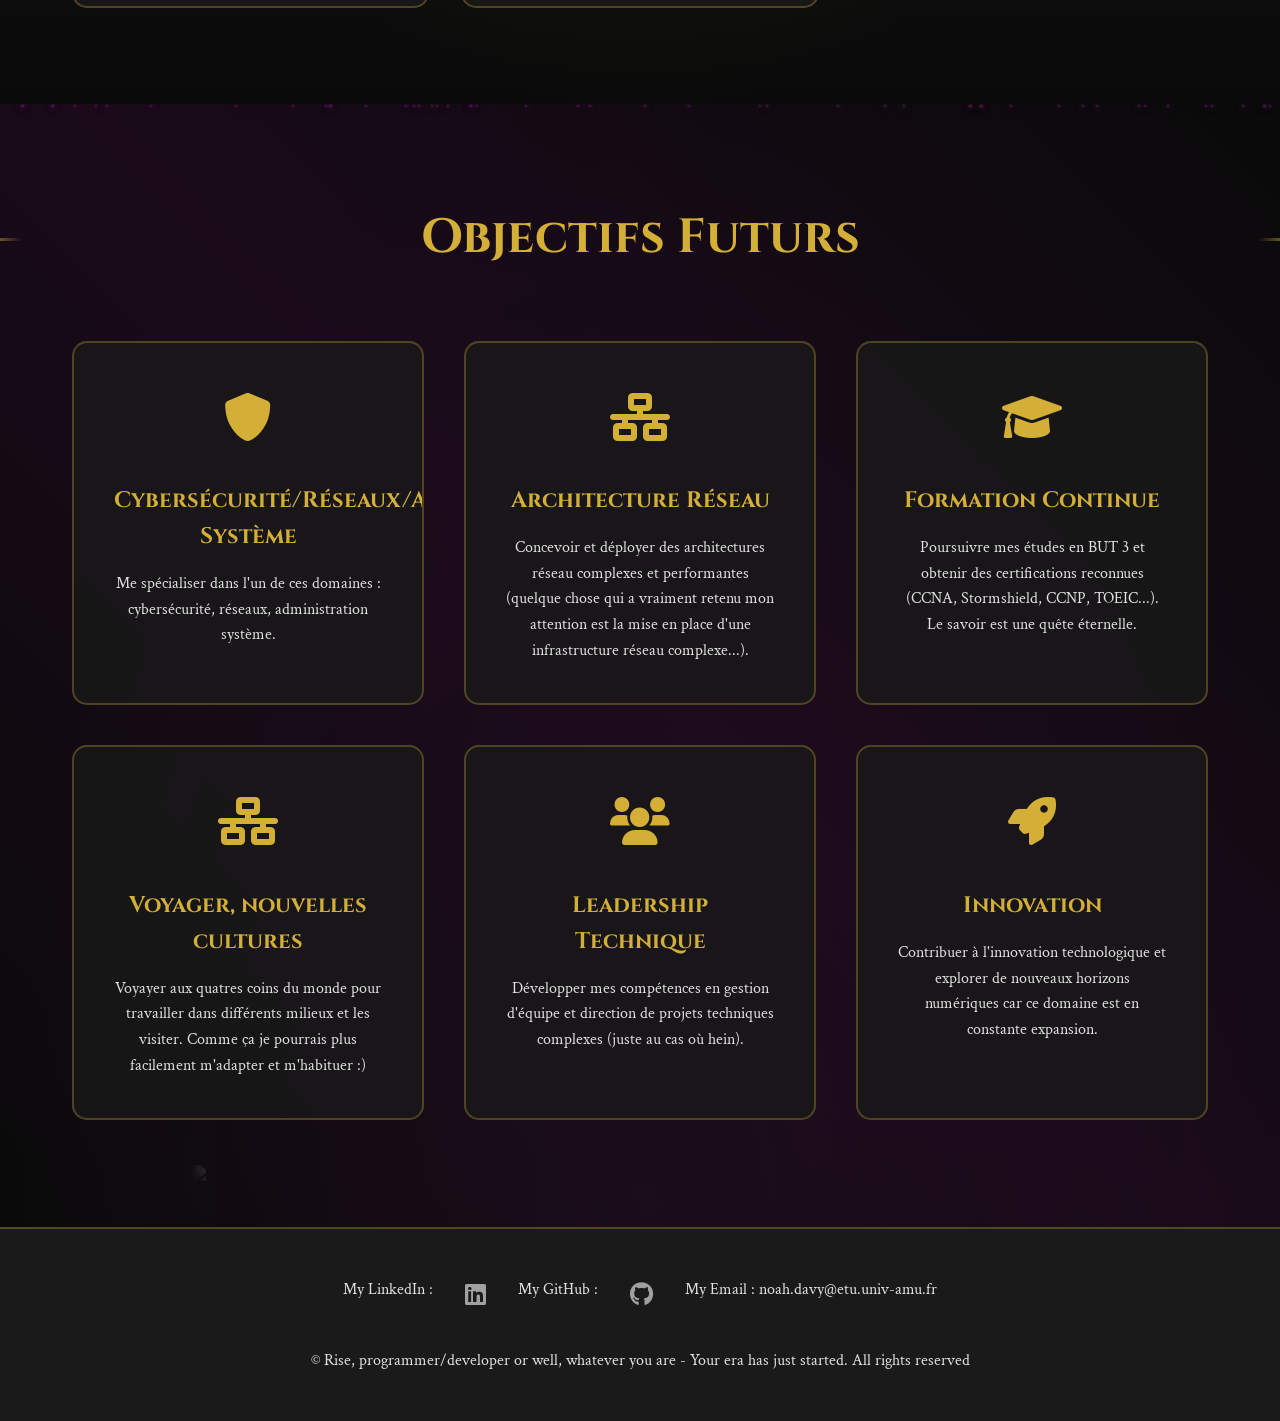
==== commit 32a0fbcc: "maj portfolio projets" ====
--- a/index.html
+++ b/index.html
@@ -122,7 +122,7 @@
                     <div class="timeline-content">
                         <h3 class="project-title">Introduction au pentesting</h3>
                         <p>Dans le cadre d'un CTF (capture the flag), utilisation de différents outils comme john the ripper, steghide/stegseek... pour au final trouver une image cachée
-                            de M.DAMOISEAUX avec un filtre de chien... Très constructif.
+                            de mon professeur avec un filtre de chien... Très constructif.
                         </p>
                         <div class="project-tech">
                             <span class="tech-tag">Wireshark</span>
